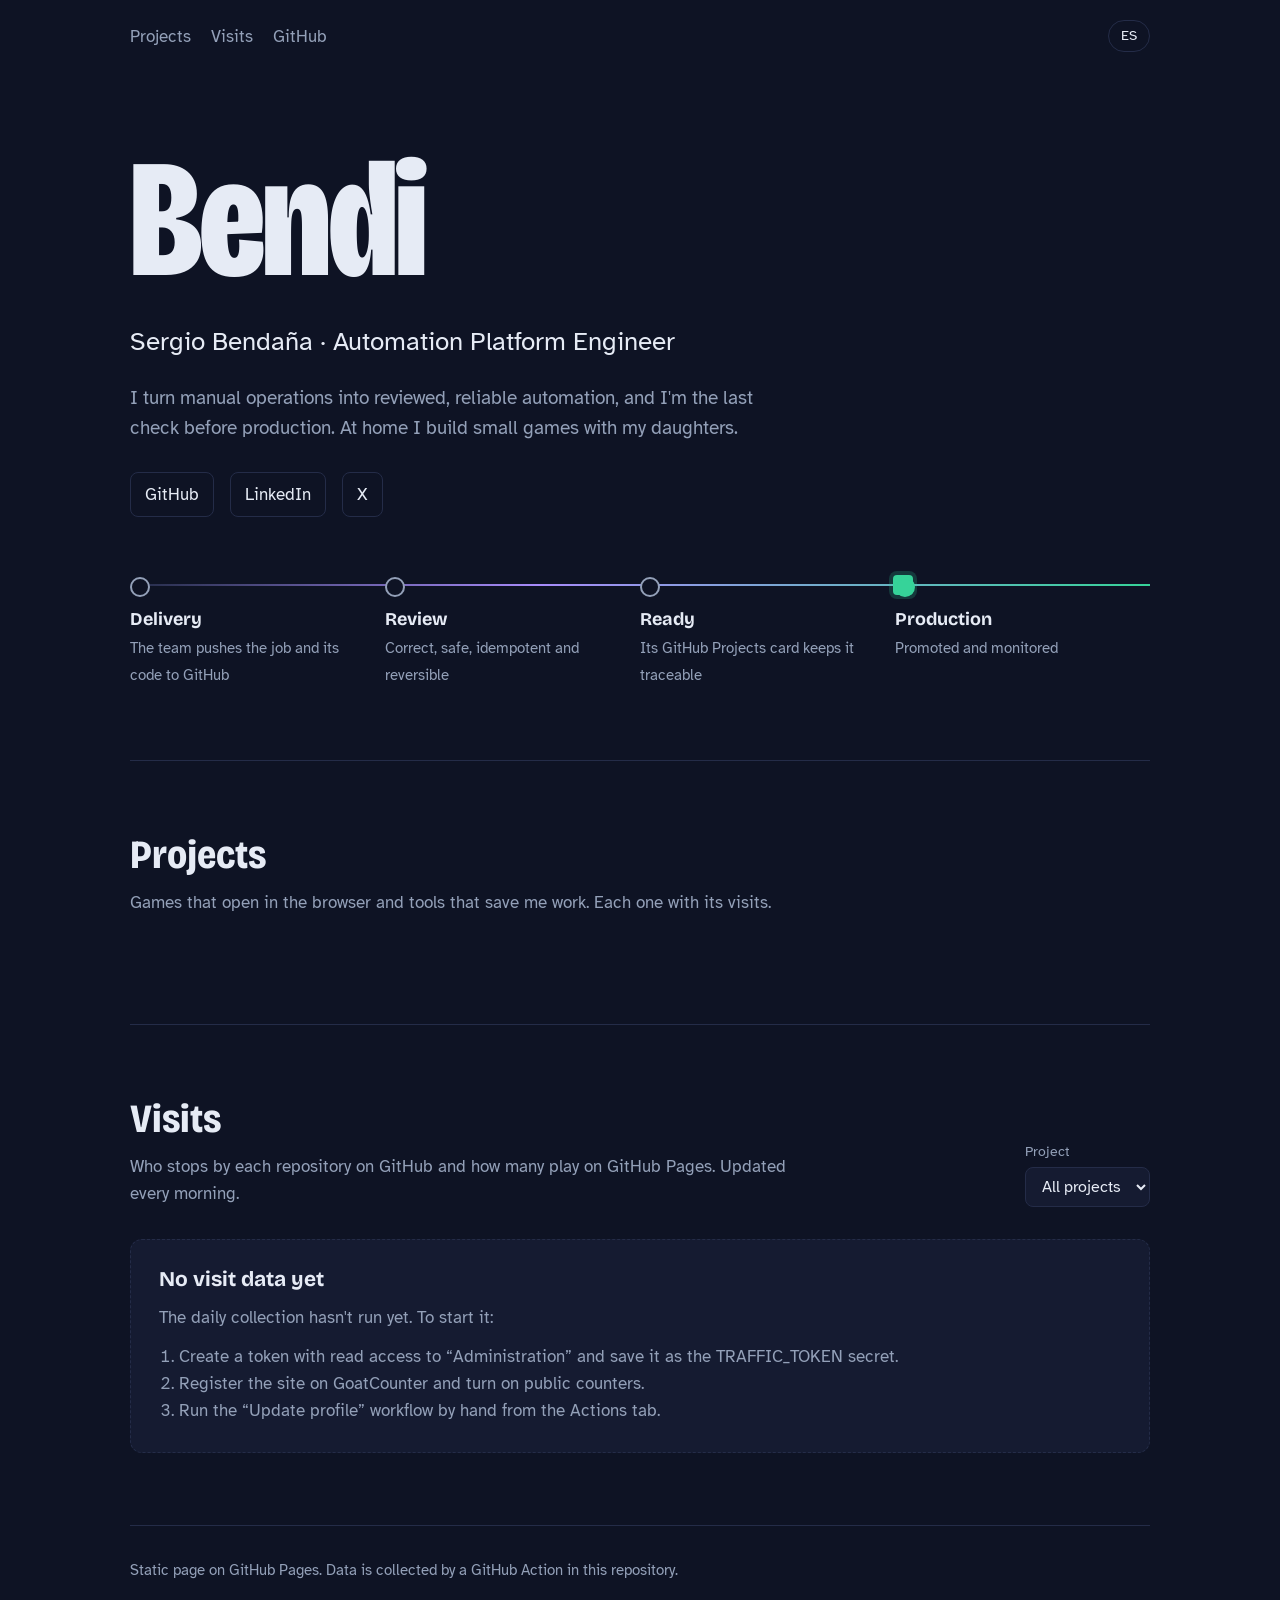
==== docs/index.html @ 950973dd "Add personal website with visits dashboard - docs/: website for GitHub Pages with projects and a vis" ====
<!doctype html>
<html lang="es">
<head>
<meta charset="utf-8">
<meta name="viewport" content="width=device-width, initial-scale=1">
<title>Bendi · Sergio Bendaña</title>
<meta name="description" content="Automatización revisada y fiable, juegos hechos en casa y las visitas de cada proyecto.">
<link rel="icon" href="data:image/svg+xml,%3Csvg xmlns='http://www.w3.org/2000/svg' viewBox='0 0 16 16'%3E%3Crect width='16' height='16' rx='3' fill='%230e1324'/%3E%3Crect x='3' y='7' width='4' height='4' fill='%2338bdf8'/%3E%3Crect x='9' y='5' width='4' height='6' fill='%2336d399'/%3E%3C/svg%3E">
<link rel="preconnect" href="https://fonts.googleapis.com">
<link rel="preconnect" href="https://fonts.gstatic.com" crossorigin>
<link href="https://fonts.googleapis.com/css2?family=Atkinson+Hyperlegible:ital,wght@0,400;0,700;1,400&family=Bricolage+Grotesque:opsz,wdth,wght@12..96,75..100,400..800&display=swap" rel="stylesheet">
<style>
:root {
  --ink: #0e1324;
  --panel: #151b31;
  --line: #242c48;
  --text: #e6ebf5;
  --muted: #93a0b8;
  --repo: #38bdf8;
  --pages: #36d399;
  --violet: #a78bfa;
  --gut: clamp(16px, 4vw, 40px);
}
* { box-sizing: border-box; }
html { background: var(--ink); color: var(--text); }
body {
  margin: 0;
  font: 17px/1.6 "Atkinson Hyperlegible", system-ui, sans-serif;
  font-variant-numeric: tabular-nums;
}
a { color: var(--repo); text-underline-offset: 3px; }
a:hover { color: var(--text); }
:focus-visible { outline: 2px solid var(--violet); outline-offset: 3px; border-radius: 4px; }
h1, h2, h3 { font-family: "Bricolage Grotesque", system-ui, sans-serif; line-height: 1.1; margin: 0; }
h2 { font-size: clamp(28px, 4vw, 40px); font-variation-settings: "wdth" 85; font-weight: 750; }
h3 { font-size: 21px; font-weight: 700; }
p { margin: 0; }
.wrap { max-width: 1100px; margin: 0 auto; padding: 0 var(--gut); }
section { padding: 72px 0; border-top: 1px solid var(--line); }
.lead { color: var(--muted); max-width: 62ch; margin-top: 12px; }

/* ---------- top bar ---------- */
.bar { display: flex; justify-content: space-between; align-items: center; padding: 20px 0; }
.bar nav { display: flex; gap: 20px; flex-wrap: wrap; }
.bar nav a { color: var(--muted); text-decoration: none; }
.bar nav a:hover { color: var(--text); }
.lang { background: none; border: 1px solid var(--line); color: var(--text); border-radius: 999px; padding: 4px 12px; font: inherit; font-size: 14px; cursor: pointer; }

/* ---------- hero ---------- */
.hero { padding: 56px 0 72px; }
.hero h1 {
  font-size: clamp(64px, 14vw, 168px);
  font-weight: 800;
  font-variation-settings: "wdth" 75;
  letter-spacing: -0.02em;
}
.hero .who { font-size: clamp(20px, 2.4vw, 26px); margin-top: 8px; }
.hero .pitch { color: var(--muted); max-width: 54ch; margin-top: 20px; font-size: 19px; }
.links { display: flex; gap: 16px; flex-wrap: wrap; margin-top: 28px; }
.links a {
  border: 1px solid var(--line); border-radius: 8px; padding: 8px 14px;
  color: var(--text); text-decoration: none;
}
.links a:hover { border-color: var(--repo); }

/* pipeline: the one moment of motion */
.pipe { margin-top: 56px; }
.track { position: relative; display: grid; grid-template-columns: repeat(4, 1fr); }
.track::before {
  content: ""; position: absolute; left: 0; right: 0; top: 11px; height: 2px;
  background: linear-gradient(90deg, var(--line), var(--violet) 40%, var(--pages));
}
.stage { position: relative; padding-top: 32px; padding-right: 12px; }
.stage::before {
  content: ""; position: absolute; top: 4px; left: 0; width: 16px; height: 16px;
  border-radius: 50%; background: var(--ink); border: 2px solid var(--muted);
}
.stage:last-child::before { border-color: var(--pages); background: var(--pages); }
.stage b { display: block; font-family: "Bricolage Grotesque", sans-serif; font-size: 18px; }
.stage span { color: var(--muted); font-size: 15px; }
.token {
  position: absolute; top: 2px; left: 0; width: 20px; height: 20px; border-radius: 4px;
  background: var(--repo); box-shadow: 0 0 0 4px rgba(56, 189, 248, .18);
  animation: ship 3.2s cubic-bezier(.6, 0, .3, 1) .5s both;
}
@keyframes ship {
  0% { left: 0; }
  30% { left: calc(25% - 2px); }
  40% { left: calc(25% - 2px); }
  70% { left: calc(50% - 2px); }
  80% { left: calc(50% - 2px); background: var(--repo); }
  100% { left: calc(75% - 2px); background: var(--pages); box-shadow: 0 0 0 4px rgba(54, 211, 153, .2); }
}
@media (prefers-reduced-motion: reduce) {
  .token { animation: none; left: calc(75% - 2px); background: var(--pages); }
}

/* ---------- projects ---------- */
.grid { display: grid; grid-template-columns: repeat(auto-fill, minmax(300px, 1fr)); gap: 20px; margin-top: 36px; }
.proj {
  background: var(--panel); border: 1px solid var(--line); border-radius: 12px;
  padding: 22px; display: flex; flex-direction: column; gap: 12px;
}
.proj p { color: var(--muted); font-size: 16px; }
.proj .meta { display: flex; gap: 18px; flex-wrap: wrap; font-size: 15px; margin-top: auto; padding-top: 8px; }
.proj .meta span { display: inline-flex; align-items: center; gap: 6px; }
.dot { width: 9px; height: 9px; border-radius: 50%; display: inline-block; }
.dot.r { background: var(--repo); }
.dot.p { background: var(--pages); }
.proj .act { display: flex; gap: 16px; font-size: 15px; }

/* ---------- dashboard ---------- */
.head { display: flex; justify-content: space-between; align-items: end; gap: 20px; flex-wrap: wrap; }
select {
  background: var(--panel); color: var(--text); border: 1px solid var(--line);
  border-radius: 8px; padding: 8px 12px; font: inherit; font-size: 16px;
}
.kpis { display: grid; grid-template-columns: repeat(4, 1fr); gap: 1px; background: var(--line); border: 1px solid var(--line); border-radius: 12px; overflow: hidden; margin-top: 32px; }
.kpi { background: var(--panel); padding: 20px; }
.kpi strong { display: block; font-family: "Bricolage Grotesque", sans-serif; font-size: clamp(30px, 4vw, 44px); font-weight: 750; line-height: 1.1; }
.kpi span { color: var(--muted); font-size: 15px; }
.kpi.r strong { color: var(--repo); }
.kpi.p strong { color: var(--pages); }
.chart { margin-top: 28px; background: var(--panel); border: 1px solid var(--line); border-radius: 12px; padding: 20px; }
.chart { overflow-x: auto; }
.chart svg { display: block; width: 100%; min-width: 620px; height: auto; }
.legend { display: flex; gap: 20px; font-size: 15px; color: var(--muted); margin-bottom: 12px; flex-wrap: wrap; }
.legend span { display: inline-flex; align-items: center; gap: 6px; }
.axis { fill: var(--muted); font: 12px "Atkinson Hyperlegible", sans-serif; }
.tip { fill: var(--text); font: 700 13px "Atkinson Hyperlegible", sans-serif; }

.split { display: grid; grid-template-columns: minmax(0, 2fr) minmax(0, 1fr); gap: 20px; margin-top: 20px; }
.box { background: var(--panel); border: 1px solid var(--line); border-radius: 12px; padding: 20px; overflow-x: auto; }
.box h3 { margin-bottom: 12px; }
table { width: 100%; border-collapse: collapse; font-size: 15px; }
th { text-align: right; color: var(--muted); font-weight: 400; padding: 6px 8px; border-bottom: 1px solid var(--line); white-space: nowrap; }
td { text-align: right; padding: 8px; border-bottom: 1px solid var(--line); white-space: nowrap; }
th:first-child, td:first-child { text-align: left; }
tbody tr { cursor: pointer; }
tbody tr:hover td { background: rgba(56, 189, 248, .06); }
tbody tr.on td { background: rgba(167, 139, 250, .1); }
td .spark { vertical-align: middle; }
.refs { list-style: none; padding: 0; margin: 0; font-size: 15px; }
.refs li { display: grid; grid-template-columns: 1fr auto; gap: 4px 12px; padding: 8px 0; border-bottom: 1px solid var(--line); }
.refs .b { grid-column: 1 / -1; height: 4px; background: var(--line); border-radius: 2px; overflow: hidden; }
.refs .b i { display: block; height: 100%; background: var(--violet); }
.note { color: var(--muted); font-size: 14px; margin-top: 16px; max-width: 80ch; }
.empty { background: var(--panel); border: 1px dashed var(--line); border-radius: 12px; padding: 28px; margin-top: 32px; }
.empty ol { margin: 12px 0 0; padding-left: 20px; color: var(--muted); }

footer { border-top: 1px solid var(--line); padding: 32px 0 48px; color: var(--muted); font-size: 15px; }

@media (max-width: 760px) {
  .kpis { grid-template-columns: repeat(2, 1fr); }
  .split { grid-template-columns: 1fr; }
  .track { grid-template-columns: repeat(2, 1fr); row-gap: 20px; }
  .track::before, .token { display: none; }
  .bar nav { gap: 14px; font-size: 15px; }
}
</style>
</head>
<body>
<div class="wrap">
  <header class="bar">
    <nav aria-label="Secciones">
      <a href="#proyectos" data-t="nav.projects">Proyectos</a>
      <a href="#visitas" data-t="nav.visits">Visitas</a>
      <a href="https://github.com/serbenda">GitHub</a>
    </nav>
    <button class="lang" id="lang" type="button" aria-label="Change language">EN</button>
  </header>

  <main>
    <div class="hero">
      <h1>Bendi</h1>
      <p class="who">Sergio Bendaña · Automation Platform Engineer</p>
      <p class="pitch" data-t="hero.pitch">Convierto operaciones manuales en automatización revisada y fiable, y soy el último control antes de producción. En casa hago juegos pequeños con mis hijas.</p>
      <div class="links">
        <a href="https://github.com/serbenda">GitHub</a>
        <a href="https://www.linkedin.com/in/sergio-santiago-benda%C3%B1a-quesada/">LinkedIn</a>
        <a href="https://x.com/serbenda">X</a>
      </div>

      <div class="pipe" aria-label="Cómo llega un job a producción" data-t-aria="hero.pipe">
        <div class="track">
          <div class="token" aria-hidden="true"></div>
          <div class="stage"><b data-t="st.1">Entrega</b><span data-t="st.1d">El equipo sube el job y su código a GitHub</span></div>
          <div class="stage"><b data-t="st.2">Revisión</b><span data-t="st.2d">Correcto, seguro, idempotente y reversible</span></div>
          <div class="stage"><b data-t="st.3">Listo</b><span data-t="st.3d">Su tarjeta en GitHub Projects lo deja trazado</span></div>
          <div class="stage"><b data-t="st.4">Producción</b><span data-t="st.4d">Promocionado y vigilado</span></div>
        </div>
      </div>
    </div>

    <section id="proyectos">
      <h2 data-t="proj.title">Proyectos</h2>
      <p class="lead" data-t="proj.lead">Juegos que se abren en el navegador y herramientas que me ahorran trabajo. Cada uno con sus visitas.</p>
      <div class="grid" id="projects"></div>
    </section>

    <section id="visitas">
      <div class="head">
        <div>
          <h2 data-t="dash.title">Visitas</h2>
          <p class="lead" data-t="dash.lead">Quién pasa por cada repositorio en GitHub y cuántos juegan en GitHub Pages. Se actualiza solo cada mañana.</p>
        </div>
        <label>
          <span class="sr" data-t="dash.filter" style="display:block;color:var(--muted);font-size:14px;margin-bottom:4px">Proyecto</span>
          <select id="filter"></select>
        </label>
      </div>
      <div id="dash"></div>
    </section>
  </main>

  <footer>
    <p><span data-t="foot.made">Página estática en GitHub Pages. Los datos los recoge una GitHub Action de este repositorio.</span> <span id="updated"></span></p>
  </footer>
</div>

<script>
const T = {
  es: {
    "nav.projects": "Proyectos", "nav.visits": "Visitas",
    "hero.pitch": "Convierto operaciones manuales en automatización revisada y fiable, y soy el último control antes de producción. En casa hago juegos pequeños con mis hijas.",
    "hero.pipe": "Cómo llega un job a producción",
    "st.1": "Entrega", "st.1d": "El equipo sube el job y su código a GitHub",
    "st.2": "Revisión", "st.2d": "Correcto, seguro, idempotente y reversible",
    "st.3": "Listo", "st.3d": "Su tarjeta en GitHub Projects lo deja trazado",
    "st.4": "Producción", "st.4d": "Promocionado y vigilado",
    "proj.title": "Proyectos", "proj.lead": "Juegos que se abren en el navegador y herramientas que me ahorran trabajo. Cada uno con sus visitas.",
    "dash.title": "Visitas", "dash.lead": "Quién pasa por cada repositorio en GitHub y cuántos juegan en GitHub Pages. Se actualiza solo cada mañana.",
    "dash.filter": "Proyecto", "all": "Todos los proyectos",
    "foot.made": "Página estática en GitHub Pages. Los datos los recoge una GitHub Action de este repositorio.",
    "updated": "Última actualización:", "play": "Jugar", "open": "Abrir", "code": "Código",
    "views": "vistas", "visits": "visitas",
    "k.repo": "vistas en GitHub", "k.uniq": "visitantes en GitHub (suma diaria)", "k.pages": "visitas en Pages", "k.clones": "clonados",
    "l.repo": "Vistas en GitHub por día", "l.pages": "Visitas en Pages por día",
    "t.title": "Por proyecto", "t.name": "Proyecto", "t.14": "Vistas 14 días", "t.total": "Vistas totales", "t.pages": "Visitas Pages", "t.trend": "Últimos 30 días",
    "r.title": "De dónde llegan", "r.none": "Todavía no hay referencias.",
    "note": "GitHub solo guarda 14 días de tráfico, así que el histórico empieza el día que se activó la recogida y crece a partir de ahí. Las visitas a Pages las cuenta GoatCounter sin cookies.",
    "empty.t": "Aún no hay datos de visitas",
    "empty.p": "La recogida diaria todavía no se ha ejecutado. Para ponerla en marcha:",
    "empty.1": "Crear un token con permiso de lectura de «Administration» y guardarlo como secret TRAFFIC_TOKEN.",
    "empty.2": "Dar de alta el sitio en GoatCounter y activar los contadores públicos.",
    "empty.3": "Lanzar el workflow «Update profile» a mano desde la pestaña Actions.",
    "since": "desde"
  },
  en: {
    "nav.projects": "Projects", "nav.visits": "Visits",
    "hero.pitch": "I turn manual operations into reviewed, reliable automation, and I'm the last check before production. At home I build small games with my daughters.",
    "hero.pipe": "How a job reaches production",
    "st.1": "Delivery", "st.1d": "The team pushes the job and its code to GitHub",
    "st.2": "Review", "st.2d": "Correct, safe, idempotent and reversible",
    "st.3": "Ready", "st.3d": "Its GitHub Projects card keeps it traceable",
    "st.4": "Production", "st.4d": "Promoted and monitored",
    "proj.title": "Projects", "proj.lead": "Games that open in the browser and tools that save me work. Each one with its visits.",
    "dash.title": "Visits", "dash.lead": "Who stops by each repository on GitHub and how many play on GitHub Pages. Updated every morning.",
    "dash.filter": "Project", "all": "All projects",
    "foot.made": "Static page on GitHub Pages. Data is collected by a GitHub Action in this repository.",
    "updated": "Last updated:", "play": "Play", "open": "Open", "code": "Code",
    "views": "views", "visits": "visits",
    "k.repo": "views on GitHub", "k.uniq": "GitHub visitors (daily sum)", "k.pages": "visits on Pages", "k.clones": "clones",
    "l.repo": "GitHub views per day", "l.pages": "Pages visits per day",
    "t.title": "By project", "t.name": "Project", "t.14": "Views, 14 days", "t.total": "Total views", "t.pages": "Pages visits", "t.trend": "Last 30 days",
    "r.title": "Where they come from", "r.none": "No referrers yet.",
    "note": "GitHub only keeps 14 days of traffic, so the history starts the day collection was switched on and grows from there. Pages visits are counted by GoatCounter, without cookies.",
    "empty.t": "No visit data yet",
    "empty.p": "The daily collection hasn't run yet. To start it:",
    "empty.1": "Create a token with read access to “Administration” and save it as the TRAFFIC_TOKEN secret.",
    "empty.2": "Register the site on GoatCounter and turn on public counters.",
    "empty.3": "Run the “Update profile” workflow by hand from the Actions tab.",
    "since": "since"
  }
};

let lang = "es";
try { lang = localStorage.getItem("lang") || (navigator.language || "es").slice(0, 2); } catch (e) {}
if (!T[lang]) lang = "en";
const t = k => T[lang][k] ?? k;
const nf = n => new Intl.NumberFormat(lang === "es" ? "es-ES" : "en-GB").format(n);
const esc = s => String(s ?? "").replace(/[&<>"']/g, c => ({ "&": "&amp;", "<": "&lt;", ">": "&gt;", '"': "&quot;", "'": "&#39;" }[c]));

let DATA = null;
let selected = "";

/* ---------- data helpers ---------- */
const day = d => d.toISOString().slice(0, 10);
function days(n) {
  const out = [], now = new Date();
  for (let i = n - 1; i >= 0; i--) out.push(day(new Date(now - i * 864e5)));
  return out;
}
const sumViews = (r, from = "") => Object.entries(r.views || {}).filter(([d]) => d >= from).reduce((a, [, v]) => a + v[0], 0);
const sumUniq = r => Object.values(r.views || {}).reduce((a, v) => a + v[1], 0);
const sumClones = r => Object.values(r.clones || {}).reduce((a, v) => a + v[0], 0);
function lastHits(r) {
  const k = Object.keys(r.pages_hits || {}).sort();
  return k.length ? r.pages_hits[k[k.length - 1]] : 0;
}
/* Pages counters are cumulative snapshots; daily visits = difference with the day before */
function dailyHits(r) {
  const k = Object.keys(r.pages_hits || {}).sort(), out = {};
  for (let i = 1; i < k.length; i++) out[k[i]] = Math.max(0, r.pages_hits[k[i]] - r.pages_hits[k[i - 1]]);
  return out;
}
function repos() {
  return Object.entries(DATA.repos || {}).map(([name, r]) => ({ name, ...r }));
}
function scope() {
  const all = repos();
  return selected ? all.filter(r => r.name === selected) : all;
}

/* ---------- projects ---------- */
function renderProjects() {
  const list = repos().filter(r => r.name !== DATA.user)
    .sort((a, b) => (b.pages - a.pages) || String(b.pushed_at).localeCompare(String(a.pushed_at)));
  document.getElementById("projects").innerHTML = list.map(r => `
    <article class="proj">
      <h3>${esc(r.name)}</h3>
      <p>${esc(r.description)}</p>
      <div class="act">
        ${r.pages_url ? `<a href="${esc(r.pages_url)}">${t("play")}</a>` : ""}
        <a href="${esc(r.url)}">${t("code")}</a>
      </div>
      <div class="meta">
        ${r.language ? `<span>${esc(r.language)}</span>` : ""}
        <span><i class="dot r"></i>${nf(sumViews(r))} ${t("views")}</span>
        ${r.pages ? `<span><i class="dot p"></i>${nf(lastHits(r))} ${t("visits")}</span>` : ""}
      </div>
    </article>`).join("");
}

/* ---------- chart ---------- */
function chart(rs) {
  const span = days(60), first = span.findIndex(d => rs.some(r => (r.views || {})[d] || dailyHits(r)[d]));
  const ds = first < 0 ? span.slice(-30) : span.slice(Math.min(first, span.length - 14));
  const repo = ds.map(d => rs.reduce((a, r) => a + ((r.views || {})[d]?.[0] || 0), 0));
  const hitsByRepo = rs.map(dailyHits);
  const pages = ds.map(d => hitsByRepo.reduce((a, h) => a + (h[d] || 0), 0));
  const W = 1000, H = 260, L = 40, R = 10, Tp = 16, B = 28;
  const max = Math.max(4, ...repo, ...pages), step = (W - L - R) / Math.max(1, ds.length - 1);
  const x = i => L + i * step, y = v => Tp + (H - Tp - B) * (1 - v / max);
  const line = vs => vs.map((v, i) => `${i ? "L" : "M"}${x(i).toFixed(1)},${y(v).toFixed(1)}`).join("");
  const area = vs => `${line(vs)}L${x(vs.length - 1)},${y(0)}L${x(0)},${y(0)}Z`;
  const ticks = [0, Math.round(max / 2), max];
  const lbl = [0, Math.floor(ds.length / 2), ds.length - 1];
  const fmtD = d => new Date(d + "T12:00:00").toLocaleDateString(lang === "es" ? "es-ES" : "en-GB", { day: "numeric", month: "short" });
  return `
  <div class="chart">
    <div class="legend"><span><i class="dot r"></i>${t("l.repo")}</span><span><i class="dot p"></i>${t("l.pages")}</span></div>
    <svg viewBox="0 0 ${W} ${H}" role="img" aria-label="${t("l.repo")}, ${t("l.pages")}">
      ${ticks.map(v => `<line x1="${L}" x2="${W - R}" y1="${y(v)}" y2="${y(v)}" stroke="#242c48"/><text class="axis" x="${L - 8}" y="${y(v) + 4}" text-anchor="end">${nf(v)}</text>`).join("")}
      ${lbl.map(i => `<text class="axis" x="${x(i)}" y="${H - 6}" text-anchor="${i === 0 ? "start" : i === ds.length - 1 ? "end" : "middle"}">${fmtD(ds[i])}</text>`).join("")}
      <path d="${area(pages)}" fill="#36d399" fill-opacity=".12"/>
      <path d="${line(pages)}" fill="none" stroke="#36d399" stroke-width="2.5" stroke-linejoin="round"/>
      <path d="${area(repo)}" fill="#38bdf8" fill-opacity=".12"/>
      <path d="${line(repo)}" fill="none" stroke="#38bdf8" stroke-width="2.5" stroke-linejoin="round"/>
      <line id="hx" y1="${Tp}" y2="${H - B}" stroke="#93a0b8" stroke-dasharray="3 3" visibility="hidden"/>
      <text id="ht" class="tip" y="${Tp + 2}" visibility="hidden"></text>
      <rect x="${L}" y="0" width="${W - L - R}" height="${H}" fill="transparent" id="hz"/>
    </svg>
  </div>`;
  /* hover wired in hookChart */
}
function hookChart(rs) {
  const svg = document.querySelector(".chart svg"); if (!svg) return;
  const span = days(60), first = span.findIndex(d => rs.some(r => (r.views || {})[d] || dailyHits(r)[d]));
  const ds = first < 0 ? span.slice(-30) : span.slice(Math.min(first, span.length - 14));
  const hb = rs.map(dailyHits);
  const W = 1000, L = 40, R = 10, step = (W - L - R) / Math.max(1, ds.length - 1);
  const hx = svg.querySelector("#hx"), ht = svg.querySelector("#ht");
  svg.querySelector("#hz").addEventListener("pointermove", e => {
    const p = svg.createSVGPoint(); p.x = e.clientX; p.y = e.clientY;
    const loc = p.matrixTransform(svg.getScreenCTM().inverse());
    const i = Math.max(0, Math.min(ds.length - 1, Math.round((loc.x - L) / step)));
    const d = ds[i], xv = L + i * step;
    const rv = rs.reduce((a, r) => a + ((r.views || {})[d]?.[0] || 0), 0);
    const pv = hb.reduce((a, h) => a + (h[d] || 0), 0);
    hx.setAttribute("x1", xv); hx.setAttribute("x2", xv); hx.setAttribute("visibility", "visible");
    ht.textContent = `${new Date(d + "T12:00:00").toLocaleDateString(lang === "es" ? "es-ES" : "en-GB", { day: "numeric", month: "short" })} · GitHub ${nf(rv)} · Pages ${nf(pv)}`;
    const right = xv > W * 0.6;
    ht.setAttribute("x", right ? xv - 8 : xv + 8); ht.setAttribute("text-anchor", right ? "end" : "start");
    ht.setAttribute("visibility", "visible");
  });
  svg.querySelector("#hz").addEventListener("pointerleave", () => { hx.setAttribute("visibility", "hidden"); ht.setAttribute("visibility", "hidden"); });
}

function spark(r) {
  const vs = days(30).map(d => (r.views || {})[d]?.[0] || 0), max = Math.max(1, ...vs);
  const pts = vs.map((v, i) => `${(i * 100 / 29).toFixed(1)},${(22 - 20 * v / max).toFixed(1)}`).join(" ");
  return `<svg class="spark" width="72" height="22" viewBox="0 0 100 24" preserveAspectRatio="none" aria-hidden="true"><polyline points="${pts}" fill="none" stroke="#38bdf8" stroke-width="1.5"/></svg>`;
}

/* ---------- dashboard ---------- */
function renderDash() {
  const el = document.getElementById("dash");
  const all = repos();
  const hasData = all.some(r => Object.keys(r.views || {}).length || Object.keys(r.pages_hits || {}).length);
  if (!hasData) {
    el.innerHTML = `<div class="empty"><h3>${t("empty.t")}</h3><p class="lead">${t("empty.p")}</p>
      <ol><li>${t("empty.1")}</li><li>${t("empty.2")}</li><li>${t("empty.3")}</li></ol></div>`;
    return;
  }
  const rs = scope();
  const from14 = days(14)[0];
  const first = all.flatMap(r => Object.keys(r.views || {})).sort()[0];
  const rows = [...all].sort((a, b) => (sumViews(b) + lastHits(b)) - (sumViews(a) + lastHits(a)));
  const refs = {};
  rs.forEach(r => (r.referrers || []).forEach(x => { refs[x.referrer] = (refs[x.referrer] || 0) + x.count; }));
  const refList = Object.entries(refs).sort((a, b) => b[1] - a[1]).slice(0, 8);
  const refMax = refList[0]?.[1] || 1;

  el.innerHTML = `
    <div class="kpis">
      <div class="kpi r"><strong>${nf(rs.reduce((a, r) => a + sumViews(r), 0))}</strong><span>${t("k.repo")}</span></div>
      <div class="kpi"><strong>${nf(rs.reduce((a, r) => a + sumUniq(r), 0))}</strong><span>${t("k.uniq")}</span></div>
      <div class="kpi p"><strong>${nf(rs.reduce((a, r) => a + lastHits(r), 0))}</strong><span>${t("k.pages")}</span></div>
      <div class="kpi"><strong>${nf(rs.reduce((a, r) => a + sumClones(r), 0))}</strong><span>${t("k.clones")}</span></div>
    </div>
    ${chart(rs)}
    <div class="split">
      <div class="box">
        <h3>${t("t.title")}</h3>
        <table>
          <thead><tr><th>${t("t.name")}</th><th>${t("t.14")}</th><th>${t("t.total")}</th><th>${t("t.pages")}</th><th>${t("t.trend")}</th></tr></thead>
          <tbody>${rows.map(r => `
            <tr data-name="${esc(r.name)}" class="${r.name === selected ? "on" : ""}" tabindex="0">
              <td>${esc(r.name)}</td><td>${nf(sumViews(r, from14))}</td><td>${nf(sumViews(r))}</td>
              <td>${r.pages ? nf(lastHits(r)) : "–"}</td><td>${spark(r)}</td>
            </tr>`).join("")}</tbody>
        </table>
      </div>
      <div class="box">
        <h3>${t("r.title")}</h3>
        ${refList.length ? `<ul class="refs">${refList.map(([k, v]) => `
          <li><span>${esc(k)}</span><span>${nf(v)}</span><span class="b"><i style="width:${(100 * v / refMax).toFixed(0)}%"></i></span></li>`).join("")}</ul>`
          : `<p class="lead">${t("r.none")}</p>`}
      </div>
    </div>
    <p class="note">${t("note")}${first ? ` (${t("since")} ${first})` : ""}</p>`;

  hookChart(rs);
  el.querySelectorAll("tbody tr").forEach(tr => {
    const pick = () => { selected = selected === tr.dataset.name ? "" : tr.dataset.name; document.getElementById("filter").value = selected; renderDash(); };
    tr.addEventListener("click", pick);
    tr.addEventListener("keydown", e => { if (e.key === "Enter" || e.key === " ") { e.preventDefault(); pick(); } });
  });
}

function renderFilter() {
  const f = document.getElementById("filter");
  const names = repos().map(r => r.name).sort();
  f.innerHTML = `<option value="">${t("all")}</option>` + names.map(n => `<option value="${esc(n)}">${esc(n)}</option>`).join("");
  f.value = selected;
}

function applyLang() {
  document.documentElement.lang = lang;
  document.querySelectorAll("[data-t]").forEach(n => { n.textContent = t(n.dataset.t); });
  document.querySelectorAll("[data-t-aria]").forEach(n => n.setAttribute("aria-label", t(n.dataset.tAria)));
  document.getElementById("lang").textContent = lang === "es" ? "EN" : "ES";
  if (!DATA) return;
  renderFilter(); renderProjects(); renderDash();
  if (DATA.updated) document.getElementById("updated").textContent =
    `${t("updated")} ${new Date(DATA.updated).toLocaleString(lang === "es" ? "es-ES" : "en-GB", { dateStyle: "medium", timeStyle: "short" })}`;
}

document.getElementById("lang").addEventListener("click", () => {
  lang = lang === "es" ? "en" : "es";
  try { localStorage.setItem("lang", lang); } catch (e) {}
  applyLang();
});
document.getElementById("filter").addEventListener("change", e => { selected = e.target.value; renderDash(); });

fetch("data/traffic.json", { cache: "no-store" })
  .then(r => r.ok ? r.json() : { repos: {} })
  .catch(() => ({ repos: {} }))
  .then(d => { DATA = { repos: {}, ...d }; applyLang(); });
applyLang();
</script>
<!-- Visits to this page, counted by GoatCounter without cookies -->
<script data-goatcounter="https://serbenda.goatcounter.com/count" async src="//gc.zgo.at/count.js"></script>
</body>
</html>
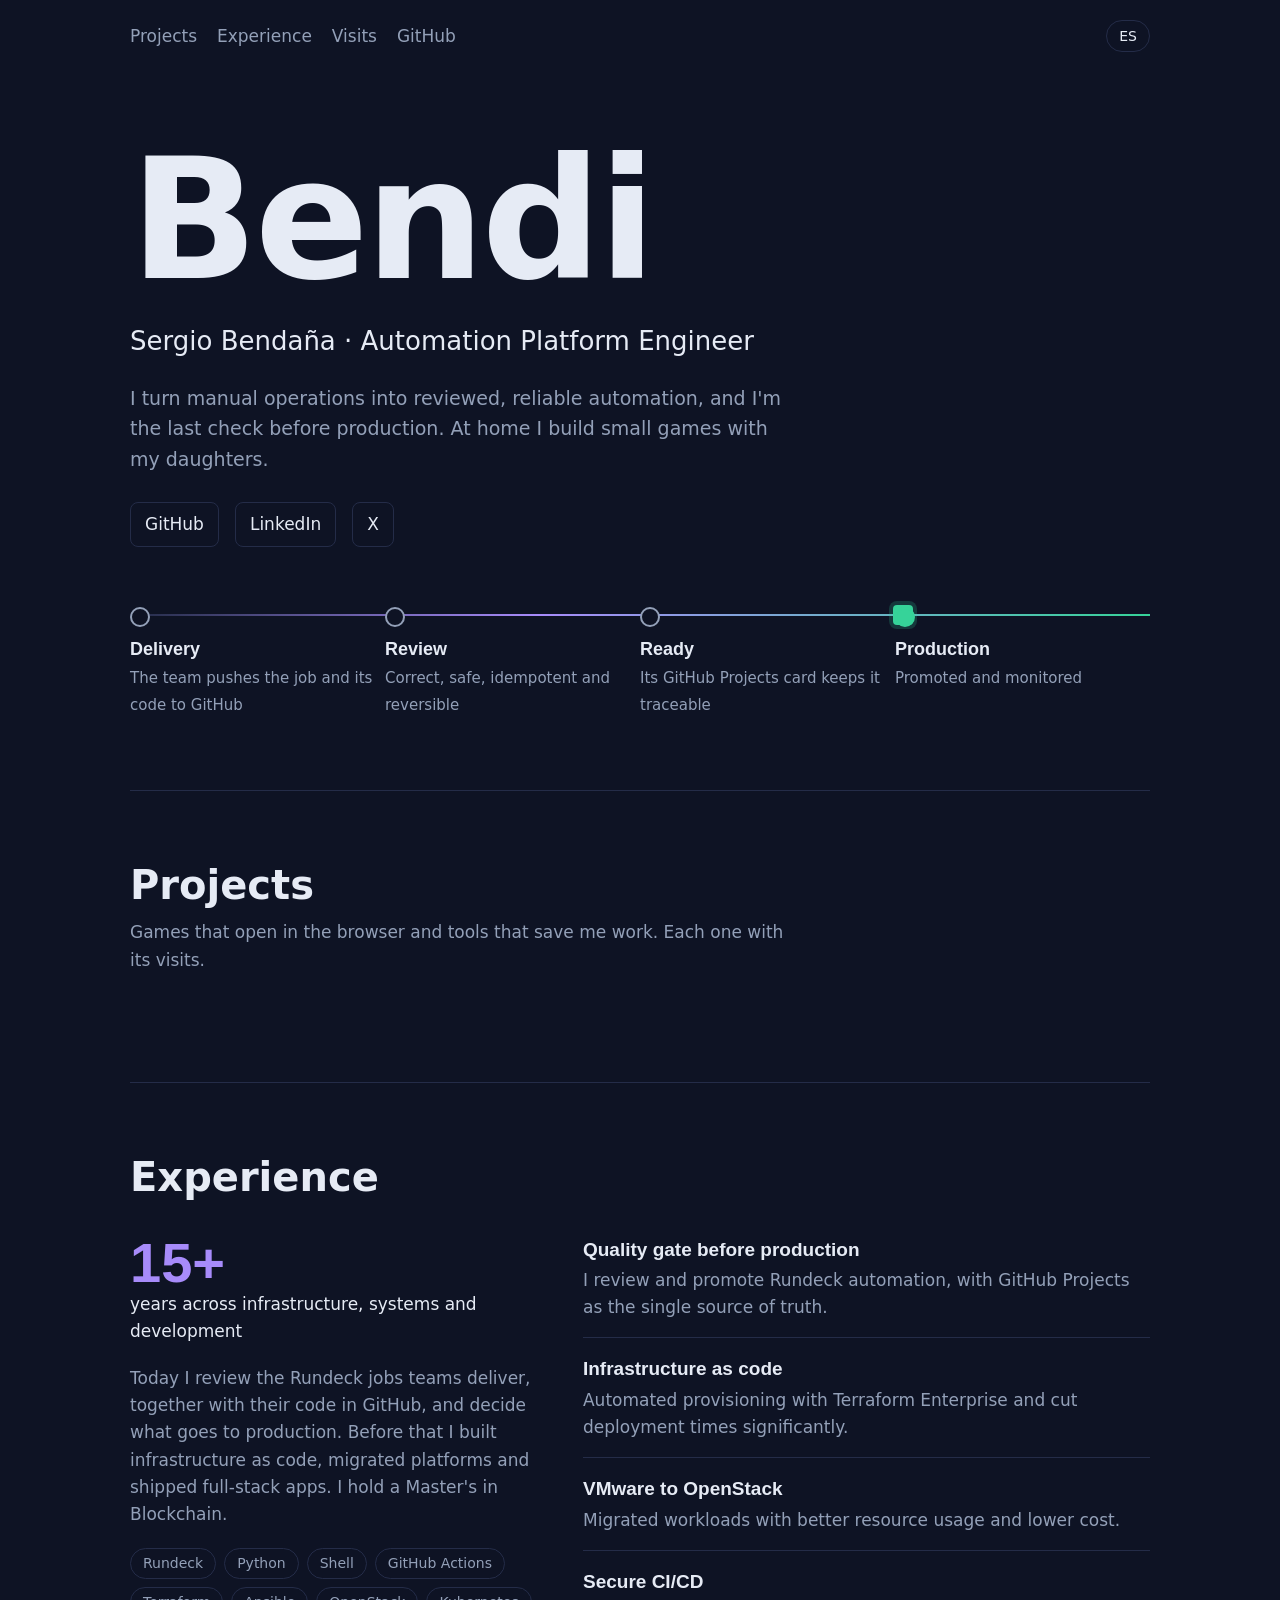
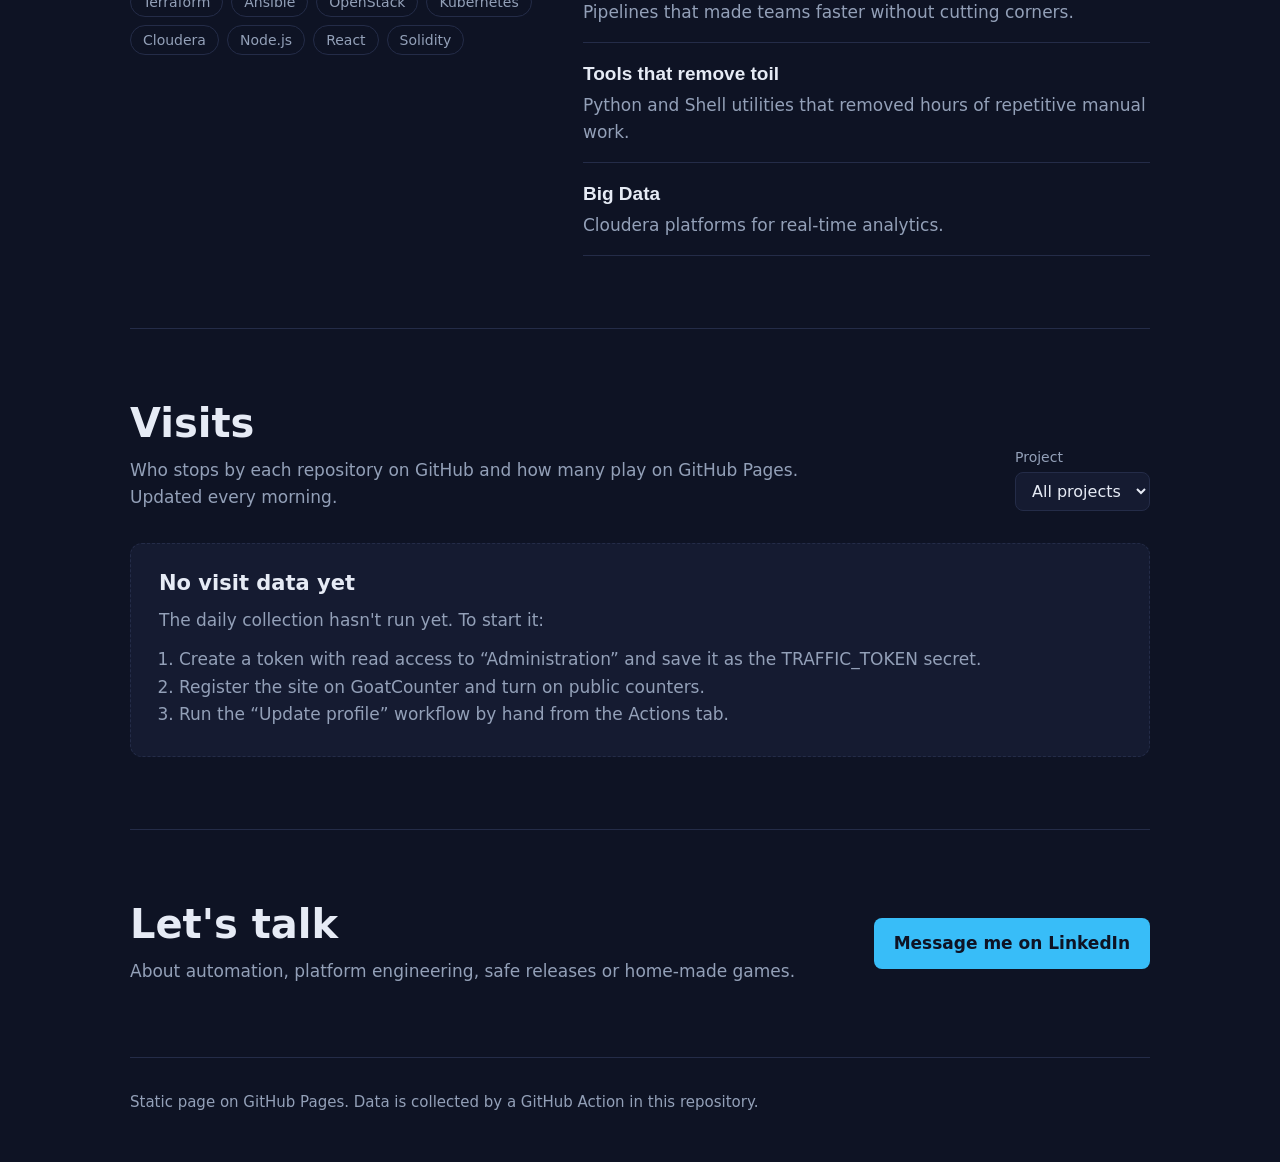
==== commit 3c38cbfa: "Website: experience, contact, share image and own fonts - Experience and contact sections, in Spanis" ====
--- a/docs/index.html
+++ b/docs/index.html
@@ -6,9 +6,22 @@
 <title>Bendi · Sergio Bendaña</title>
 <meta name="description" content="Automatización revisada y fiable, juegos hechos en casa y las visitas de cada proyecto.">
 <link rel="icon" href="data:image/svg+xml,%3Csvg xmlns='http://www.w3.org/2000/svg' viewBox='0 0 16 16'%3E%3Crect width='16' height='16' rx='3' fill='%230e1324'/%3E%3Crect x='3' y='7' width='4' height='4' fill='%2338bdf8'/%3E%3Crect x='9' y='5' width='4' height='6' fill='%2336d399'/%3E%3C/svg%3E">
-<link rel="preconnect" href="https://fonts.googleapis.com">
-<link rel="preconnect" href="https://fonts.gstatic.com" crossorigin>
-<link href="https://fonts.googleapis.com/css2?family=Atkinson+Hyperlegible:ital,wght@0,400;0,700;1,400&family=Bricolage+Grotesque:opsz,wdth,wght@12..96,75..100,400..800&display=swap" rel="stylesheet">
+<link rel="canonical" href="https://serbenda.github.io/serbenda/">
+<meta property="og:type" content="website">
+<meta property="og:site_name" content="Bendi">
+<meta property="og:title" content="Bendi · Sergio Bendaña">
+<meta property="og:description" content="Automatización revisada y fiable, juegos hechos en casa y las visitas de cada proyecto.">
+<meta property="og:url" content="https://serbenda.github.io/serbenda/">
+<meta property="og:image" content="https://serbenda.github.io/serbenda/og.png">
+<meta property="og:image:width" content="1200">
+<meta property="og:image:height" content="630">
+<meta property="og:image:alt" content="Bendi, Automation Platform Engineer">
+<meta property="og:locale" content="es_ES">
+<meta name="twitter:card" content="summary_large_image">
+<meta name="twitter:site" content="@serbenda">
+<meta name="theme-color" content="#0e1324">
+<!-- Fonts are downloaded at deploy time (scripts/fetch_fonts.py) and served from this site -->
+<link rel="stylesheet" href="fonts/fonts.css">
 <style>
 :root {
   --ink: #0e1324;
@@ -107,6 +120,7 @@
 .dot { width: 9px; height: 9px; border-radius: 50%; display: inline-block; }
 .dot.r { background: var(--repo); }
 .dot.p { background: var(--pages); }
+.dot.g { background: var(--violet); }
 .proj .act { display: flex; gap: 16px; font-size: 15px; }
 
 /* ---------- dashboard ---------- */
@@ -129,7 +143,7 @@
 .axis { fill: var(--muted); font: 12px "Atkinson Hyperlegible", sans-serif; }
 .tip { fill: var(--text); font: 700 13px "Atkinson Hyperlegible", sans-serif; }
 
-.split { display: grid; grid-template-columns: minmax(0, 2fr) minmax(0, 1fr); gap: 20px; margin-top: 20px; }
+.split { display: grid; grid-template-columns: minmax(0, 1fr); gap: 20px; margin-top: 20px; }
 .box { background: var(--panel); border: 1px solid var(--line); border-radius: 12px; padding: 20px; overflow-x: auto; }
 .box h3 { margin-bottom: 12px; }
 table { width: 100%; border-collapse: collapse; font-size: 15px; }
@@ -140,7 +154,7 @@
 tbody tr:hover td { background: rgba(56, 189, 248, .06); }
 tbody tr.on td { background: rgba(167, 139, 250, .1); }
 td .spark { vertical-align: middle; }
-.refs { list-style: none; padding: 0; margin: 0; font-size: 15px; }
+.refs { list-style: none; padding: 0; margin: 0; font-size: 15px; display: grid; grid-template-columns: repeat(auto-fill, minmax(260px, 1fr)); column-gap: 32px; }
 .refs li { display: grid; grid-template-columns: 1fr auto; gap: 4px 12px; padding: 8px 0; border-bottom: 1px solid var(--line); }
 .refs .b { grid-column: 1 / -1; height: 4px; background: var(--line); border-radius: 2px; overflow: hidden; }
 .refs .b i { display: block; height: 100%; background: var(--violet); }
@@ -148,9 +162,33 @@
 .empty { background: var(--panel); border: 1px dashed var(--line); border-radius: 12px; padding: 28px; margin-top: 32px; }
 .empty ol { margin: 12px 0 0; padding-left: 20px; color: var(--muted); }
 
+
+/* ---------- experience ---------- */
+.exp { display: grid; grid-template-columns: minmax(0, 1fr) minmax(0, 1.4fr); gap: 48px; margin-top: 36px; }
+.exp .me { display: flex; gap: 20px; align-items: center; }
+.exp .me img { width: 96px; height: 96px; border-radius: 50%; border: 2px solid var(--line); background: var(--panel); }
+.exp .years { font-family: "Bricolage Grotesque", sans-serif; font-size: 56px; font-weight: 800; font-variation-settings: "wdth" 75; line-height: 1; color: var(--violet); }
+.exp .side p { color: var(--muted); margin-top: 20px; }
+.chips { display: flex; flex-wrap: wrap; gap: 8px; margin-top: 20px; padding: 0; list-style: none; }
+.chips li { border: 1px solid var(--line); border-radius: 999px; padding: 3px 12px; font-size: 14px; color: var(--muted); }
+.wins { list-style: none; margin: 0; padding: 0; }
+.wins li { padding: 16px 0; border-bottom: 1px solid var(--line); }
+.wins li:first-child { padding-top: 0; }
+.wins b { display: block; font-family: "Bricolage Grotesque", sans-serif; font-size: 19px; margin-bottom: 2px; }
+.wins span { color: var(--muted); }
+
+/* ---------- contact ---------- */
+.contact { display: flex; justify-content: space-between; align-items: center; gap: 24px; flex-wrap: wrap; }
+.contact .cta {
+  background: var(--repo); color: var(--ink); text-decoration: none; font-weight: 700;
+  border-radius: 8px; padding: 12px 20px; font-size: 17px;
+}
+.contact .cta:hover { background: var(--text); color: var(--ink); }
+
 footer { border-top: 1px solid var(--line); padding: 32px 0 48px; color: var(--muted); font-size: 15px; }
 
 @media (max-width: 760px) {
+  .exp { grid-template-columns: 1fr; gap: 32px; }
   .kpis { grid-template-columns: repeat(2, 1fr); }
   .split { grid-template-columns: 1fr; }
   .track { grid-template-columns: repeat(2, 1fr); row-gap: 20px; }
@@ -164,6 +202,7 @@
   <header class="bar">
     <nav aria-label="Secciones">
       <a href="#proyectos" data-t="nav.projects">Proyectos</a>
+      <a href="#trayectoria" data-t="nav.exp">Trayectoria</a>
       <a href="#visitas" data-t="nav.visits">Visitas</a>
       <a href="https://github.com/serbenda">GitHub</a>
     </nav>
@@ -196,6 +235,31 @@
       <h2 data-t="proj.title">Proyectos</h2>
       <p class="lead" data-t="proj.lead">Juegos que se abren en el navegador y herramientas que me ahorran trabajo. Cada uno con sus visitas.</p>
       <div class="grid" id="projects"></div>
+    </section>
+
+    <section id="trayectoria">
+      <h2 data-t="exp.title">Trayectoria</h2>
+      <div class="exp">
+        <div class="side">
+          <div class="me">
+            <img src="https://github.com/serbenda.png?size=192" alt="" width="96" height="96" loading="lazy" onerror="this.remove()">
+            <div><div class="years">15+</div><span data-t="exp.years">años entre infraestructura, sistemas y desarrollo</span></div>
+          </div>
+          <p data-t="exp.lead">Hoy reviso los jobs de Rundeck que entregan los equipos, junto con su código en GitHub, y decido qué pasa a producción. Antes monté infraestructura como código, migré entornos y desarrollé aplicaciones full-stack. Tengo un máster en Blockchain.</p>
+          <ul class="chips" aria-label="Stack">
+            <li>Rundeck</li><li>Python</li><li>Shell</li><li>GitHub Actions</li><li>Terraform</li><li>Ansible</li>
+            <li>OpenStack</li><li>Kubernetes</li><li>Cloudera</li><li>Node.js</li><li>React</li><li>Solidity</li>
+          </ul>
+        </div>
+        <ul class="wins">
+          <li><b data-t="w.1">Filtro de calidad antes de producción</b><span data-t="w.1d">Reviso y promociono la automatización en Rundeck, con GitHub Projects como única fuente de verdad.</span></li>
+          <li><b data-t="w.2">Infraestructura como código</b><span data-t="w.2d">Automaticé el aprovisionamiento con Terraform Enterprise y bajé mucho los tiempos de despliegue.</span></li>
+          <li><b data-t="w.3">De VMware a OpenStack</b><span data-t="w.3d">Migré cargas de trabajo, con mejor uso de recursos y menos coste.</span></li>
+          <li><b data-t="w.4">CI/CD seguro</b><span data-t="w.4d">Pipelines que hicieron más rápidos a los equipos sin saltarse controles.</span></li>
+          <li><b data-t="w.5">Herramientas que quitan trabajo</b><span data-t="w.5d">Utilidades en Python y Shell que eliminaron horas de tareas manuales.</span></li>
+          <li><b data-t="w.6">Big Data</b><span data-t="w.6d">Plataformas con Cloudera para analítica en tiempo real.</span></li>
+        </ul>
+      </div>
     </section>
 
     <section id="visitas">
@@ -211,6 +275,16 @@
       </div>
       <div id="dash"></div>
     </section>
+
+    <section id="contacto">
+      <div class="contact">
+        <div>
+          <h2 data-t="c.title">¿Hablamos?</h2>
+          <p class="lead" data-t="c.lead">De automatización, ingeniería de plataformas, despliegues seguros o de juegos hechos en casa.</p>
+        </div>
+        <a class="cta" href="https://www.linkedin.com/in/sergio-santiago-benda%C3%B1a-quesada/" data-t="c.cta">Escríbeme en LinkedIn</a>
+      </div>
+    </section>
   </main>
 
   <footer>
@@ -221,6 +295,15 @@
 <script>
 const T = {
   es: {
+    "exp.title": "Trayectoria", "nav.exp": "Trayectoria", "exp.years": "años entre infraestructura, sistemas y desarrollo",
+    "exp.lead": "Hoy reviso los jobs de Rundeck que entregan los equipos, junto con su código en GitHub, y decido qué pasa a producción. Antes monté infraestructura como código, migré entornos y desarrollé aplicaciones full-stack. Tengo un máster en Blockchain.",
+    "w.1": "Filtro de calidad antes de producción", "w.1d": "Reviso y promociono la automatización en Rundeck, con GitHub Projects como única fuente de verdad.",
+    "w.2": "Infraestructura como código", "w.2d": "Automaticé el aprovisionamiento con Terraform Enterprise y bajé mucho los tiempos de despliegue.",
+    "w.3": "De VMware a OpenStack", "w.3d": "Migré cargas de trabajo, con mejor uso de recursos y menos coste.",
+    "w.4": "CI/CD seguro", "w.4d": "Pipelines que hicieron más rápidos a los equipos sin saltarse controles.",
+    "w.5": "Herramientas que quitan trabajo", "w.5d": "Utilidades en Python y Shell que eliminaron horas de tareas manuales.",
+    "w.6": "Big Data", "w.6d": "Plataformas con Cloudera para analítica en tiempo real.",
+    "c.title": "¿Hablamos?", "c.lead": "De automatización, ingeniería de plataformas, despliegues seguros o de juegos hechos en casa.", "c.cta": "Escríbeme en LinkedIn",
     "nav.projects": "Proyectos", "nav.visits": "Visitas",
     "hero.pitch": "Convierto operaciones manuales en automatización revisada y fiable, y soy el último control antes de producción. En casa hago juegos pequeños con mis hijas.",
     "hero.pipe": "Cómo llega un job a producción",
@@ -236,7 +319,7 @@
     "views": "vistas", "visits": "visitas",
     "k.repo": "vistas en GitHub", "k.uniq": "visitantes en GitHub (suma diaria)", "k.pages": "visitas en Pages", "k.clones": "clonados",
     "l.repo": "Vistas en GitHub por día", "l.pages": "Visitas en Pages por día",
-    "t.title": "Por proyecto", "t.name": "Proyecto", "t.14": "Vistas 14 días", "t.total": "Vistas totales", "t.pages": "Visitas Pages", "t.trend": "Últimos 30 días",
+    "t.title": "Por proyecto", "t.name": "Proyecto", "t.14": "Vistas 14 días", "t.total": "Vistas totales", "t.pages": "Visitas Pages", "t.plays": "Partidas", "plays": "partidas", "t.trend": "Últimos 30 días",
     "r.title": "De dónde llegan", "r.none": "Todavía no hay referencias.",
     "note": "GitHub solo guarda 14 días de tráfico, así que el histórico empieza el día que se activó la recogida y crece a partir de ahí. Las visitas a Pages las cuenta GoatCounter sin cookies.",
     "empty.t": "Aún no hay datos de visitas",
@@ -247,6 +330,15 @@
     "since": "desde"
   },
   en: {
+    "exp.title": "Experience", "nav.exp": "Experience", "exp.years": "years across infrastructure, systems and development",
+    "exp.lead": "Today I review the Rundeck jobs teams deliver, together with their code in GitHub, and decide what goes to production. Before that I built infrastructure as code, migrated platforms and shipped full-stack apps. I hold a Master's in Blockchain.",
+    "w.1": "Quality gate before production", "w.1d": "I review and promote Rundeck automation, with GitHub Projects as the single source of truth.",
+    "w.2": "Infrastructure as code", "w.2d": "Automated provisioning with Terraform Enterprise and cut deployment times significantly.",
+    "w.3": "VMware to OpenStack", "w.3d": "Migrated workloads with better resource usage and lower cost.",
+    "w.4": "Secure CI/CD", "w.4d": "Pipelines that made teams faster without cutting corners.",
+    "w.5": "Tools that remove toil", "w.5d": "Python and Shell utilities that removed hours of repetitive manual work.",
+    "w.6": "Big Data", "w.6d": "Cloudera platforms for real-time analytics.",
+    "c.title": "Let's talk", "c.lead": "About automation, platform engineering, safe releases or home-made games.", "c.cta": "Message me on LinkedIn",
     "nav.projects": "Projects", "nav.visits": "Visits",
     "hero.pitch": "I turn manual operations into reviewed, reliable automation, and I'm the last check before production. At home I build small games with my daughters.",
     "hero.pipe": "How a job reaches production",
@@ -262,7 +354,7 @@
     "views": "views", "visits": "visits",
     "k.repo": "views on GitHub", "k.uniq": "GitHub visitors (daily sum)", "k.pages": "visits on Pages", "k.clones": "clones",
     "l.repo": "GitHub views per day", "l.pages": "Pages visits per day",
-    "t.title": "By project", "t.name": "Project", "t.14": "Views, 14 days", "t.total": "Total views", "t.pages": "Pages visits", "t.trend": "Last 30 days",
+    "t.title": "By project", "t.name": "Project", "t.14": "Views, 14 days", "t.total": "Total views", "t.pages": "Pages visits", "t.plays": "Games played", "plays": "games played", "t.trend": "Last 30 days",
     "r.title": "Where they come from", "r.none": "No referrers yet.",
     "note": "GitHub only keeps 14 days of traffic, so the history starts the day collection was switched on and grows from there. Pages visits are counted by GoatCounter, without cookies.",
     "empty.t": "No visit data yet",
@@ -294,6 +386,10 @@
 const sumViews = (r, from = "") => Object.entries(r.views || {}).filter(([d]) => d >= from).reduce((a, [, v]) => a + v[0], 0);
 const sumUniq = r => Object.values(r.views || {}).reduce((a, v) => a + v[1], 0);
 const sumClones = r => Object.values(r.clones || {}).reduce((a, v) => a + v[0], 0);
+function lastPlays(r) {
+  const k = Object.keys(r.plays || {}).sort();
+  return k.length ? r.plays[k[k.length - 1]] : 0;
+}
 function lastHits(r) {
   const k = Object.keys(r.pages_hits || {}).sort();
   return k.length ? r.pages_hits[k[k.length - 1]] : 0;
@@ -328,6 +424,7 @@
         ${r.language ? `<span>${esc(r.language)}</span>` : ""}
         <span><i class="dot r"></i>${nf(sumViews(r))} ${t("views")}</span>
         ${r.pages ? `<span><i class="dot p"></i>${nf(lastHits(r))} ${t("visits")}</span>` : ""}
+        ${lastPlays(r) ? `<span><i class="dot g"></i>${nf(lastPlays(r))} ${t("plays")}</span>` : ""}
       </div>
     </article>`).join("");
 }
@@ -424,11 +521,11 @@
       <div class="box">
         <h3>${t("t.title")}</h3>
         <table>
-          <thead><tr><th>${t("t.name")}</th><th>${t("t.14")}</th><th>${t("t.total")}</th><th>${t("t.pages")}</th><th>${t("t.trend")}</th></tr></thead>
+          <thead><tr><th>${t("t.name")}</th><th>${t("t.14")}</th><th>${t("t.total")}</th><th>${t("t.pages")}</th><th>${t("t.plays")}</th><th>${t("t.trend")}</th></tr></thead>
           <tbody>${rows.map(r => `
             <tr data-name="${esc(r.name)}" class="${r.name === selected ? "on" : ""}" tabindex="0">
               <td>${esc(r.name)}</td><td>${nf(sumViews(r, from14))}</td><td>${nf(sumViews(r))}</td>
-              <td>${r.pages ? nf(lastHits(r)) : "–"}</td><td>${spark(r)}</td>
+              <td>${r.pages ? nf(lastHits(r)) : "–"}</td><td>${lastPlays(r) ? nf(lastPlays(r)) : "–"}</td><td>${spark(r)}</td>
             </tr>`).join("")}</tbody>
         </table>
       </div>
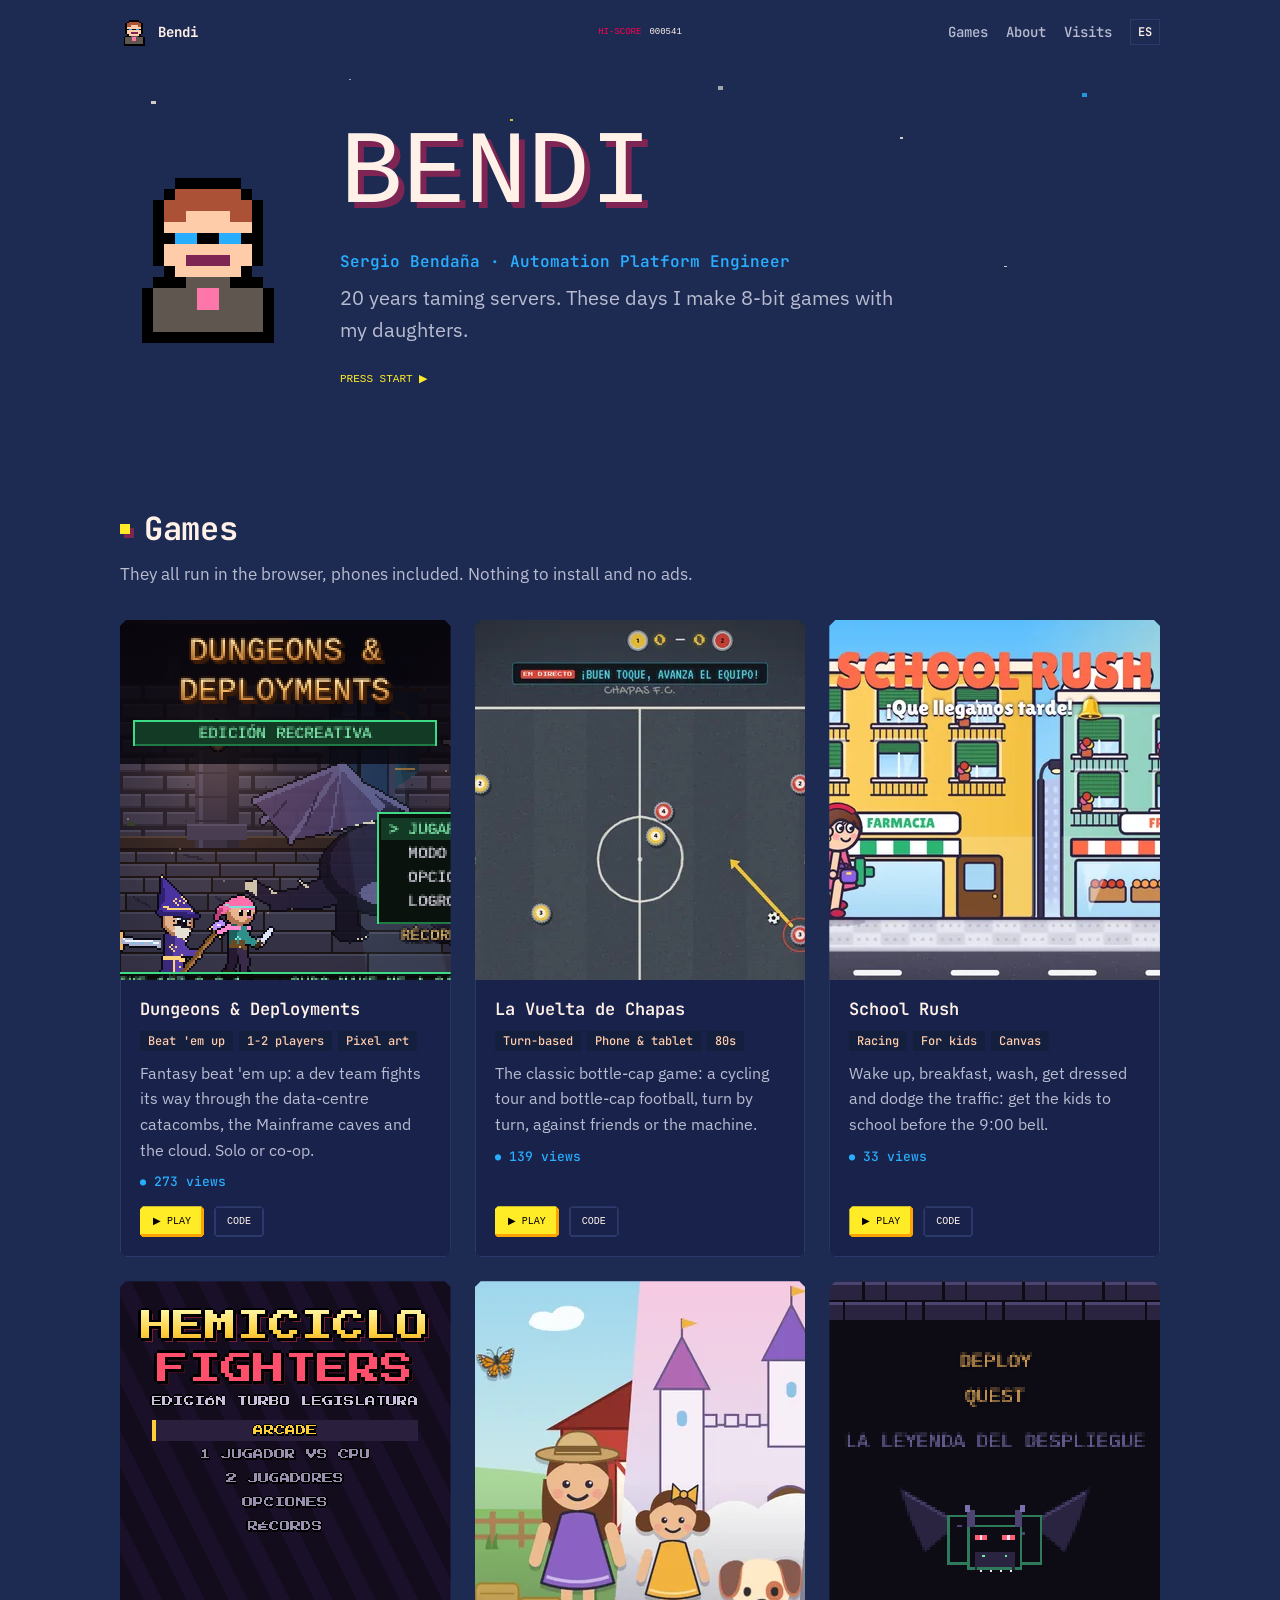
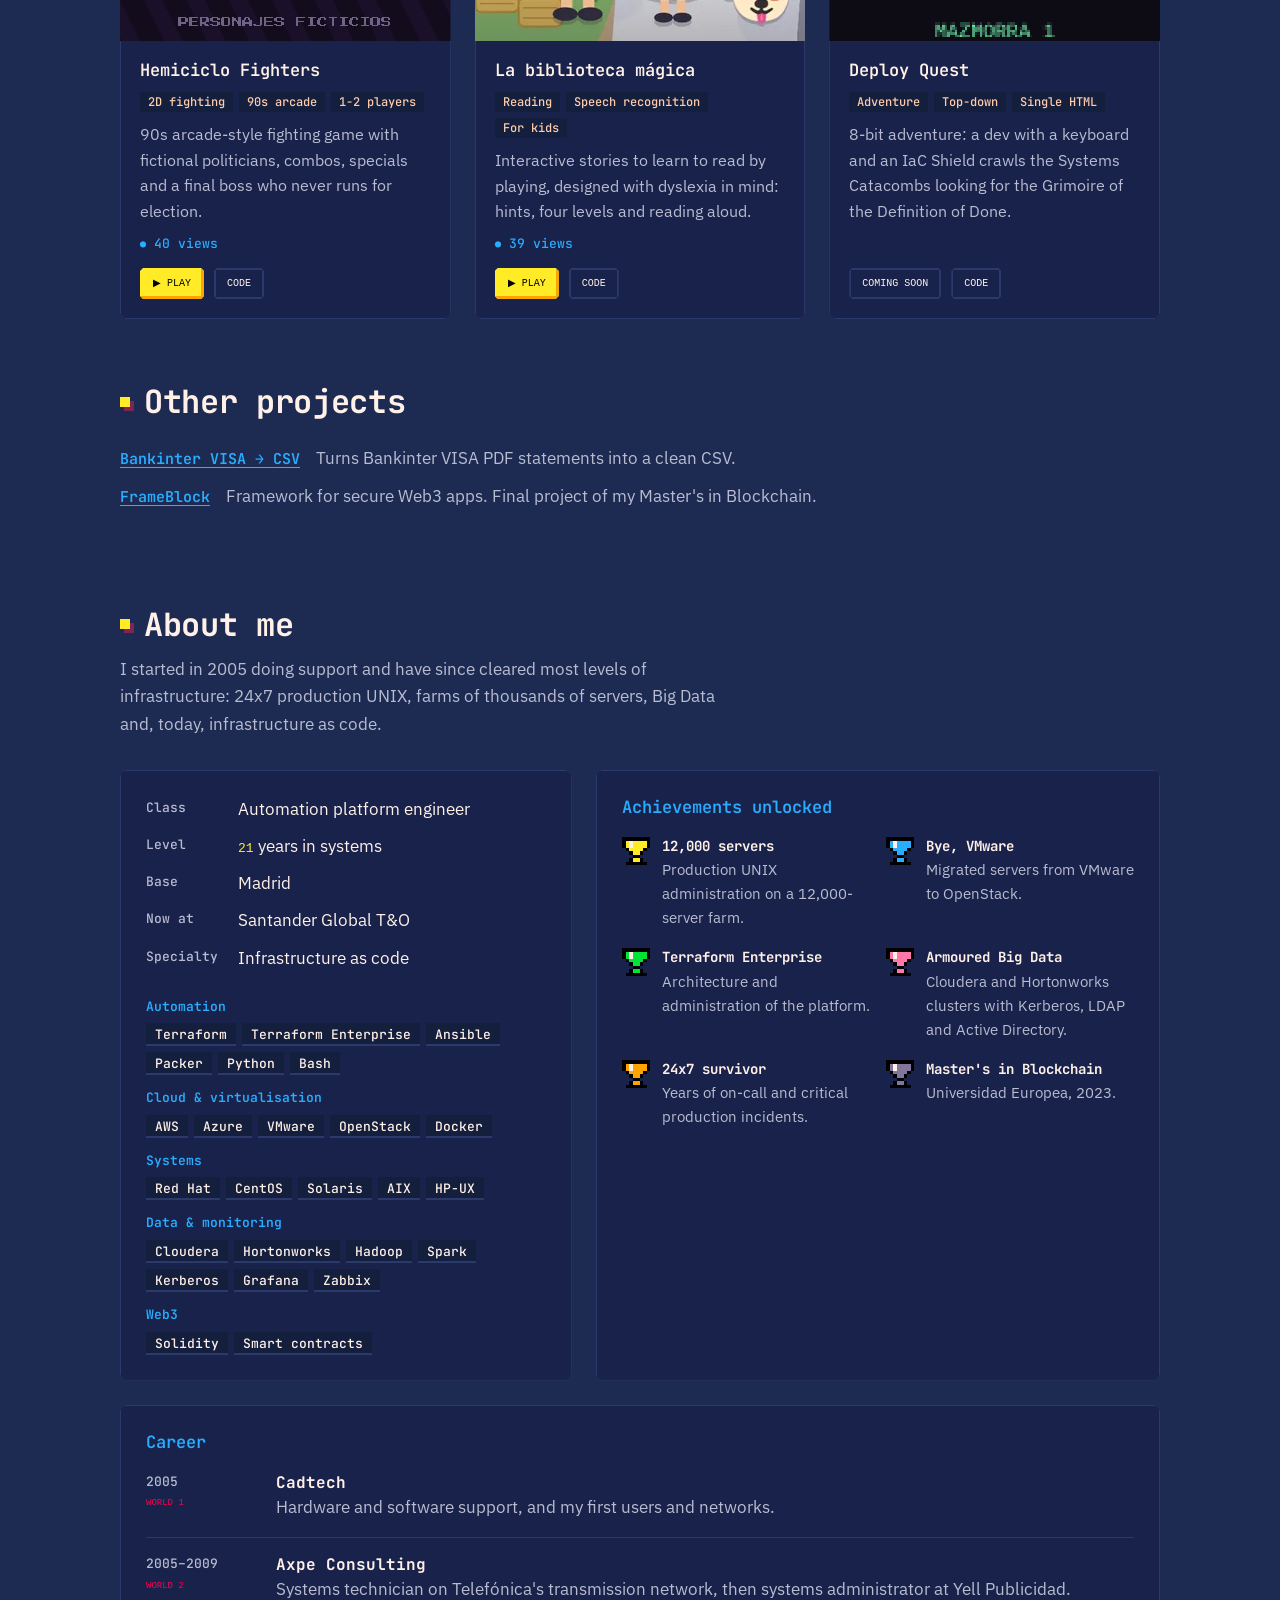
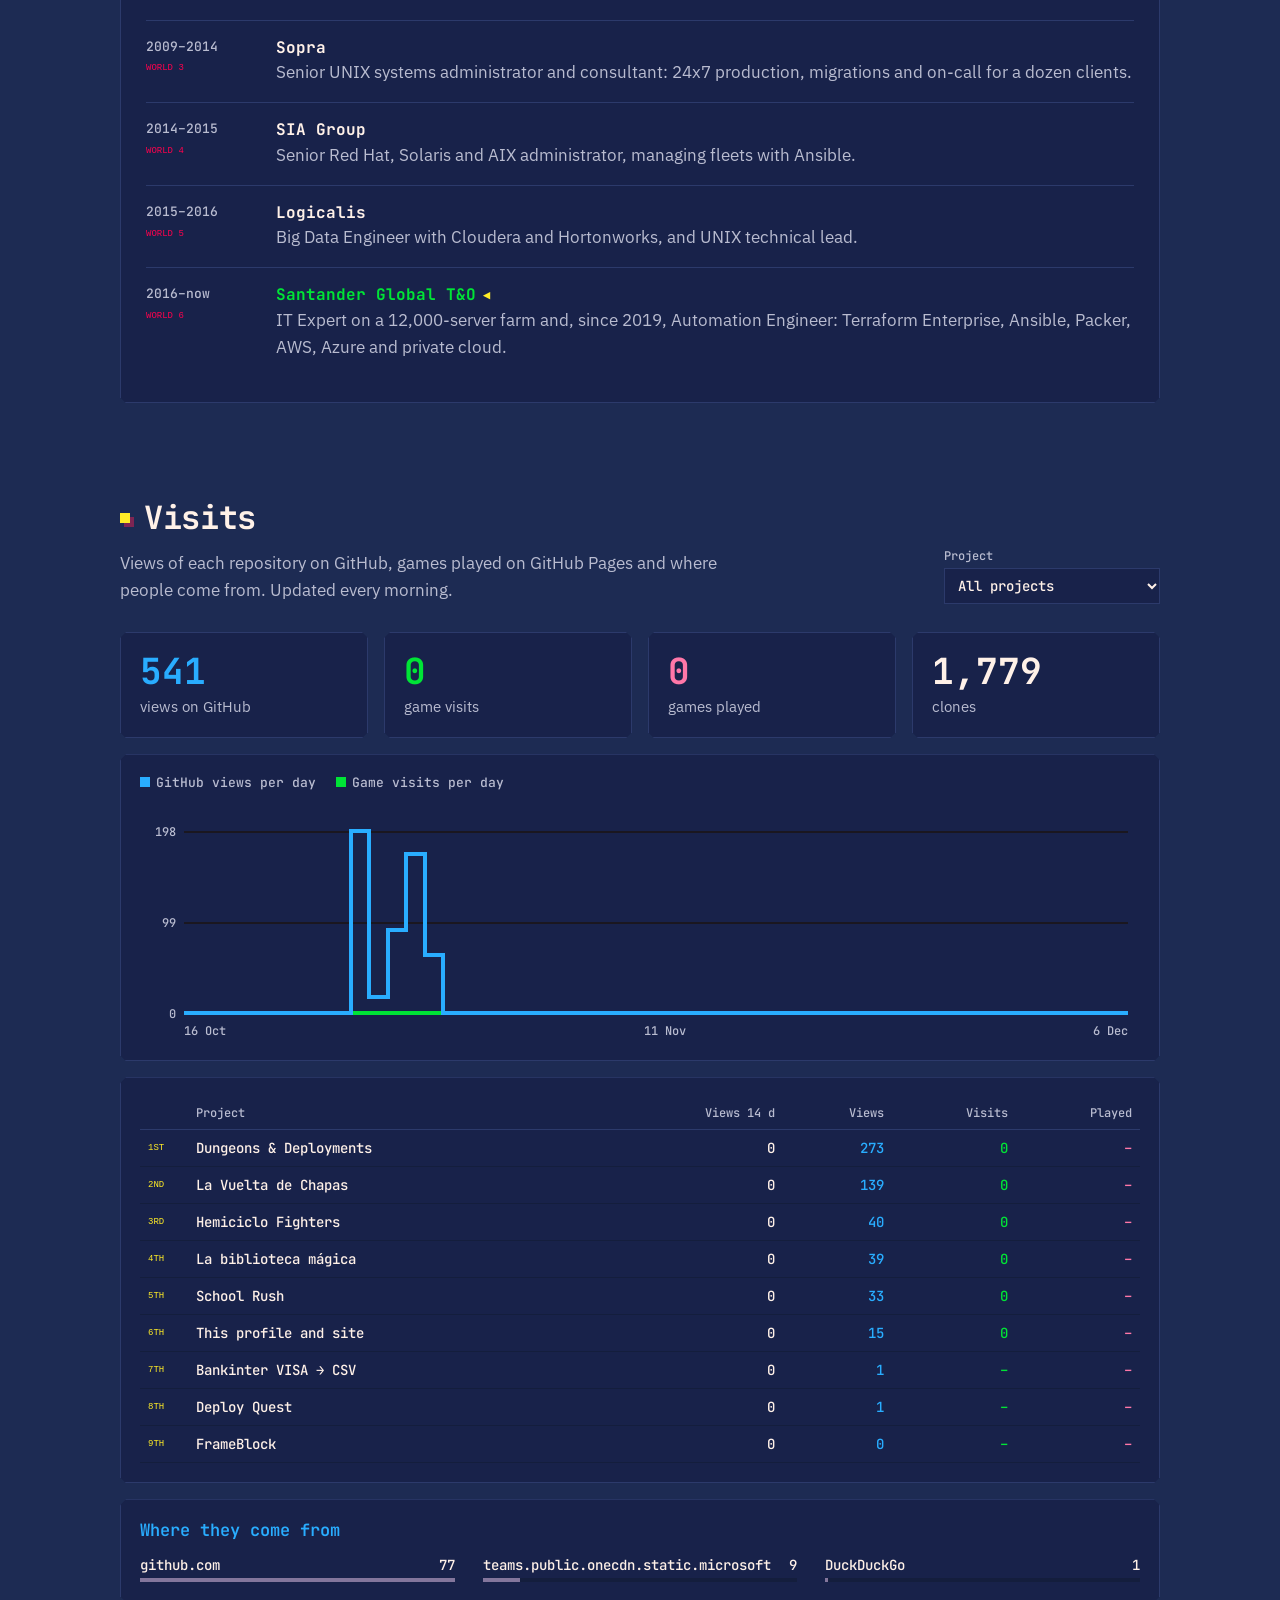
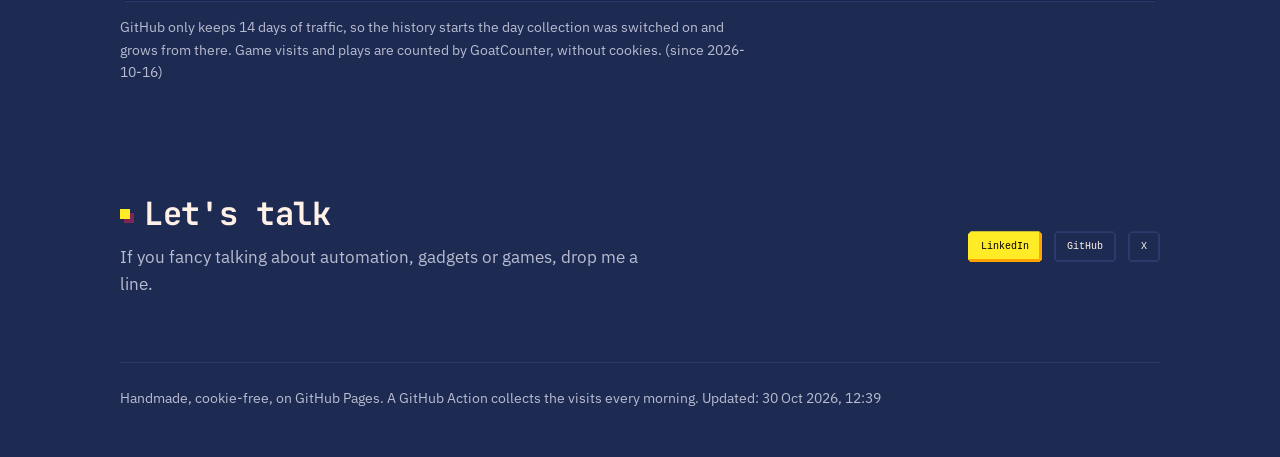
==== commit d179a2fa: "Redesign: professional with pixel-art accents - Website: pixel logo, avatar and buttons; JetBrains M" ====
--- a/docs/index.html
+++ b/docs/index.html
@@ -4,543 +4,586 @@
 <meta charset="utf-8">
 <meta name="viewport" content="width=device-width, initial-scale=1">
 <title>Bendi · Sergio Bendaña</title>
-<meta name="description" content="Automatización revisada y fiable, juegos hechos en casa y las visitas de cada proyecto.">
-<link rel="icon" href="data:image/svg+xml,%3Csvg xmlns='http://www.w3.org/2000/svg' viewBox='0 0 16 16'%3E%3Crect width='16' height='16' rx='3' fill='%230e1324'/%3E%3Crect x='3' y='7' width='4' height='4' fill='%2338bdf8'/%3E%3Crect x='9' y='5' width='4' height='6' fill='%2336d399'/%3E%3C/svg%3E">
+<meta name="description" content="Juegos de 8 bits hechos en casa, 20 años automatizando infraestructura y las visitas de cada proyecto.">
+<link rel="icon" href="img/bendi.svg" type="image/svg+xml">
 <link rel="canonical" href="https://serbenda.github.io/serbenda/">
 <meta property="og:type" content="website">
 <meta property="og:site_name" content="Bendi">
 <meta property="og:title" content="Bendi · Sergio Bendaña">
-<meta property="og:description" content="Automatización revisada y fiable, juegos hechos en casa y las visitas de cada proyecto.">
+<meta property="og:description" content="Juegos de 8 bits hechos en casa, 20 años automatizando infraestructura y las visitas de cada proyecto.">
 <meta property="og:url" content="https://serbenda.github.io/serbenda/">
 <meta property="og:image" content="https://serbenda.github.io/serbenda/og.png">
 <meta property="og:image:width" content="1200">
 <meta property="og:image:height" content="630">
-<meta property="og:image:alt" content="Bendi, Automation Platform Engineer">
+<meta property="og:image:alt" content="Bendi, Player 1">
 <meta property="og:locale" content="es_ES">
 <meta name="twitter:card" content="summary_large_image">
 <meta name="twitter:site" content="@serbenda">
-<meta name="theme-color" content="#0e1324">
-<!-- Fonts are downloaded at deploy time (scripts/fetch_fonts.py) and served from this site -->
+<meta name="theme-color" content="#1d2b53">
 <link rel="stylesheet" href="fonts/fonts.css">
 <style>
+/* PICO-8 palette, used calmly: navy base, cream text, colour only where it means something */
 :root {
-  --ink: #0e1324;
-  --panel: #151b31;
-  --line: #242c48;
-  --text: #e6ebf5;
-  --muted: #93a0b8;
-  --repo: #38bdf8;
-  --pages: #36d399;
-  --violet: #a78bfa;
+  --navy: #1d2b53;
+  --deep: #141e3d;
+  --panel: #18224a;
+  --line: #2c3a6b;
+  --black: #000000;
+  --plum: #7e2553;
+  --dkgray: #5f574f;
+  --gray: #b9bcd0;
+  --cream: #fff1e8;
+  --red: #ff004d;
+  --orange: #ffa300;
+  --yellow: #ffec27;
+  --green: #00e436;
+  --blue: #29adff;
+  --lilac: #83769c;
+  --pink: #ff77a8;
+  --peach: #ffccaa;
+  --px: "Press Start 2P", ui-monospace, monospace;
+  --mono: "JetBrains Mono", ui-monospace, SFMono-Regular, Menlo, monospace;
+  --sans: "IBM Plex Sans", system-ui, sans-serif;
   --gut: clamp(16px, 4vw, 40px);
 }
 * { box-sizing: border-box; }
-html { background: var(--ink); color: var(--text); }
-body {
-  margin: 0;
-  font: 17px/1.6 "Atkinson Hyperlegible", system-ui, sans-serif;
-  font-variant-numeric: tabular-nums;
-}
-a { color: var(--repo); text-underline-offset: 3px; }
-a:hover { color: var(--text); }
-:focus-visible { outline: 2px solid var(--violet); outline-offset: 3px; border-radius: 4px; }
-h1, h2, h3 { font-family: "Bricolage Grotesque", system-ui, sans-serif; line-height: 1.1; margin: 0; }
-h2 { font-size: clamp(28px, 4vw, 40px); font-variation-settings: "wdth" 85; font-weight: 750; }
-h3 { font-size: 21px; font-weight: 700; }
+html { background: var(--navy); color: var(--cream); }
+body { margin: 0; font: 17px/1.6 var(--sans); }
+img.pixel, .pixel img { image-rendering: pixelated; }
+a { color: var(--blue); text-underline-offset: 3px; }
+a:hover { color: var(--yellow); }
+:focus-visible { outline: 3px solid var(--yellow); outline-offset: 2px; }
+h1, h2, h3 { margin: 0; line-height: 1.25; }
+h2 { font: 700 clamp(24px, 3.2vw, 32px)/1.2 var(--mono); letter-spacing: -0.01em; }
+/* the geek mark on every section heading: one yellow pixel with a plum shadow */
+h2::before { content: ""; display: inline-block; width: 10px; height: 10px; background: var(--yellow); margin-right: 14px; vertical-align: 0.2em; box-shadow: 4px 4px 0 var(--plum); }
+h3 { font: 600 17px/1.35 var(--mono); }
 p { margin: 0; }
-.wrap { max-width: 1100px; margin: 0 auto; padding: 0 var(--gut); }
-section { padding: 72px 0; border-top: 1px solid var(--line); }
-.lead { color: var(--muted); max-width: 62ch; margin-top: 12px; }
+.wrap { max-width: 1120px; margin: 0 auto; padding: 0 var(--gut); }
+section { padding: 80px 0 16px; }
+.lead { color: var(--gray); max-width: 62ch; margin-top: 12px; }
+
+/* Panels: flat, with small notched corners as a quiet nod to pixels */
+.px {
+  background: var(--panel);
+  box-shadow: inset 0 0 0 1px var(--line);
+  clip-path: polygon(6px 0, calc(100% - 6px) 0, 100% 6px, 100% calc(100% - 6px), calc(100% - 6px) 100%, 6px 100%, 0 calc(100% - 6px), 0 6px);
+}
+.btn {
+  display: inline-block; font: 10px/1 var(--px); text-decoration: none; padding: 11px 13px 10px;
+  background: var(--yellow); color: var(--black); border: 0; cursor: pointer;
+  box-shadow: inset -3px -3px 0 var(--orange);
+  clip-path: polygon(3px 0, calc(100% - 3px) 0, 100% 3px, 100% calc(100% - 3px), calc(100% - 3px) 100%, 3px 100%, 0 calc(100% - 3px), 0 3px);
+}
+.btn:hover { background: var(--cream); color: var(--black); box-shadow: inset -3px -3px 0 var(--gray); }
+.btn:active { transform: translateY(1px); }
+.btn.ghost { background: transparent; color: var(--cream); box-shadow: inset 0 0 0 2px var(--line); }
+.btn.ghost:hover { box-shadow: inset 0 0 0 2px var(--blue); color: var(--blue); }
 
 /* ---------- top bar ---------- */
-.bar { display: flex; justify-content: space-between; align-items: center; padding: 20px 0; }
-.bar nav { display: flex; gap: 20px; flex-wrap: wrap; }
-.bar nav a { color: var(--muted); text-decoration: none; }
-.bar nav a:hover { color: var(--text); }
-.lang { background: none; border: 1px solid var(--line); color: var(--text); border-radius: 999px; padding: 4px 12px; font: inherit; font-size: 14px; cursor: pointer; }
-
-/* ---------- hero ---------- */
-.hero { padding: 56px 0 72px; }
-.hero h1 {
-  font-size: clamp(64px, 14vw, 168px);
-  font-weight: 800;
-  font-variation-settings: "wdth" 75;
-  letter-spacing: -0.02em;
-}
-.hero .who { font-size: clamp(20px, 2.4vw, 26px); margin-top: 8px; }
-.hero .pitch { color: var(--muted); max-width: 54ch; margin-top: 20px; font-size: 19px; }
-.links { display: flex; gap: 16px; flex-wrap: wrap; margin-top: 28px; }
-.links a {
-  border: 1px solid var(--line); border-radius: 8px; padding: 8px 14px;
-  color: var(--text); text-decoration: none;
-}
-.links a:hover { border-color: var(--repo); }
-
-/* pipeline: the one moment of motion */
-.pipe { margin-top: 56px; }
-.track { position: relative; display: grid; grid-template-columns: repeat(4, 1fr); }
-.track::before {
-  content: ""; position: absolute; left: 0; right: 0; top: 11px; height: 2px;
-  background: linear-gradient(90deg, var(--line), var(--violet) 40%, var(--pages));
-}
-.stage { position: relative; padding-top: 32px; padding-right: 12px; }
-.stage::before {
-  content: ""; position: absolute; top: 4px; left: 0; width: 16px; height: 16px;
-  border-radius: 50%; background: var(--ink); border: 2px solid var(--muted);
-}
-.stage:last-child::before { border-color: var(--pages); background: var(--pages); }
-.stage b { display: block; font-family: "Bricolage Grotesque", sans-serif; font-size: 18px; }
-.stage span { color: var(--muted); font-size: 15px; }
-.token {
-  position: absolute; top: 2px; left: 0; width: 20px; height: 20px; border-radius: 4px;
-  background: var(--repo); box-shadow: 0 0 0 4px rgba(56, 189, 248, .18);
-  animation: ship 3.2s cubic-bezier(.6, 0, .3, 1) .5s both;
-}
-@keyframes ship {
-  0% { left: 0; }
-  30% { left: calc(25% - 2px); }
-  40% { left: calc(25% - 2px); }
-  70% { left: calc(50% - 2px); }
-  80% { left: calc(50% - 2px); background: var(--repo); }
-  100% { left: calc(75% - 2px); background: var(--pages); box-shadow: 0 0 0 4px rgba(54, 211, 153, .2); }
-}
-@media (prefers-reduced-motion: reduce) {
-  .token { animation: none; left: calc(75% - 2px); background: var(--pages); }
-}
-
-/* ---------- projects ---------- */
-.grid { display: grid; grid-template-columns: repeat(auto-fill, minmax(300px, 1fr)); gap: 20px; margin-top: 36px; }
-.proj {
-  background: var(--panel); border: 1px solid var(--line); border-radius: 12px;
-  padding: 22px; display: flex; flex-direction: column; gap: 12px;
-}
-.proj p { color: var(--muted); font-size: 16px; }
-.proj .meta { display: flex; gap: 18px; flex-wrap: wrap; font-size: 15px; margin-top: auto; padding-top: 8px; }
-.proj .meta span { display: inline-flex; align-items: center; gap: 6px; }
-.dot { width: 9px; height: 9px; border-radius: 50%; display: inline-block; }
-.dot.r { background: var(--repo); }
-.dot.p { background: var(--pages); }
-.dot.g { background: var(--violet); }
-.proj .act { display: flex; gap: 16px; font-size: 15px; }
-
-/* ---------- dashboard ---------- */
-.head { display: flex; justify-content: space-between; align-items: end; gap: 20px; flex-wrap: wrap; }
-select {
-  background: var(--panel); color: var(--text); border: 1px solid var(--line);
-  border-radius: 8px; padding: 8px 12px; font: inherit; font-size: 16px;
-}
-.kpis { display: grid; grid-template-columns: repeat(4, 1fr); gap: 1px; background: var(--line); border: 1px solid var(--line); border-radius: 12px; overflow: hidden; margin-top: 32px; }
-.kpi { background: var(--panel); padding: 20px; }
-.kpi strong { display: block; font-family: "Bricolage Grotesque", sans-serif; font-size: clamp(30px, 4vw, 44px); font-weight: 750; line-height: 1.1; }
-.kpi span { color: var(--muted); font-size: 15px; }
-.kpi.r strong { color: var(--repo); }
-.kpi.p strong { color: var(--pages); }
-.chart { margin-top: 28px; background: var(--panel); border: 1px solid var(--line); border-radius: 12px; padding: 20px; }
-.chart { overflow-x: auto; }
+.hud { display: grid; grid-template-columns: 1fr auto 1fr; align-items: center; gap: 12px; padding: 18px 0; font: 500 14px var(--mono); }
+.hud .brand { display: flex; align-items: center; gap: 10px; color: var(--cream); text-decoration: none; font-weight: 700; }
+.hud .brand img { width: 28px; height: 28px; image-rendering: pixelated; }
+.hud .mid { text-align: center; font: 9px/1.8 var(--px); color: var(--gray); }
+.hud .mid b { color: var(--cream); font-weight: 400; }
+.hud .lbl { color: var(--red); margin-right: 8px; }
+.hud .end { display: flex; justify-content: flex-end; gap: 18px; align-items: center; }
+.hud nav { display: flex; gap: 18px; }
+.hud nav a { color: var(--gray); text-decoration: none; }
+.hud nav a:hover { color: var(--cream); }
+.lang { font: 600 12px var(--mono); background: none; color: var(--cream); border: 0; padding: 5px 8px; cursor: pointer; box-shadow: inset 0 0 0 1px var(--line); }
+.lang:hover { color: var(--yellow); }
+
+/* ---------- hero: the one fully pixel moment ---------- */
+.title { position: relative; padding: 56px 0 40px; display: grid; grid-template-columns: auto 1fr; gap: 44px; align-items: center; }
+.title .me { width: 176px; height: 176px; image-rendering: pixelated; }
+.title h1 { font: 400 clamp(44px, 9vw, 104px)/1.05 var(--px); color: var(--cream); text-shadow: 6px 6px 0 var(--plum); }
+.title .cls { font: 600 16px var(--mono); color: var(--blue); margin-top: 22px; }
+.title .tag { color: var(--gray); margin-top: 10px; max-width: 48ch; font-size: 20px; }
+.start { display: inline-block; margin-top: 26px; font: 11px var(--px); color: var(--yellow); text-decoration: none; }
+.start span { animation: blink 1.1s steps(1) infinite; }
+.start:hover { color: var(--cream); }
+@keyframes blink { 50% { visibility: hidden; } }
+@media (prefers-reduced-motion: reduce) { .start span { animation: none; } }
+.stars { position: absolute; inset: 0; z-index: -1; width: 100%; height: 100%; overflow: hidden; opacity: .8; }
+
+/* ---------- games ---------- */
+.games { display: grid; grid-template-columns: repeat(auto-fill, minmax(320px, 1fr)); gap: 24px; margin-top: 32px; }
+.cart { display: flex; flex-direction: column; }
+.cart:hover, .cart:focus-within { box-shadow: inset 0 0 0 2px var(--yellow); }
+.cart .shot { aspect-ratio: 16 / 9; width: 100%; display: block; object-fit: cover; background: var(--deep); }
+.cart .body { padding: 18px 20px 20px; display: flex; flex-direction: column; gap: 10px; flex: 1; }
+.cart p { color: var(--gray); font-size: 16px; }
+.tags { display: flex; flex-wrap: wrap; gap: 6px; list-style: none; margin: 0; padding: 0; }
+.tags li { font: 500 12px var(--mono); color: var(--peach); background: var(--deep); padding: 2px 8px; }
+.cart .act { display: flex; gap: 10px; align-items: center; margin-top: auto; padding-top: 6px; flex-wrap: wrap; }
+.score { display: flex; gap: 16px; flex-wrap: wrap; font: 500 13px var(--mono); color: var(--gray); }
+.score b { font-size: 10px; }
+.c-repo { color: var(--blue); }
+.c-pages { color: var(--green); }
+.c-plays { color: var(--pink); }
+.tools { list-style: none; padding: 0; margin: 24px 0 0; display: grid; gap: 10px; }
+.tools li { display: flex; gap: 16px; align-items: baseline; flex-wrap: wrap; }
+.tools a { font: 600 15px var(--mono); }
+.tools span { color: var(--gray); }
+
+/* ---------- about ---------- */
+.sheet { display: grid; grid-template-columns: minmax(0, 1fr) minmax(0, 1.25fr); gap: 24px; margin-top: 32px; }
+.card { padding: 26px; }
+.card > h3 { color: var(--blue); margin-bottom: 18px; }
+.stats { display: grid; grid-template-columns: auto 1fr; gap: 10px 20px; margin: 0; }
+.stats dt { font: 500 13px/1.9 var(--mono); color: var(--gray); }
+.stats dd { margin: 0; }
+.stats dd b { font: 400 13px/1.8 var(--px); color: var(--yellow); }
+.inv { margin-top: 26px; display: grid; gap: 14px; }
+.inv h3 { font-size: 13px; color: var(--blue); margin-bottom: 8px; }
+.inv ul { list-style: none; padding: 0; margin: 0; display: flex; flex-wrap: wrap; gap: 6px; }
+.inv li { font: 500 13px var(--mono); padding: 3px 9px; background: var(--deep); box-shadow: inset 0 -2px 0 var(--line); }
+.ach { list-style: none; padding: 0; margin: 0; display: grid; grid-template-columns: repeat(auto-fill, minmax(220px, 1fr)); gap: 18px 16px; }
+.ach li { display: grid; grid-template-columns: 28px 1fr; grid-template-rows: auto 1fr; gap: 2px 12px; align-items: start; align-content: start; }
+.ach svg { grid-row: span 2; width: 28px; height: 28px; }
+.ach b { font: 700 14px/1.4 var(--mono); color: var(--cream); }
+.ach span { color: var(--gray); font-size: 15px; }
+.worlds { list-style: none; padding: 0; margin: 0; display: grid; }
+.worlds li { display: grid; grid-template-columns: 110px 1fr; gap: 20px; padding: 16px 0; border-top: 1px solid var(--line); }
+.worlds li:first-child { border-top: 0; padding-top: 0; }
+.worlds .w { font: 500 13px/1.6 var(--mono); color: var(--gray); }
+.worlds .w small { display: block; font: 9px var(--px); color: var(--red); margin-top: 6px; }
+.worlds b { font: 700 16px/1.4 var(--mono); color: var(--cream); display: block; }
+.worlds span { color: var(--gray); }
+.worlds .now b { color: var(--green); }
+.worlds .now b::after { content: " ◀"; color: var(--yellow); font-size: 12px; }
+
+/* ---------- visits ---------- */
+.rhead { display: flex; justify-content: space-between; align-items: end; gap: 20px; flex-wrap: wrap; }
+select { font: 500 14px var(--mono); background: var(--panel); color: var(--cream); border: 0; padding: 8px 10px; box-shadow: inset 0 0 0 1px var(--line); }
+.flabel { display: block; color: var(--gray); font: 500 12px var(--mono); margin-bottom: 4px; }
+.kpis { display: grid; grid-template-columns: repeat(4, 1fr); gap: 16px; margin-top: 28px; }
+.kpi { padding: 18px 20px; }
+.kpi strong { display: block; font: 700 clamp(26px, 3.4vw, 36px)/1.2 var(--mono); font-variant-numeric: tabular-nums; }
+.kpi span { color: var(--gray); font-size: 15px; }
+.chart { margin-top: 16px; padding: 20px; overflow-x: auto; }
 .chart svg { display: block; width: 100%; min-width: 620px; height: auto; }
-.legend { display: flex; gap: 20px; font-size: 15px; color: var(--muted); margin-bottom: 12px; flex-wrap: wrap; }
-.legend span { display: inline-flex; align-items: center; gap: 6px; }
-.axis { fill: var(--muted); font: 12px "Atkinson Hyperlegible", sans-serif; }
-.tip { fill: var(--text); font: 700 13px "Atkinson Hyperlegible", sans-serif; }
-
-.split { display: grid; grid-template-columns: minmax(0, 1fr); gap: 20px; margin-top: 20px; }
-.box { background: var(--panel); border: 1px solid var(--line); border-radius: 12px; padding: 20px; overflow-x: auto; }
-.box h3 { margin-bottom: 12px; }
-table { width: 100%; border-collapse: collapse; font-size: 15px; }
-th { text-align: right; color: var(--muted); font-weight: 400; padding: 6px 8px; border-bottom: 1px solid var(--line); white-space: nowrap; }
-td { text-align: right; padding: 8px; border-bottom: 1px solid var(--line); white-space: nowrap; }
-th:first-child, td:first-child { text-align: left; }
+.legend { display: flex; gap: 20px; flex-wrap: wrap; font: 500 13px var(--mono); color: var(--gray); margin-bottom: 10px; }
+.sq { display: inline-block; width: 10px; height: 10px; margin-right: 6px; }
+.axis { fill: var(--gray); font: 500 12px var(--mono); }
+.tip { fill: var(--yellow); font: 600 13px var(--mono); }
+.board { margin-top: 16px; padding: 20px; overflow-x: auto; }
+.board > h3 { color: var(--blue); margin-bottom: 14px; }
+table { width: 100%; border-collapse: collapse; font: 500 14px var(--mono); font-variant-numeric: tabular-nums; }
+th { font: 500 12px var(--mono); color: var(--gray); text-align: right; padding: 8px; white-space: nowrap; border-bottom: 1px solid var(--line); }
+td { text-align: right; padding: 9px 8px; white-space: nowrap; border-bottom: 1px solid var(--deep); }
+th:nth-child(-n+2), td:nth-child(-n+2) { text-align: left; }
+td.rk { font: 9px var(--px); color: var(--yellow); width: 48px; }
 tbody tr { cursor: pointer; }
-tbody tr:hover td { background: rgba(56, 189, 248, .06); }
-tbody tr.on td { background: rgba(167, 139, 250, .1); }
-td .spark { vertical-align: middle; }
-.refs { list-style: none; padding: 0; margin: 0; font-size: 15px; display: grid; grid-template-columns: repeat(auto-fill, minmax(260px, 1fr)); column-gap: 32px; }
-.refs li { display: grid; grid-template-columns: 1fr auto; gap: 4px 12px; padding: 8px 0; border-bottom: 1px solid var(--line); }
-.refs .b { grid-column: 1 / -1; height: 4px; background: var(--line); border-radius: 2px; overflow: hidden; }
-.refs .b i { display: block; height: 100%; background: var(--violet); }
-.note { color: var(--muted); font-size: 14px; margin-top: 16px; max-width: 80ch; }
-.empty { background: var(--panel); border: 1px dashed var(--line); border-radius: 12px; padding: 28px; margin-top: 32px; }
-.empty ol { margin: 12px 0 0; padding-left: 20px; color: var(--muted); }
-
-
-/* ---------- experience ---------- */
-.exp { display: grid; grid-template-columns: minmax(0, 1fr) minmax(0, 1.4fr); gap: 48px; margin-top: 36px; }
-.exp .me { display: flex; gap: 20px; align-items: center; }
-.exp .me img { width: 96px; height: 96px; border-radius: 50%; border: 2px solid var(--line); background: var(--panel); }
-.exp .years { font-family: "Bricolage Grotesque", sans-serif; font-size: 56px; font-weight: 800; font-variation-settings: "wdth" 75; line-height: 1; color: var(--violet); }
-.exp .side p { color: var(--muted); margin-top: 20px; }
-.chips { display: flex; flex-wrap: wrap; gap: 8px; margin-top: 20px; padding: 0; list-style: none; }
-.chips li { border: 1px solid var(--line); border-radius: 999px; padding: 3px 12px; font-size: 14px; color: var(--muted); }
-.wins { list-style: none; margin: 0; padding: 0; }
-.wins li { padding: 16px 0; border-bottom: 1px solid var(--line); }
-.wins li:first-child { padding-top: 0; }
-.wins b { display: block; font-family: "Bricolage Grotesque", sans-serif; font-size: 19px; margin-bottom: 2px; }
-.wins span { color: var(--muted); }
+tbody tr:hover td { background: var(--deep); }
+tbody tr.on td { background: var(--plum); }
+.refs { list-style: none; padding: 0; margin: 0; display: grid; grid-template-columns: repeat(auto-fill, minmax(240px, 1fr)); gap: 8px 28px; font: 500 14px var(--mono); }
+.refs li { display: grid; grid-template-columns: 1fr auto; gap: 4px 12px; }
+.refs .b { grid-column: 1 / -1; height: 4px; background: var(--deep); }
+.refs .b i { display: block; height: 100%; background: var(--lilac); }
+.note { color: var(--gray); font-size: 14px; margin-top: 14px; max-width: 80ch; }
+.empty { padding: 24px; margin-top: 28px; }
+.empty ol { color: var(--gray); margin: 12px 0 0; padding-left: 24px; }
 
 /* ---------- contact ---------- */
-.contact { display: flex; justify-content: space-between; align-items: center; gap: 24px; flex-wrap: wrap; }
-.contact .cta {
-  background: var(--repo); color: var(--ink); text-decoration: none; font-weight: 700;
-  border-radius: 8px; padding: 12px 20px; font-size: 17px;
-}
-.contact .cta:hover { background: var(--text); color: var(--ink); }
-
-footer { border-top: 1px solid var(--line); padding: 32px 0 48px; color: var(--muted); font-size: 15px; }
-
-@media (max-width: 760px) {
-  .exp { grid-template-columns: 1fr; gap: 32px; }
+.over { padding: 96px 0 64px; display: flex; justify-content: space-between; align-items: center; gap: 24px; flex-wrap: wrap; }
+.over p { color: var(--gray); margin-top: 10px; max-width: 52ch; }
+.over .row { display: flex; gap: 12px; flex-wrap: wrap; }
+footer { padding: 24px 0 48px; color: var(--gray); font-size: 14px; border-top: 1px solid var(--line); }
+
+@media (max-width: 820px) {
+  .title { grid-template-columns: 1fr; gap: 24px; padding: 24px 0 16px; }
+  .title .me { width: 112px; height: 112px; }
+  section { padding-top: 56px; }
+  .sheet { grid-template-columns: 1fr; }
   .kpis { grid-template-columns: repeat(2, 1fr); }
-  .split { grid-template-columns: 1fr; }
-  .track { grid-template-columns: repeat(2, 1fr); row-gap: 20px; }
-  .track::before, .token { display: none; }
-  .bar nav { gap: 14px; font-size: 15px; }
+  .hud { grid-template-columns: 1fr auto; }
+  .hud .mid { display: none; }
+  .hud nav { display: none; }
+  .worlds li { grid-template-columns: 1fr; gap: 4px; }
 }
 </style>
+
 </head>
 <body>
 <div class="wrap">
-  <header class="bar">
-    <nav aria-label="Secciones">
-      <a href="#proyectos" data-t="nav.projects">Proyectos</a>
-      <a href="#trayectoria" data-t="nav.exp">Trayectoria</a>
-      <a href="#visitas" data-t="nav.visits">Visitas</a>
-      <a href="https://github.com/serbenda">GitHub</a>
-    </nav>
-    <button class="lang" id="lang" type="button" aria-label="Change language">EN</button>
+  <header class="hud">
+    <a class="brand" href="#"><img src="img/bendi.svg" alt="" width="28" height="28">Bendi</a>
+    <div class="mid"><span class="lbl">HI-SCORE</span><b id="hiscore">000000</b></div>
+    <div class="end">
+      <nav aria-label="Secciones">
+        <a href="#juegos" data-t="nav.games">Juegos</a>
+        <a href="#sobre-mi" data-t="nav.about">Sobre mí</a>
+        <a href="#visitas" data-t="nav.records">Visitas</a>
+      </nav>
+      <button class="lang" id="lang" type="button" aria-label="Change language">EN</button>
+    </div>
   </header>
 
   <main>
-    <div class="hero">
-      <h1>Bendi</h1>
-      <p class="who">Sergio Bendaña · Automation Platform Engineer</p>
-      <p class="pitch" data-t="hero.pitch">Convierto operaciones manuales en automatización revisada y fiable, y soy el último control antes de producción. En casa hago juegos pequeños con mis hijas.</p>
-      <div class="links">
-        <a href="https://github.com/serbenda">GitHub</a>
-        <a href="https://www.linkedin.com/in/sergio-santiago-benda%C3%B1a-quesada/">LinkedIn</a>
-        <a href="https://x.com/serbenda">X</a>
+    <div class="title">
+      <svg class="stars" aria-hidden="true" preserveAspectRatio="none" viewBox="0 0 400 200" shape-rendering="crispEdges">
+        <rect x="12" y="20" width="2" height="2" fill="#fff1e8"/><rect x="88" y="8" width="1" height="1" fill="#c2c3c7"/>
+        <rect x="150" y="30" width="1" height="1" fill="#ffec27"/><rect x="230" y="12" width="2" height="2" fill="#c2c3c7"/>
+        <rect x="300" y="40" width="1" height="1" fill="#fff1e8"/><rect x="370" y="16" width="2" height="2" fill="#29adff"/>
+        <rect x="340" y="110" width="1" height="1" fill="#fff1e8"/>
+      </svg>
+      <img class="me" src="img/bendi.svg" alt="Bendi en pixel art" width="192" height="192">
+      <div>
+        <h1>BENDI</h1>
+        <p class="cls" data-t="hero.class">Sergio Bendaña · Automation Platform Engineer</p>
+        <p class="tag" data-t="hero.tag">Llevo 20 años domando servidores. Ahora hago juegos de 8 bits con mis hijas.</p>
+        <a class="start" href="#juegos"><span data-t="hero.start">PULSA START ▶</span></a>
       </div>
-
-      <div class="pipe" aria-label="Cómo llega un job a producción" data-t-aria="hero.pipe">
-        <div class="track">
-          <div class="token" aria-hidden="true"></div>
-          <div class="stage"><b data-t="st.1">Entrega</b><span data-t="st.1d">El equipo sube el job y su código a GitHub</span></div>
-          <div class="stage"><b data-t="st.2">Revisión</b><span data-t="st.2d">Correcto, seguro, idempotente y reversible</span></div>
-          <div class="stage"><b data-t="st.3">Listo</b><span data-t="st.3d">Su tarjeta en GitHub Projects lo deja trazado</span></div>
-          <div class="stage"><b data-t="st.4">Producción</b><span data-t="st.4d">Promocionado y vigilado</span></div>
+    </div>
+
+    <section id="juegos">
+      <h2 data-t="games.title">Juegos</h2>
+      <p class="lead" data-t="games.lead">Todos se juegan en el navegador, también en el móvil. Sin instalar nada y sin anuncios.</p>
+      <div class="games" id="games"></div>
+      <h2 style="margin-top:64px" data-t="tools.title">Otros proyectos</h2>
+      <ul class="tools" id="tools"></ul>
+    </section>
+
+    <section id="sobre-mi">
+      <h2 data-t="about.title">Sobre mí</h2>
+      <p class="lead" data-t="about.lead">Empecé en 2005 dando soporte y desde entonces he pasado por casi todos los niveles de la infraestructura: UNIX en producción 24x7, granjas de miles de servidores, Big Data y, hoy, infraestructura como código.</p>
+      <div class="sheet">
+        <div class="px card">
+          <dl class="stats">
+            <dt data-t="p.class">Clase</dt><dd data-t="p.classv">Ingeniero de automatización de plataformas</dd>
+            <dt data-t="p.level">Nivel</dt><dd><b id="level">21</b> <span data-t="p.levelv">años en sistemas</span></dd>
+            <dt data-t="p.base">Base</dt><dd>Madrid</dd>
+            <dt data-t="p.world">Ahora en</dt><dd>Santander Global T&amp;O</dd>
+            <dt data-t="p.ult">Especialidad</dt><dd data-t="p.ultv">Infraestructura como código</dd>
+          </dl>
+          <div class="inv">
+            <div><h3 data-t="inv.auto">Automatización</h3><ul><li>Terraform</li><li>Terraform Enterprise</li><li>Ansible</li><li>Packer</li><li>Python</li><li>Bash</li></ul></div>
+            <div><h3 data-t="inv.cloud">Nube y virtualización</h3><ul><li>AWS</li><li>Azure</li><li>VMware</li><li>OpenStack</li><li>Docker</li></ul></div>
+            <div><h3 data-t="inv.sys">Sistemas</h3><ul><li>Red Hat</li><li>CentOS</li><li>Solaris</li><li>AIX</li><li>HP-UX</li></ul></div>
+            <div><h3 data-t="inv.data">Datos y monitorización</h3><ul><li>Cloudera</li><li>Hortonworks</li><li>Hadoop</li><li>Spark</li><li>Kerberos</li><li>Grafana</li><li>Zabbix</li></ul></div>
+            <div><h3>Web3</h3><ul><li>Solidity</li><li data-t="inv.sc">Contratos inteligentes</li></ul></div>
+          </div>
+        </div>
+        <div class="px card">
+          <h3 data-t="ach.title">Logros desbloqueados</h3>
+          <ul class="ach" id="ach"></ul>
         </div>
       </div>
-    </div>
-
-    <section id="proyectos">
-      <h2 data-t="proj.title">Proyectos</h2>
-      <p class="lead" data-t="proj.lead">Juegos que se abren en el navegador y herramientas que me ahorran trabajo. Cada uno con sus visitas.</p>
-      <div class="grid" id="projects"></div>
-    </section>
-
-    <section id="trayectoria">
-      <h2 data-t="exp.title">Trayectoria</h2>
-      <div class="exp">
-        <div class="side">
-          <div class="me">
-            <img src="https://github.com/serbenda.png?size=192" alt="" width="96" height="96" loading="lazy" onerror="this.remove()">
-            <div><div class="years">15+</div><span data-t="exp.years">años entre infraestructura, sistemas y desarrollo</span></div>
-          </div>
-          <p data-t="exp.lead">Hoy reviso los jobs de Rundeck que entregan los equipos, junto con su código en GitHub, y decido qué pasa a producción. Antes monté infraestructura como código, migré entornos y desarrollé aplicaciones full-stack. Tengo un máster en Blockchain.</p>
-          <ul class="chips" aria-label="Stack">
-            <li>Rundeck</li><li>Python</li><li>Shell</li><li>GitHub Actions</li><li>Terraform</li><li>Ansible</li>
-            <li>OpenStack</li><li>Kubernetes</li><li>Cloudera</li><li>Node.js</li><li>React</li><li>Solidity</li>
-          </ul>
-        </div>
-        <ul class="wins">
-          <li><b data-t="w.1">Filtro de calidad antes de producción</b><span data-t="w.1d">Reviso y promociono la automatización en Rundeck, con GitHub Projects como única fuente de verdad.</span></li>
-          <li><b data-t="w.2">Infraestructura como código</b><span data-t="w.2d">Automaticé el aprovisionamiento con Terraform Enterprise y bajé mucho los tiempos de despliegue.</span></li>
-          <li><b data-t="w.3">De VMware a OpenStack</b><span data-t="w.3d">Migré cargas de trabajo, con mejor uso de recursos y menos coste.</span></li>
-          <li><b data-t="w.4">CI/CD seguro</b><span data-t="w.4d">Pipelines que hicieron más rápidos a los equipos sin saltarse controles.</span></li>
-          <li><b data-t="w.5">Herramientas que quitan trabajo</b><span data-t="w.5d">Utilidades en Python y Shell que eliminaron horas de tareas manuales.</span></li>
-          <li><b data-t="w.6">Big Data</b><span data-t="w.6d">Plataformas con Cloudera para analítica en tiempo real.</span></li>
-        </ul>
+      <div class="px card" style="margin-top:24px">
+        <h3 data-t="worlds.title">Trayectoria</h3>
+        <ol class="worlds" id="worlds"></ol>
       </div>
     </section>
 
     <section id="visitas">
-      <div class="head">
+      <div class="rhead">
         <div>
-          <h2 data-t="dash.title">Visitas</h2>
-          <p class="lead" data-t="dash.lead">Quién pasa por cada repositorio en GitHub y cuántos juegan en GitHub Pages. Se actualiza solo cada mañana.</p>
+          <h2 data-t="rec.title">Visitas</h2>
+          <p class="lead" data-t="rec.lead">Visitas a cada repositorio en GitHub, partidas en GitHub Pages y de dónde llega la gente. Se actualiza solo cada mañana.</p>
         </div>
-        <label>
-          <span class="sr" data-t="dash.filter" style="display:block;color:var(--muted);font-size:14px;margin-bottom:4px">Proyecto</span>
-          <select id="filter"></select>
-        </label>
+        <label><span class="flabel" data-t="rec.filter">Proyecto</span><select id="filter"></select></label>
       </div>
       <div id="dash"></div>
     </section>
 
-    <section id="contacto">
-      <div class="contact">
-        <div>
-          <h2 data-t="c.title">¿Hablamos?</h2>
-          <p class="lead" data-t="c.lead">De automatización, ingeniería de plataformas, despliegues seguros o de juegos hechos en casa.</p>
-        </div>
-        <a class="cta" href="https://www.linkedin.com/in/sergio-santiago-benda%C3%B1a-quesada/" data-t="c.cta">Escríbeme en LinkedIn</a>
+    <div class="over">
+      <div>
+        <h2 data-t="over.title">¿Hablamos?</h2>
+        <p data-t="over.lead">Si te apetece hablar de automatización, de cacharros o de juegos, escríbeme.</p>
       </div>
-    </section>
+      <div class="row">
+        <a class="btn" href="https://www.linkedin.com/in/sergio-santiago-benda%C3%B1a-quesada/">LinkedIn</a>
+        <a class="btn ghost" href="https://github.com/serbenda">GitHub</a>
+        <a class="btn ghost" href="https://x.com/serbenda">X</a>
+      </div>
+    </div>
   </main>
 
-  <footer>
-    <p><span data-t="foot.made">Página estática en GitHub Pages. Los datos los recoge una GitHub Action de este repositorio.</span> <span id="updated"></span></p>
-  </footer>
+  <footer><span data-t="foot">Hecho a mano, sin cookies, en GitHub Pages. Los récords los apunta una GitHub Action cada mañana.</span> <span id="updated"></span></footer>
 </div>
 
 <script>
 const T = {
   es: {
-    "exp.title": "Trayectoria", "nav.exp": "Trayectoria", "exp.years": "años entre infraestructura, sistemas y desarrollo",
-    "exp.lead": "Hoy reviso los jobs de Rundeck que entregan los equipos, junto con su código en GitHub, y decido qué pasa a producción. Antes monté infraestructura como código, migré entornos y desarrollé aplicaciones full-stack. Tengo un máster en Blockchain.",
-    "w.1": "Filtro de calidad antes de producción", "w.1d": "Reviso y promociono la automatización en Rundeck, con GitHub Projects como única fuente de verdad.",
-    "w.2": "Infraestructura como código", "w.2d": "Automaticé el aprovisionamiento con Terraform Enterprise y bajé mucho los tiempos de despliegue.",
-    "w.3": "De VMware a OpenStack", "w.3d": "Migré cargas de trabajo, con mejor uso de recursos y menos coste.",
-    "w.4": "CI/CD seguro", "w.4d": "Pipelines que hicieron más rápidos a los equipos sin saltarse controles.",
-    "w.5": "Herramientas que quitan trabajo", "w.5d": "Utilidades en Python y Shell que eliminaron horas de tareas manuales.",
-    "w.6": "Big Data", "w.6d": "Plataformas con Cloudera para analítica en tiempo real.",
-    "c.title": "¿Hablamos?", "c.lead": "De automatización, ingeniería de plataformas, despliegues seguros o de juegos hechos en casa.", "c.cta": "Escríbeme en LinkedIn",
-    "nav.projects": "Proyectos", "nav.visits": "Visitas",
-    "hero.pitch": "Convierto operaciones manuales en automatización revisada y fiable, y soy el último control antes de producción. En casa hago juegos pequeños con mis hijas.",
-    "hero.pipe": "Cómo llega un job a producción",
-    "st.1": "Entrega", "st.1d": "El equipo sube el job y su código a GitHub",
-    "st.2": "Revisión", "st.2d": "Correcto, seguro, idempotente y reversible",
-    "st.3": "Listo", "st.3d": "Su tarjeta en GitHub Projects lo deja trazado",
-    "st.4": "Producción", "st.4d": "Promocionado y vigilado",
-    "proj.title": "Proyectos", "proj.lead": "Juegos que se abren en el navegador y herramientas que me ahorran trabajo. Cada uno con sus visitas.",
-    "dash.title": "Visitas", "dash.lead": "Quién pasa por cada repositorio en GitHub y cuántos juegan en GitHub Pages. Se actualiza solo cada mañana.",
-    "dash.filter": "Proyecto", "all": "Todos los proyectos",
-    "foot.made": "Página estática en GitHub Pages. Los datos los recoge una GitHub Action de este repositorio.",
-    "updated": "Última actualización:", "play": "Jugar", "open": "Abrir", "code": "Código",
-    "views": "vistas", "visits": "visitas",
-    "k.repo": "vistas en GitHub", "k.uniq": "visitantes en GitHub (suma diaria)", "k.pages": "visitas en Pages", "k.clones": "clonados",
-    "l.repo": "Vistas en GitHub por día", "l.pages": "Visitas en Pages por día",
-    "t.title": "Por proyecto", "t.name": "Proyecto", "t.14": "Vistas 14 días", "t.total": "Vistas totales", "t.pages": "Visitas Pages", "t.plays": "Partidas", "plays": "partidas", "t.trend": "Últimos 30 días",
+    "nav.games": "Juegos", "nav.records": "Visitas", "nav.about": "Sobre mí",
+    "about.title": "Sobre mí",
+    "about.lead": "Empecé en 2005 dando soporte y desde entonces he pasado por casi todos los niveles de la infraestructura: UNIX en producción 24x7, granjas de miles de servidores, Big Data y, hoy, infraestructura como código.",
+    "hero.class": "Sergio Bendaña · Automation Platform Engineer",
+    "hero.tag": "Llevo 20 años domando servidores. Ahora hago juegos de 8 bits con mis hijas.",
+    "hero.start": "PULSA START ▶",
+    "games.title": "Juegos",
+    "games.lead": "Todos se juegan en el navegador, también en el móvil. Sin instalar nada y sin anuncios.",
+    "tools.title": "Otros proyectos",
+    "play": "JUGAR", "code": "CÓDIGO", "soon": "PRÓXIMAMENTE",
+    "views": "vistas", "visits": "visitas", "plays": "partidas",
+    "p.class": "Clase", "p.classv": "Ingeniero de automatización de plataformas",
+    "p.level": "Nivel", "p.levelv": "años en sistemas", "p.base": "Base", "p.world": "Ahora en",
+    "p.ult": "Especialidad", "p.ultv": "Infraestructura como código",
+    "inv.auto": "Automatización", "inv.cloud": "Nube y virtualización", "inv.sys": "Sistemas",
+    "inv.data": "Datos y monitorización", "inv.sc": "Contratos inteligentes",
+    "ach.title": "Logros desbloqueados", "worlds.title": "Trayectoria",
+    "rec.title": "Visitas", "rec.filter": "Proyecto", "all": "Todos los proyectos",
+    "rec.lead": "Visitas a cada repositorio en GitHub, partidas en GitHub Pages y de dónde llega la gente. Se actualiza solo cada mañana.",
+    "k.repo": "vistas en GitHub", "k.pages": "visitas a los juegos", "k.plays": "partidas jugadas", "k.clones": "clonados",
+    "l.repo": "Vistas en GitHub por día", "l.pages": "Visitas a los juegos por día",
+    "t.name": "Proyecto", "t.14": "Vistas 14 d", "t.total": "Vistas", "t.pages": "Visitas", "t.plays": "Partidas", "t.site": "Este perfil y su web",
     "r.title": "De dónde llegan", "r.none": "Todavía no hay referencias.",
-    "note": "GitHub solo guarda 14 días de tráfico, así que el histórico empieza el día que se activó la recogida y crece a partir de ahí. Las visitas a Pages las cuenta GoatCounter sin cookies.",
-    "empty.t": "Aún no hay datos de visitas",
+    "note": "GitHub solo guarda 14 días de tráfico, así que el histórico empieza el día que se activó la recogida y crece a partir de ahí. Las visitas y partidas de los juegos las cuenta GoatCounter, sin cookies.",
+    "since": "desde",
+    "empty.t": "Todavía no hay datos",
     "empty.p": "La recogida diaria todavía no se ha ejecutado. Para ponerla en marcha:",
-    "empty.1": "Crear un token con permiso de lectura de «Administration» y guardarlo como secret TRAFFIC_TOKEN.",
+    "empty.1": "Guardar un token con permiso de lectura de «Administration» como secret TRAFFIC_TOKEN.",
     "empty.2": "Dar de alta el sitio en GoatCounter y activar los contadores públicos.",
     "empty.3": "Lanzar el workflow «Update profile» a mano desde la pestaña Actions.",
-    "since": "desde"
+    "over.title": "¿Hablamos?", "over.lead": "Si te apetece hablar de automatización, de cacharros o de juegos, escríbeme.",
+    "foot": "Hecha a mano, sin cookies, en GitHub Pages. Las visitas las recoge una GitHub Action cada mañana.",
+    "updated": "Actualizado:", "now": "hoy"
   },
   en: {
-    "exp.title": "Experience", "nav.exp": "Experience", "exp.years": "years across infrastructure, systems and development",
-    "exp.lead": "Today I review the Rundeck jobs teams deliver, together with their code in GitHub, and decide what goes to production. Before that I built infrastructure as code, migrated platforms and shipped full-stack apps. I hold a Master's in Blockchain.",
-    "w.1": "Quality gate before production", "w.1d": "I review and promote Rundeck automation, with GitHub Projects as the single source of truth.",
-    "w.2": "Infrastructure as code", "w.2d": "Automated provisioning with Terraform Enterprise and cut deployment times significantly.",
-    "w.3": "VMware to OpenStack", "w.3d": "Migrated workloads with better resource usage and lower cost.",
-    "w.4": "Secure CI/CD", "w.4d": "Pipelines that made teams faster without cutting corners.",
-    "w.5": "Tools that remove toil", "w.5d": "Python and Shell utilities that removed hours of repetitive manual work.",
-    "w.6": "Big Data", "w.6d": "Cloudera platforms for real-time analytics.",
-    "c.title": "Let's talk", "c.lead": "About automation, platform engineering, safe releases or home-made games.", "c.cta": "Message me on LinkedIn",
-    "nav.projects": "Projects", "nav.visits": "Visits",
-    "hero.pitch": "I turn manual operations into reviewed, reliable automation, and I'm the last check before production. At home I build small games with my daughters.",
-    "hero.pipe": "How a job reaches production",
-    "st.1": "Delivery", "st.1d": "The team pushes the job and its code to GitHub",
-    "st.2": "Review", "st.2d": "Correct, safe, idempotent and reversible",
-    "st.3": "Ready", "st.3d": "Its GitHub Projects card keeps it traceable",
-    "st.4": "Production", "st.4d": "Promoted and monitored",
-    "proj.title": "Projects", "proj.lead": "Games that open in the browser and tools that save me work. Each one with its visits.",
-    "dash.title": "Visits", "dash.lead": "Who stops by each repository on GitHub and how many play on GitHub Pages. Updated every morning.",
-    "dash.filter": "Project", "all": "All projects",
-    "foot.made": "Static page on GitHub Pages. Data is collected by a GitHub Action in this repository.",
-    "updated": "Last updated:", "play": "Play", "open": "Open", "code": "Code",
-    "views": "views", "visits": "visits",
-    "k.repo": "views on GitHub", "k.uniq": "GitHub visitors (daily sum)", "k.pages": "visits on Pages", "k.clones": "clones",
-    "l.repo": "GitHub views per day", "l.pages": "Pages visits per day",
-    "t.title": "By project", "t.name": "Project", "t.14": "Views, 14 days", "t.total": "Total views", "t.pages": "Pages visits", "t.plays": "Games played", "plays": "games played", "t.trend": "Last 30 days",
+    "nav.games": "Games", "nav.records": "Visits", "nav.about": "About",
+    "about.title": "About me",
+    "about.lead": "I started in 2005 doing support and have since cleared most levels of infrastructure: 24x7 production UNIX, farms of thousands of servers, Big Data and, today, infrastructure as code.",
+    "hero.class": "Sergio Bendaña · Automation Platform Engineer",
+    "hero.tag": "20 years taming servers. These days I make 8-bit games with my daughters.",
+    "hero.start": "PRESS START ▶",
+    "games.title": "Games",
+    "games.lead": "They all run in the browser, phones included. Nothing to install and no ads.",
+    "tools.title": "Other projects",
+    "play": "PLAY", "code": "CODE", "soon": "COMING SOON",
+    "views": "views", "visits": "visits", "plays": "games played",
+    "p.class": "Class", "p.classv": "Automation platform engineer",
+    "p.level": "Level", "p.levelv": "years in systems", "p.base": "Base", "p.world": "Now at",
+    "p.ult": "Specialty", "p.ultv": "Infrastructure as code",
+    "inv.auto": "Automation", "inv.cloud": "Cloud & virtualisation", "inv.sys": "Systems",
+    "inv.data": "Data & monitoring", "inv.sc": "Smart contracts",
+    "ach.title": "Achievements unlocked", "worlds.title": "Career",
+    "rec.title": "Visits", "rec.filter": "Project", "all": "All projects",
+    "rec.lead": "Views of each repository on GitHub, games played on GitHub Pages and where people come from. Updated every morning.",
+    "k.repo": "views on GitHub", "k.pages": "game visits", "k.plays": "games played", "k.clones": "clones",
+    "l.repo": "GitHub views per day", "l.pages": "Game visits per day",
+    "t.name": "Project", "t.14": "Views 14 d", "t.total": "Views", "t.pages": "Visits", "t.plays": "Played", "t.site": "This profile and site",
     "r.title": "Where they come from", "r.none": "No referrers yet.",
-    "note": "GitHub only keeps 14 days of traffic, so the history starts the day collection was switched on and grows from there. Pages visits are counted by GoatCounter, without cookies.",
-    "empty.t": "No visit data yet",
+    "note": "GitHub only keeps 14 days of traffic, so the history starts the day collection was switched on and grows from there. Game visits and plays are counted by GoatCounter, without cookies.",
+    "since": "since",
+    "empty.t": "No data yet",
     "empty.p": "The daily collection hasn't run yet. To start it:",
-    "empty.1": "Create a token with read access to “Administration” and save it as the TRAFFIC_TOKEN secret.",
+    "empty.1": "Save a token with read access to “Administration” as the TRAFFIC_TOKEN secret.",
     "empty.2": "Register the site on GoatCounter and turn on public counters.",
     "empty.3": "Run the “Update profile” workflow by hand from the Actions tab.",
-    "since": "since"
+    "over.title": "Let's talk", "over.lead": "If you fancy talking about automation, gadgets or games, drop me a line.",
+    "foot": "Handmade, cookie-free, on GitHub Pages. A GitHub Action collects the visits every morning.",
+    "updated": "Updated:", "now": "now"
   }
 };
+
+/* Career, from the LinkedIn profile. Oldest first: it is a run through the worlds. */
+const WORLDS = [
+  { from: 2005, to: 2005, org: "Cadtech",
+    es: "Soporte de hardware y software, y mis primeros usuarios y redes.",
+    en: "Hardware and software support, and my first users and networks." },
+  { from: 2005, to: 2009, org: "Axpe Consulting",
+    es: "Técnico de sistemas en la red de transmisión de Telefónica y, después, administrador de sistemas en Yell Publicidad.",
+    en: "Systems technician on Telefónica's transmission network, then systems administrator at Yell Publicidad." },
+  { from: 2009, to: 2014, org: "Sopra",
+    es: "Administrador y consultor senior de sistemas UNIX: producción 24x7, migraciones y guardias para una docena de clientes.",
+    en: "Senior UNIX systems administrator and consultant: 24x7 production, migrations and on-call for a dozen clients." },
+  { from: 2014, to: 2015, org: "SIA Group",
+    es: "Administrador senior de sistemas Red Hat, Solaris y AIX, con gestión masiva mediante Ansible.",
+    en: "Senior Red Hat, Solaris and AIX administrator, managing fleets with Ansible." },
+  { from: 2015, to: 2016, org: "Logicalis",
+    es: "Big Data Engineer con Cloudera y Hortonworks, y líder técnico UNIX.",
+    en: "Big Data Engineer with Cloudera and Hortonworks, and UNIX technical lead." },
+  { from: 2016, to: 0, org: "Santander Global T&O",
+    es: "IT Expert en una granja de 12.000 servidores y, desde 2019, Automation Engineer: Terraform Enterprise, Ansible, Packer, AWS, Azure y nube privada.",
+    en: "IT Expert on a 12,000-server farm and, since 2019, Automation Engineer: Terraform Enterprise, Ansible, Packer, AWS, Azure and private cloud." }
+];
+const ACH = [
+  { c: "#ffec27", es: ["12.000 servidores", "Administración UNIX en producción en una granja de 12.000 servidores."],
+    en: ["12,000 servers", "Production UNIX administration on a 12,000-server farm."] },
+  { c: "#29adff", es: ["Adiós, VMware", "Migración de servidores de VMware a OpenStack."],
+    en: ["Bye, VMware", "Migrated servers from VMware to OpenStack."] },
+  { c: "#00e436", es: ["Terraform Enterprise", "Arquitectura y administración de la plataforma."],
+    en: ["Terraform Enterprise", "Architecture and administration of the platform."] },
+  { c: "#ff77a8", es: ["Big Data blindado", "Clusters Cloudera y Hortonworks con Kerberos, LDAP y Active Directory."],
+    en: ["Armoured Big Data", "Cloudera and Hortonworks clusters with Kerberos, LDAP and Active Directory."] },
+  { c: "#ffa300", es: ["Superviviente 24x7", "Años de guardias e incidencias críticas en producción."],
+    en: ["24x7 survivor", "Years of on-call and critical production incidents."] },
+  { c: "#83769c", es: ["Máster en Blockchain", "Universidad Europea, 2023."],
+    en: ["Master's in Blockchain", "Universidad Europea, 2023."] }
+];
+/* 8x8 pixel trophy, filled with each achievement's colour */
+const TROPHY = ["kkkkkkkk", "kcwcccck", "kcwcccck", ".kcccck.", "..kcck..", "...kk...", "..kcck..", ".kkkkkk."];
 
 let lang = "es";
 try { lang = localStorage.getItem("lang") || (navigator.language || "es").slice(0, 2); } catch (e) {}
 if (!T[lang]) lang = "en";
 const t = k => T[lang][k] ?? k;
-const nf = n => new Intl.NumberFormat(lang === "es" ? "es-ES" : "en-GB").format(n);
+const loc = () => (lang === "es" ? "es-ES" : "en-GB");
+const nf = n => new Intl.NumberFormat(loc()).format(n);
+const pad = (n, w = 6) => String(Math.min(n, 10 ** w - 1)).padStart(w, "0");
 const esc = s => String(s ?? "").replace(/[&<>"']/g, c => ({ "&": "&amp;", "<": "&lt;", ">": "&gt;", '"': "&quot;", "'": "&#39;" }[c]));
 
-let DATA = null;
-let selected = "";
+let DATA = { repos: {} }, PROJ = { games: [], tools: [] }, selected = "";
+const SHOW_FROM = 10;   // game cards hide counts below this; the high-score table shows everything
 
 /* ---------- data helpers ---------- */
 const day = d => d.toISOString().slice(0, 10);
-function days(n) {
-  const out = [], now = new Date();
-  for (let i = n - 1; i >= 0; i--) out.push(day(new Date(now - i * 864e5)));
-  return out;
-}
+const days = n => { const out = [], now = Date.now(); for (let i = n - 1; i >= 0; i--) out.push(day(new Date(now - i * 864e5))); return out; };
 const sumViews = (r, from = "") => Object.entries(r.views || {}).filter(([d]) => d >= from).reduce((a, [, v]) => a + v[0], 0);
-const sumUniq = r => Object.values(r.views || {}).reduce((a, v) => a + v[1], 0);
 const sumClones = r => Object.values(r.clones || {}).reduce((a, v) => a + v[0], 0);
-function lastPlays(r) {
-  const k = Object.keys(r.plays || {}).sort();
-  return k.length ? r.plays[k[k.length - 1]] : 0;
-}
-function lastHits(r) {
-  const k = Object.keys(r.pages_hits || {}).sort();
-  return k.length ? r.pages_hits[k[k.length - 1]] : 0;
-}
-/* Pages counters are cumulative snapshots; daily visits = difference with the day before */
-function dailyHits(r) {
+const lastOf = o => { const k = Object.keys(o || {}).sort(); return k.length ? o[k[k.length - 1]] : 0; };
+const lastHits = r => lastOf(r.pages_hits);
+const lastPlays = r => lastOf(r.plays);
+function dailyHits(r) {   // Pages counters are cumulative snapshots
   const k = Object.keys(r.pages_hits || {}).sort(), out = {};
   for (let i = 1; i < k.length; i++) out[k[i]] = Math.max(0, r.pages_hits[k[i]] - r.pages_hits[k[i - 1]]);
   return out;
 }
-function repos() {
-  return Object.entries(DATA.repos || {}).map(([name, r]) => ({ name, ...r }));
-}
-function scope() {
-  const all = repos();
-  return selected ? all.filter(r => r.name === selected) : all;
-}
-
-/* ---------- projects ---------- */
-function renderProjects() {
-  const list = repos().filter(r => r.name !== DATA.user)
-    .sort((a, b) => (b.pages - a.pages) || String(b.pushed_at).localeCompare(String(a.pushed_at)));
-  document.getElementById("projects").innerHTML = list.map(r => `
-    <article class="proj">
-      <h3>${esc(r.name)}</h3>
-      <p>${esc(r.description)}</p>
-      <div class="act">
-        ${r.pages_url ? `<a href="${esc(r.pages_url)}">${t("play")}</a>` : ""}
-        <a href="${esc(r.url)}">${t("code")}</a>
+const repos = () => Object.entries(DATA.repos || {}).map(([name, r]) => ({ name, ...r }));
+const scope = () => selected ? repos().filter(r => r.name === selected) : repos();
+const titleOf = name => name === (DATA.user || "serbenda") ? t("t.site")
+  : ([...PROJ.games, ...PROJ.tools].find(p => p.repo === name) || {}).title || name;
+
+/* ---------- static bits ---------- */
+function trophy(c) {
+  const pal = { k: "#000000", c, w: "#fff1e8" };
+  let r = "";
+  TROPHY.forEach((row, y) => [...row].forEach((ch, x) => { if (pal[ch]) r += `<rect x="${x}" y="${y}" width="1" height="1" fill="${pal[ch]}"/>`; }));
+  return `<svg viewBox="0 0 8 8" shape-rendering="crispEdges" aria-hidden="true">${r}</svg>`;
+}
+function renderPlayer() {
+  document.getElementById("level").textContent = new Date().getFullYear() - 2005;
+  document.getElementById("ach").innerHTML = ACH.map(a => `<li>${trophy(a.c)}<b>${esc(a[lang][0])}</b><span>${esc(a[lang][1])}</span></li>`).join("");
+  document.getElementById("worlds").innerHTML = WORLDS.map((w, i) => `
+    <li class="${w.to === 0 ? "now" : ""}">
+      <div class="w">${w.from}${w.to !== w.from ? "–" + (w.to || t("now")) : ""}<small>${lang === "es" ? "MUNDO" : "WORLD"} ${i + 1}</small></div>
+      <div><b>${esc(w.org)}</b><span>${esc(w[lang])}</span></div>
+    </li>`).join("");
+}
+
+/* ---------- games ---------- */
+function renderGames() {
+  const byName = DATA.repos || {};
+  document.getElementById("games").innerHTML = PROJ.games.map(g => {
+    const r = byName[g.repo] || {};
+    const live = r.pages_url || (r.pages ? `https://serbenda.github.io/${g.repo}/` : "");
+    const visits = lastHits(r), plays = lastPlays(r), views = sumViews(r);
+    return `
+    <article class="px cart">
+      <img class="shot${g.pixel ? " pixel" : ""}" src="${esc(g.img)}" alt="" loading="lazy" width="640" height="360">
+      <div class="body">
+        <h3>${esc(g.title)}</h3>
+        <ul class="tags">${((lang === "en" && g.tags_en) || g.tags || []).map(x => `<li>${esc(x)}</li>`).join("")}</ul>
+        <p>${esc(g[lang])}</p>
+        <div class="score">
+          ${views >= SHOW_FROM ? `<span class="c-repo"><b>●</b> ${nf(views)} ${t("views")}</span>` : ""}
+          ${visits >= SHOW_FROM ? `<span class="c-pages"><b>●</b> ${nf(visits)} ${t("visits")}</span>` : ""}
+          ${plays >= SHOW_FROM ? `<span class="c-plays"><b>●</b> ${nf(plays)} ${t("plays")}</span>` : ""}
+        </div>
+        <div class="act">
+          ${live ? `<a class="btn" href="${esc(live)}">▶ ${t("play")}</a>` : `<span class="btn ghost" aria-disabled="true">${t("soon")}</span>`}
+          <a class="btn ghost" href="https://github.com/serbenda/${esc(g.repo)}">${t("code")}</a>
+        </div>
       </div>
-      <div class="meta">
-        ${r.language ? `<span>${esc(r.language)}</span>` : ""}
-        <span><i class="dot r"></i>${nf(sumViews(r))} ${t("views")}</span>
-        ${r.pages ? `<span><i class="dot p"></i>${nf(lastHits(r))} ${t("visits")}</span>` : ""}
-        ${lastPlays(r) ? `<span><i class="dot g"></i>${nf(lastPlays(r))} ${t("plays")}</span>` : ""}
-      </div>
-    </article>`).join("");
+    </article>`;
+  }).join("");
+  document.getElementById("tools").innerHTML = PROJ.tools.map(p =>
+    `<li><a href="https://github.com/serbenda/${esc(p.repo)}">${esc(p.title)}</a><span>${esc(p[lang])}</span></li>`).join("");
 }
 
 /* ---------- chart ---------- */
+function range(rs) {
+  const span = days(60), first = span.findIndex(d => rs.some(r => (r.views || {})[d] || dailyHits(r)[d]));
+  return first < 0 ? span.slice(-30) : span.slice(Math.min(first, span.length - 14));
+}
 function chart(rs) {
-  const span = days(60), first = span.findIndex(d => rs.some(r => (r.views || {})[d] || dailyHits(r)[d]));
-  const ds = first < 0 ? span.slice(-30) : span.slice(Math.min(first, span.length - 14));
+  const ds = range(rs), hb = rs.map(dailyHits);
   const repo = ds.map(d => rs.reduce((a, r) => a + ((r.views || {})[d]?.[0] || 0), 0));
-  const hitsByRepo = rs.map(dailyHits);
-  const pages = ds.map(d => hitsByRepo.reduce((a, h) => a + (h[d] || 0), 0));
-  const W = 1000, H = 260, L = 40, R = 10, Tp = 16, B = 28;
+  const pages = ds.map(d => hb.reduce((a, h) => a + (h[d] || 0), 0));
+  const W = 1000, H = 240, L = 44, R = 12, Tp = 30, B = 28;
   const max = Math.max(4, ...repo, ...pages), step = (W - L - R) / Math.max(1, ds.length - 1);
-  const x = i => L + i * step, y = v => Tp + (H - Tp - B) * (1 - v / max);
-  const line = vs => vs.map((v, i) => `${i ? "L" : "M"}${x(i).toFixed(1)},${y(v).toFixed(1)}`).join("");
-  const area = vs => `${line(vs)}L${x(vs.length - 1)},${y(0)}L${x(0)},${y(0)}Z`;
-  const ticks = [0, Math.round(max / 2), max];
+  const x = i => Math.round(L + i * step), y = v => Math.round(Tp + (H - Tp - B) * (1 - v / max));
+  /* stepped lines: hold each value until the next day, like an 8-bit level */
+  const steps = vs => vs.map((v, i) => i ? `H${x(i)}V${y(v)}` : `M${x(0)},${y(v)}`).join("");
+  const fmtD = d => new Date(d + "T12:00:00").toLocaleDateString(loc(), { day: "numeric", month: "short" });
   const lbl = [0, Math.floor(ds.length / 2), ds.length - 1];
-  const fmtD = d => new Date(d + "T12:00:00").toLocaleDateString(lang === "es" ? "es-ES" : "en-GB", { day: "numeric", month: "short" });
   return `
-  <div class="chart">
-    <div class="legend"><span><i class="dot r"></i>${t("l.repo")}</span><span><i class="dot p"></i>${t("l.pages")}</span></div>
-    <svg viewBox="0 0 ${W} ${H}" role="img" aria-label="${t("l.repo")}, ${t("l.pages")}">
-      ${ticks.map(v => `<line x1="${L}" x2="${W - R}" y1="${y(v)}" y2="${y(v)}" stroke="#242c48"/><text class="axis" x="${L - 8}" y="${y(v) + 4}" text-anchor="end">${nf(v)}</text>`).join("")}
+  <div class="px chart">
+    <div class="legend"><span><i class="sq" style="background:var(--blue)"></i>${t("l.repo")}</span><span><i class="sq" style="background:var(--green)"></i>${t("l.pages")}</span></div>
+    <svg viewBox="0 0 ${W} ${H}" shape-rendering="crispEdges" role="img" aria-label="${t("l.repo")}, ${t("l.pages")}">
+      ${[0, Math.round(max / 2), max].map(v => `<rect x="${L}" y="${y(v)}" width="${W - L - R}" height="2" fill="#1a1720"/><text class="axis" x="${L - 8}" y="${y(v) + 5}" text-anchor="end">${nf(v)}</text>`).join("")}
       ${lbl.map(i => `<text class="axis" x="${x(i)}" y="${H - 6}" text-anchor="${i === 0 ? "start" : i === ds.length - 1 ? "end" : "middle"}">${fmtD(ds[i])}</text>`).join("")}
-      <path d="${area(pages)}" fill="#36d399" fill-opacity=".12"/>
-      <path d="${line(pages)}" fill="none" stroke="#36d399" stroke-width="2.5" stroke-linejoin="round"/>
-      <path d="${area(repo)}" fill="#38bdf8" fill-opacity=".12"/>
-      <path d="${line(repo)}" fill="none" stroke="#38bdf8" stroke-width="2.5" stroke-linejoin="round"/>
-      <line id="hx" y1="${Tp}" y2="${H - B}" stroke="#93a0b8" stroke-dasharray="3 3" visibility="hidden"/>
-      <text id="ht" class="tip" y="${Tp + 2}" visibility="hidden"></text>
-      <rect x="${L}" y="0" width="${W - L - R}" height="${H}" fill="transparent" id="hz"/>
+      <path d="${steps(pages)}" fill="none" stroke="#00e436" stroke-width="4"/>
+      <path d="${steps(repo)}" fill="none" stroke="#29adff" stroke-width="4"/>
+      <rect id="hx" y="${Tp}" width="2" height="${H - Tp - B}" fill="#ffec27" visibility="hidden"/>
+      <text id="ht" class="tip" y="20" visibility="hidden"></text>
+      <rect id="hz" x="${L}" y="0" width="${W - L - R}" height="${H}" fill="transparent"/>
     </svg>
   </div>`;
-  /* hover wired in hookChart */
 }
 function hookChart(rs) {
   const svg = document.querySelector(".chart svg"); if (!svg) return;
-  const span = days(60), first = span.findIndex(d => rs.some(r => (r.views || {})[d] || dailyHits(r)[d]));
-  const ds = first < 0 ? span.slice(-30) : span.slice(Math.min(first, span.length - 14));
-  const hb = rs.map(dailyHits);
-  const W = 1000, L = 40, R = 10, step = (W - L - R) / Math.max(1, ds.length - 1);
-  const hx = svg.querySelector("#hx"), ht = svg.querySelector("#ht");
-  svg.querySelector("#hz").addEventListener("pointermove", e => {
+  const ds = range(rs), hb = rs.map(dailyHits), W = 1000, L = 44, R = 12, step = (W - L - R) / Math.max(1, ds.length - 1);
+  const hx = svg.querySelector("#hx"), ht = svg.querySelector("#ht"), hz = svg.querySelector("#hz");
+  hz.addEventListener("pointermove", e => {
     const p = svg.createSVGPoint(); p.x = e.clientX; p.y = e.clientY;
-    const loc = p.matrixTransform(svg.getScreenCTM().inverse());
-    const i = Math.max(0, Math.min(ds.length - 1, Math.round((loc.x - L) / step)));
-    const d = ds[i], xv = L + i * step;
-    const rv = rs.reduce((a, r) => a + ((r.views || {})[d]?.[0] || 0), 0);
-    const pv = hb.reduce((a, h) => a + (h[d] || 0), 0);
-    hx.setAttribute("x1", xv); hx.setAttribute("x2", xv); hx.setAttribute("visibility", "visible");
-    ht.textContent = `${new Date(d + "T12:00:00").toLocaleDateString(lang === "es" ? "es-ES" : "en-GB", { day: "numeric", month: "short" })} · GitHub ${nf(rv)} · Pages ${nf(pv)}`;
+    const lx = p.matrixTransform(svg.getScreenCTM().inverse()).x;
+    const i = Math.max(0, Math.min(ds.length - 1, Math.round((lx - L) / step))), d = ds[i], xv = Math.round(L + i * step);
+    const rv = rs.reduce((a, r) => a + ((r.views || {})[d]?.[0] || 0), 0), pv = hb.reduce((a, h) => a + (h[d] || 0), 0);
+    hx.setAttribute("x", xv - 1); hx.setAttribute("visibility", "visible");
+    ht.textContent = `${new Date(d + "T12:00:00").toLocaleDateString(loc(), { day: "numeric", month: "short" })} · GitHub ${nf(rv)} · Pages ${nf(pv)}`;
     const right = xv > W * 0.6;
-    ht.setAttribute("x", right ? xv - 8 : xv + 8); ht.setAttribute("text-anchor", right ? "end" : "start");
-    ht.setAttribute("visibility", "visible");
+    ht.setAttribute("x", right ? xv - 8 : xv + 8); ht.setAttribute("text-anchor", right ? "end" : "start"); ht.setAttribute("visibility", "visible");
   });
-  svg.querySelector("#hz").addEventListener("pointerleave", () => { hx.setAttribute("visibility", "hidden"); ht.setAttribute("visibility", "hidden"); });
-}
-
-function spark(r) {
-  const vs = days(30).map(d => (r.views || {})[d]?.[0] || 0), max = Math.max(1, ...vs);
-  const pts = vs.map((v, i) => `${(i * 100 / 29).toFixed(1)},${(22 - 20 * v / max).toFixed(1)}`).join(" ");
-  return `<svg class="spark" width="72" height="22" viewBox="0 0 100 24" preserveAspectRatio="none" aria-hidden="true"><polyline points="${pts}" fill="none" stroke="#38bdf8" stroke-width="1.5"/></svg>`;
-}
-
-/* ---------- dashboard ---------- */
-function renderDash() {
-  const el = document.getElementById("dash");
-  const all = repos();
-  const hasData = all.some(r => Object.keys(r.views || {}).length || Object.keys(r.pages_hits || {}).length);
-  if (!hasData) {
-    el.innerHTML = `<div class="empty"><h3>${t("empty.t")}</h3><p class="lead">${t("empty.p")}</p>
-      <ol><li>${t("empty.1")}</li><li>${t("empty.2")}</li><li>${t("empty.3")}</li></ol></div>`;
+  hz.addEventListener("pointerleave", () => { hx.setAttribute("visibility", "hidden"); ht.setAttribute("visibility", "hidden"); });
+}
+
+/* ---------- records ---------- */
+function renderRecords() {
+  const el = document.getElementById("dash"), all = repos();
+  const has = all.some(r => Object.keys(r.views || {}).length || Object.keys(r.pages_hits || {}).length);
+  if (!has) {
+    el.innerHTML = `<div class="px empty"><h3>${t("empty.t")}</h3><p class="lead">${t("empty.p")}</p><ol><li>${t("empty.1")}</li><li>${t("empty.2")}</li><li>${t("empty.3")}</li></ol></div>`;
     return;
   }
-  const rs = scope();
-  const from14 = days(14)[0];
-  const first = all.flatMap(r => Object.keys(r.views || {})).sort()[0];
+  const rs = scope(), from14 = days(14)[0], first = all.flatMap(r => Object.keys(r.views || {})).sort()[0];
   const rows = [...all].sort((a, b) => (sumViews(b) + lastHits(b)) - (sumViews(a) + lastHits(a)));
   const refs = {};
   rs.forEach(r => (r.referrers || []).forEach(x => { refs[x.referrer] = (refs[x.referrer] || 0) + x.count; }));
-  const refList = Object.entries(refs).sort((a, b) => b[1] - a[1]).slice(0, 8);
-  const refMax = refList[0]?.[1] || 1;
+  const refList = Object.entries(refs).sort((a, b) => b[1] - a[1]).slice(0, 8), refMax = refList[0]?.[1] || 1;
+  const rank = i => lang === "es" ? `${i + 1}º` : `${i + 1}${["ST", "ND", "RD"][i] || "TH"}`;
+  const kpi = (cls, n, label) => `<div class="px kpi"><strong class="${cls}">${nf(n)}</strong><span>${label}</span></div>`;
 
   el.innerHTML = `
     <div class="kpis">
-      <div class="kpi r"><strong>${nf(rs.reduce((a, r) => a + sumViews(r), 0))}</strong><span>${t("k.repo")}</span></div>
-      <div class="kpi"><strong>${nf(rs.reduce((a, r) => a + sumUniq(r), 0))}</strong><span>${t("k.uniq")}</span></div>
-      <div class="kpi p"><strong>${nf(rs.reduce((a, r) => a + lastHits(r), 0))}</strong><span>${t("k.pages")}</span></div>
-      <div class="kpi"><strong>${nf(rs.reduce((a, r) => a + sumClones(r), 0))}</strong><span>${t("k.clones")}</span></div>
+      ${kpi("c-repo", rs.reduce((a, r) => a + sumViews(r), 0), t("k.repo"))}
+      ${kpi("c-pages", rs.reduce((a, r) => a + lastHits(r), 0), t("k.pages"))}
+      ${kpi("c-plays", rs.reduce((a, r) => a + lastPlays(r), 0), t("k.plays"))}
+      ${kpi("", rs.reduce((a, r) => a + sumClones(r), 0), t("k.clones"))}
     </div>
     ${chart(rs)}
-    <div class="split">
-      <div class="box">
-        <h3>${t("t.title")}</h3>
-        <table>
-          <thead><tr><th>${t("t.name")}</th><th>${t("t.14")}</th><th>${t("t.total")}</th><th>${t("t.pages")}</th><th>${t("t.plays")}</th><th>${t("t.trend")}</th></tr></thead>
-          <tbody>${rows.map(r => `
-            <tr data-name="${esc(r.name)}" class="${r.name === selected ? "on" : ""}" tabindex="0">
-              <td>${esc(r.name)}</td><td>${nf(sumViews(r, from14))}</td><td>${nf(sumViews(r))}</td>
-              <td>${r.pages ? nf(lastHits(r)) : "–"}</td><td>${lastPlays(r) ? nf(lastPlays(r)) : "–"}</td><td>${spark(r)}</td>
-            </tr>`).join("")}</tbody>
-        </table>
-      </div>
-      <div class="box">
-        <h3>${t("r.title")}</h3>
-        ${refList.length ? `<ul class="refs">${refList.map(([k, v]) => `
-          <li><span>${esc(k)}</span><span>${nf(v)}</span><span class="b"><i style="width:${(100 * v / refMax).toFixed(0)}%"></i></span></li>`).join("")}</ul>`
-          : `<p class="lead">${t("r.none")}</p>`}
-      </div>
+    <div class="px board">
+      <table>
+        <thead><tr><th></th><th>${t("t.name")}</th><th>${t("t.14")}</th><th>${t("t.total")}</th><th>${t("t.pages")}</th><th>${t("t.plays")}</th></tr></thead>
+        <tbody>${rows.map((r, i) => `
+          <tr data-name="${esc(r.name)}" class="${r.name === selected ? "on" : ""}" tabindex="0">
+            <td class="rk">${rank(i)}</td><td>${esc(titleOf(r.name))}</td>
+            <td>${nf(sumViews(r, from14))}</td><td class="c-repo">${nf(sumViews(r))}</td>
+            <td class="c-pages">${r.pages ? nf(lastHits(r)) : "–"}</td><td class="c-plays">${lastPlays(r) ? nf(lastPlays(r)) : "–"}</td>
+          </tr>`).join("")}</tbody>
+      </table>
+    </div>
+    <div class="px board">
+      <h3 style="color:var(--blue);margin-bottom:14px">${t("r.title")}</h3>
+      ${refList.length ? `<ul class="refs">${refList.map(([k, v]) => `<li><span>${esc(k)}</span><span>${nf(v)}</span><span class="b"><i style="width:${(100 * v / refMax).toFixed(0)}%"></i></span></li>`).join("")}</ul>` : `<p class="lead">${t("r.none")}</p>`}
     </div>
     <p class="note">${t("note")}${first ? ` (${t("since")} ${first})` : ""}</p>`;
 
   hookChart(rs);
   el.querySelectorAll("tbody tr").forEach(tr => {
-    const pick = () => { selected = selected === tr.dataset.name ? "" : tr.dataset.name; document.getElementById("filter").value = selected; renderDash(); };
+    const pick = () => { selected = selected === tr.dataset.name ? "" : tr.dataset.name; document.getElementById("filter").value = selected; renderRecords(); };
     tr.addEventListener("click", pick);
     tr.addEventListener("keydown", e => { if (e.key === "Enter" || e.key === " ") { e.preventDefault(); pick(); } });
   });
@@ -548,36 +591,37 @@
 
 function renderFilter() {
   const f = document.getElementById("filter");
-  const names = repos().map(r => r.name).sort();
-  f.innerHTML = `<option value="">${t("all")}</option>` + names.map(n => `<option value="${esc(n)}">${esc(n)}</option>`).join("");
+  f.innerHTML = `<option value="">${t("all")}</option>` + repos().map(r => r.name).sort().map(n => `<option value="${esc(n)}">${esc(titleOf(n))}</option>`).join("");
   f.value = selected;
 }
 
-function applyLang() {
+function render() {
   document.documentElement.lang = lang;
   document.querySelectorAll("[data-t]").forEach(n => { n.textContent = t(n.dataset.t); });
-  document.querySelectorAll("[data-t-aria]").forEach(n => n.setAttribute("aria-label", t(n.dataset.tAria)));
   document.getElementById("lang").textContent = lang === "es" ? "EN" : "ES";
-  if (!DATA) return;
-  renderFilter(); renderProjects(); renderDash();
-  if (DATA.updated) document.getElementById("updated").textContent =
-    `${t("updated")} ${new Date(DATA.updated).toLocaleString(lang === "es" ? "es-ES" : "en-GB", { dateStyle: "medium", timeStyle: "short" })}`;
+  const all = repos();
+  document.getElementById("hiscore").textContent = pad(all.reduce((a, r) => a + sumViews(r) + lastHits(r), 0));
+  renderPlayer(); renderGames(); renderFilter(); renderRecords();
+  document.getElementById("updated").textContent = DATA.updated
+    ? `${t("updated")} ${new Date(DATA.updated).toLocaleString(loc(), { dateStyle: "medium", timeStyle: "short" })}` : "";
 }
 
 document.getElementById("lang").addEventListener("click", () => {
   lang = lang === "es" ? "en" : "es";
   try { localStorage.setItem("lang", lang); } catch (e) {}
-  applyLang();
+  render();
 });
-document.getElementById("filter").addEventListener("change", e => { selected = e.target.value; renderDash(); });
-
-fetch("data/traffic.json", { cache: "no-store" })
-  .then(r => r.ok ? r.json() : { repos: {} })
-  .catch(() => ({ repos: {} }))
-  .then(d => { DATA = { repos: {}, ...d }; applyLang(); });
-applyLang();
+document.getElementById("filter").addEventListener("change", e => { selected = e.target.value; renderRecords(); });
+
+const getJSON = url => fetch(url, { cache: "no-store" }).then(r => r.ok ? r.json() : null).catch(() => null);
+render();
+Promise.all([getJSON("data/traffic.json"), getJSON("data/projects.json")]).then(([d, p]) => {
+  if (d) DATA = { repos: {}, ...d };
+  if (p) PROJ = { games: [], tools: [], ...p };
+  render();
+});
 </script>
 <!-- Visits to this page, counted by GoatCounter without cookies -->
-<script data-goatcounter="https://serbenda.goatcounter.com/count" async src="//gc.zgo.at/count.js"></script>
+<script data-goatcounter="https://serbenda.goatcounter.com/count" async src="https://gc.zgo.at/count.js"></script>
 </body>
 </html>
--- a/docs/fonts/fonts.css
+++ b/docs/fonts/fonts.css
@@ -0,0 +1,24 @@
+/* Fonts served from this site, all under the SIL Open Font License (see the OFL files). */
+@font-face {
+  font-family: "Press Start 2P";
+  src: url("PressStart2P-Regular.ttf") format("truetype");
+  font-display: swap;
+}
+@font-face {
+  font-family: "JetBrains Mono";
+  src: url("JetBrainsMono.woff") format("woff");
+  font-weight: 100 800;
+  font-display: swap;
+}
+@font-face {
+  font-family: "IBM Plex Sans";
+  src: url("IBMPlexSans-Regular.woff") format("woff");
+  font-weight: 400;
+  font-display: swap;
+}
+@font-face {
+  font-family: "IBM Plex Sans";
+  src: url("IBMPlexSans-SemiBold.woff") format("woff");
+  font-weight: 600;
+  font-display: swap;
+}
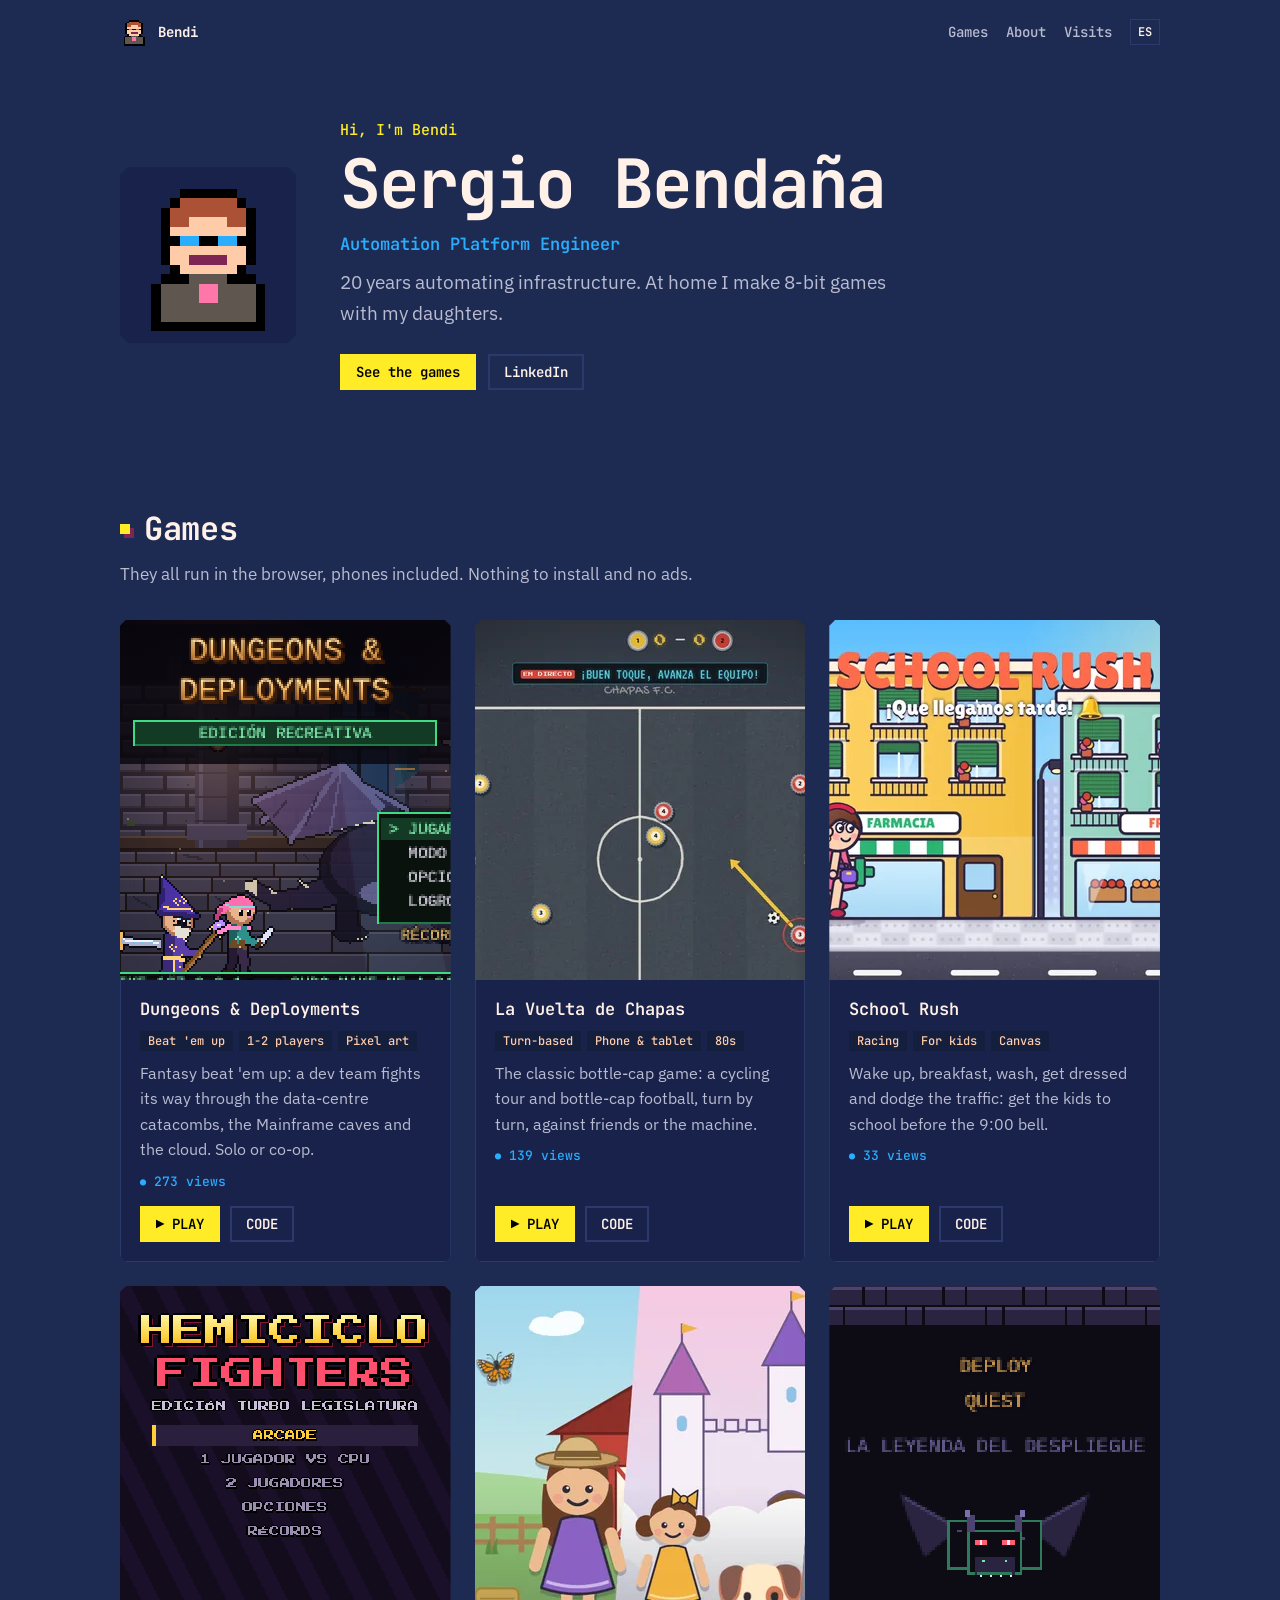
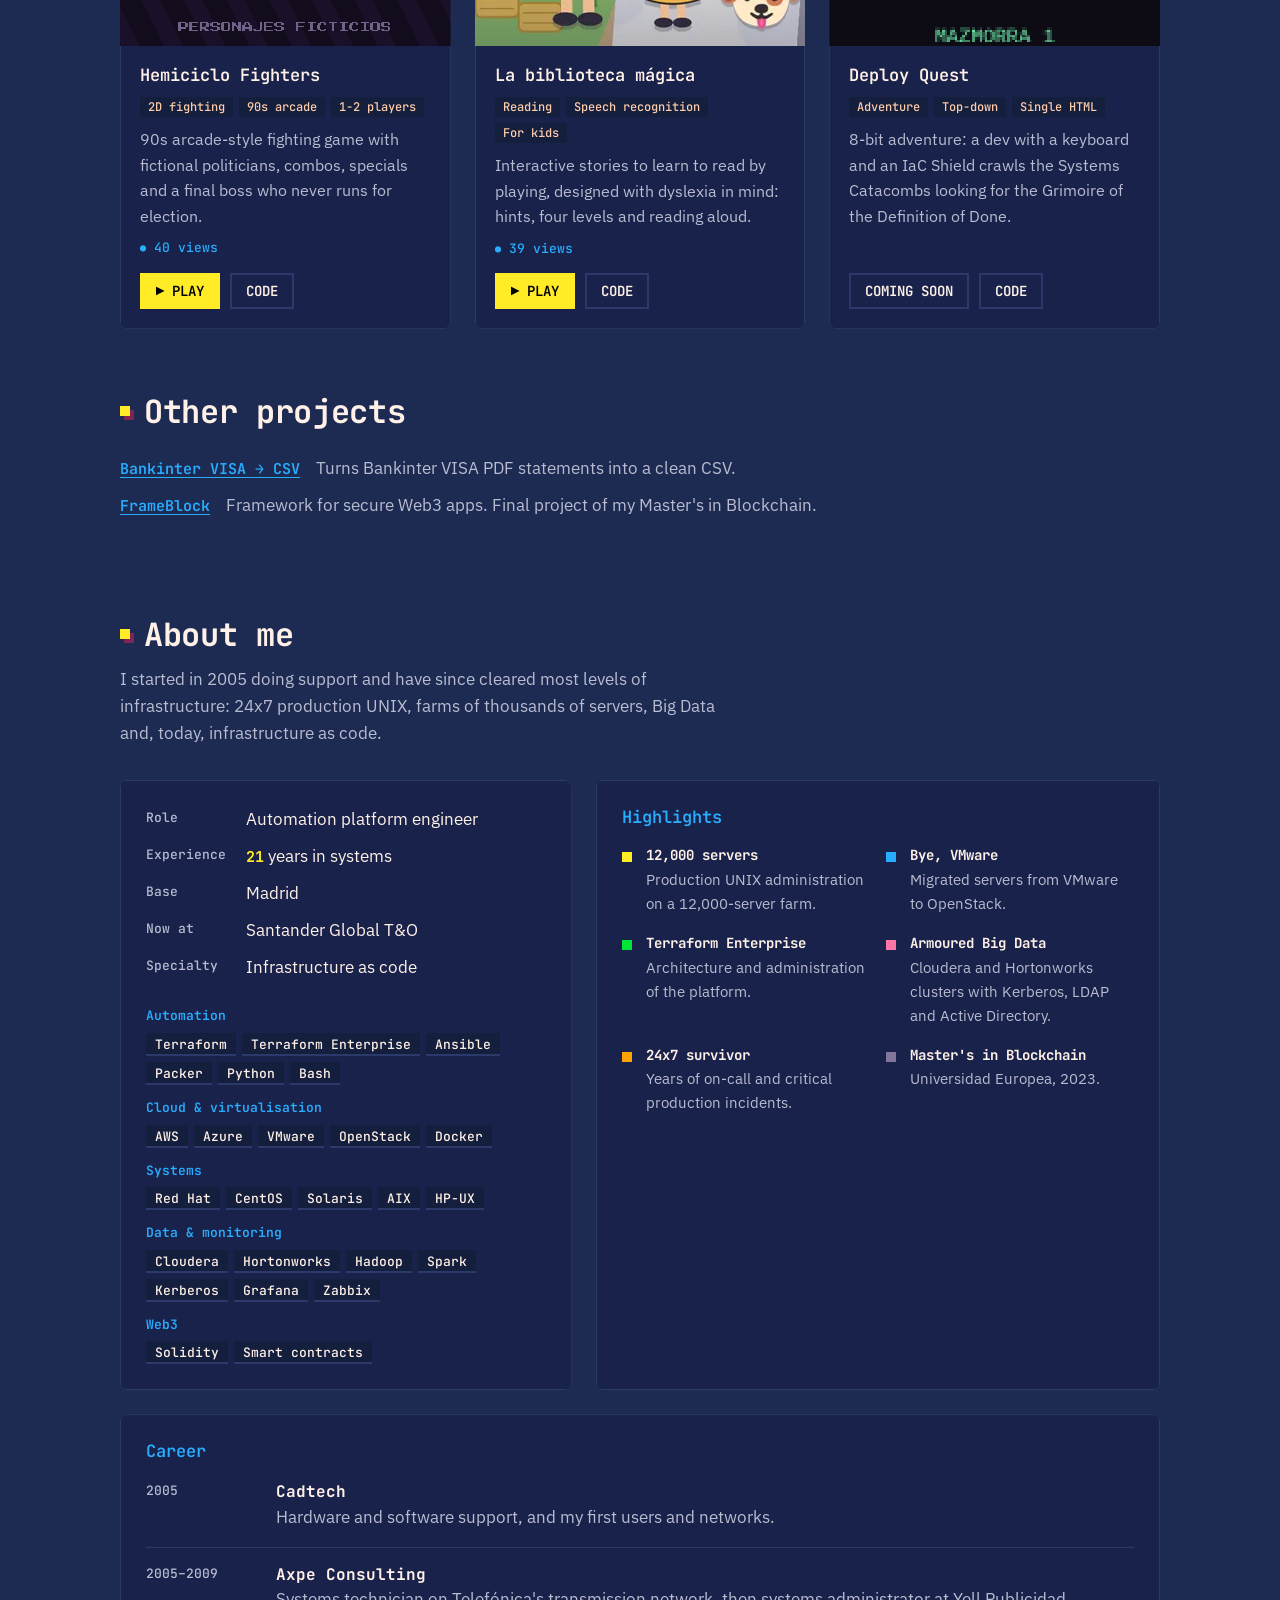
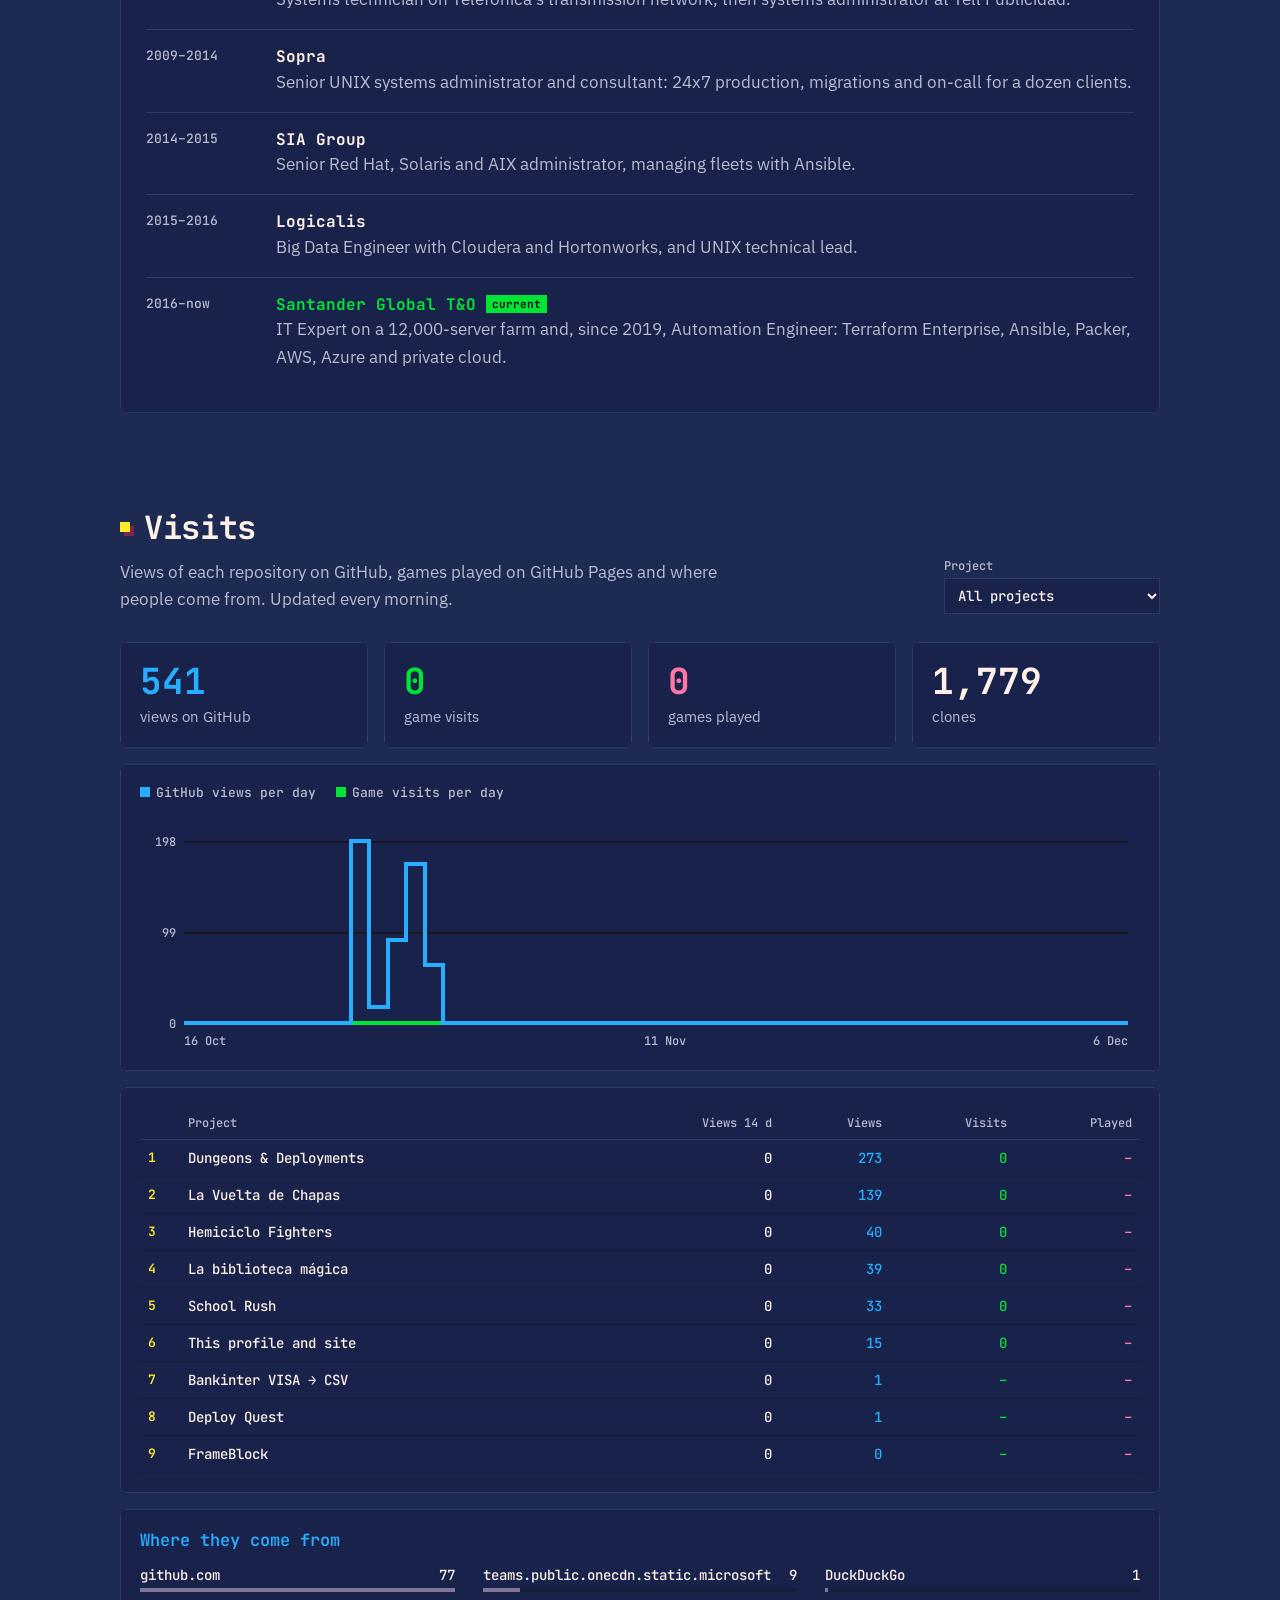
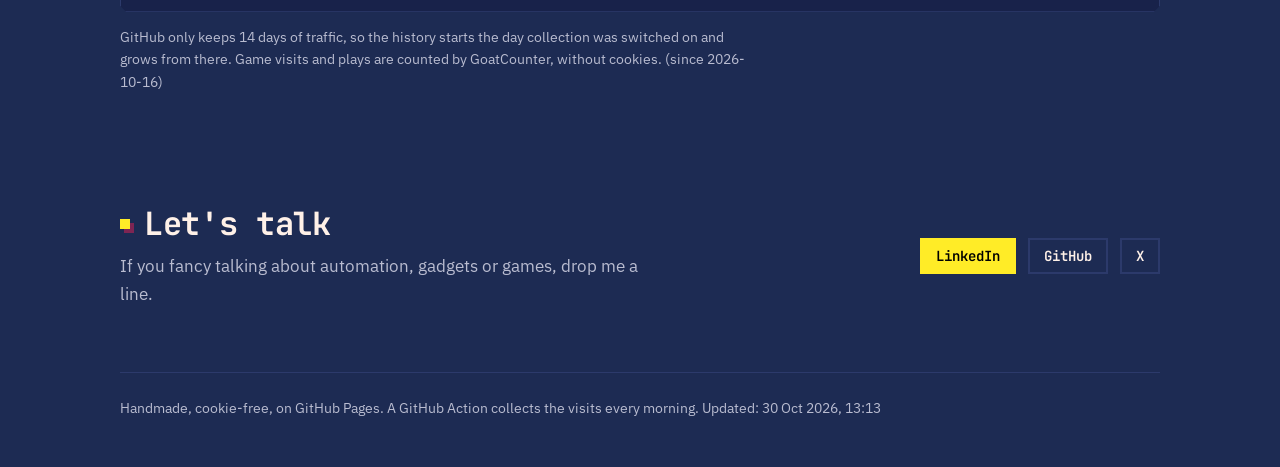
==== commit 429b12f6: "Less arcade: professional look with a pixel avatar - Hero with real name and role; pixel art kept fo" ====
--- a/docs/index.html
+++ b/docs/index.html
@@ -41,7 +41,6 @@
   --lilac: #83769c;
   --pink: #ff77a8;
   --peach: #ffccaa;
-  --px: "Press Start 2P", ui-monospace, monospace;
   --mono: "JetBrains Mono", ui-monospace, SFMono-Regular, Menlo, monospace;
   --sans: "IBM Plex Sans", system-ui, sans-serif;
   --gut: clamp(16px, 4vw, 40px);
@@ -70,23 +69,18 @@
   clip-path: polygon(6px 0, calc(100% - 6px) 0, 100% 6px, 100% calc(100% - 6px), calc(100% - 6px) 100%, 6px 100%, 0 calc(100% - 6px), 0 6px);
 }
 .btn {
-  display: inline-block; font: 10px/1 var(--px); text-decoration: none; padding: 11px 13px 10px;
+  display: inline-block; font: 600 14px/1 var(--mono); text-decoration: none; padding: 11px 16px;
   background: var(--yellow); color: var(--black); border: 0; cursor: pointer;
-  box-shadow: inset -3px -3px 0 var(--orange);
-  clip-path: polygon(3px 0, calc(100% - 3px) 0, 100% 3px, 100% calc(100% - 3px), calc(100% - 3px) 100%, 3px 100%, 0 calc(100% - 3px), 0 3px);
-}
-.btn:hover { background: var(--cream); color: var(--black); box-shadow: inset -3px -3px 0 var(--gray); }
+}
+.btn:hover { background: var(--cream); color: var(--black); }
 .btn:active { transform: translateY(1px); }
 .btn.ghost { background: transparent; color: var(--cream); box-shadow: inset 0 0 0 2px var(--line); }
 .btn.ghost:hover { box-shadow: inset 0 0 0 2px var(--blue); color: var(--blue); }
 
 /* ---------- top bar ---------- */
-.hud { display: grid; grid-template-columns: 1fr auto 1fr; align-items: center; gap: 12px; padding: 18px 0; font: 500 14px var(--mono); }
+.hud { display: grid; grid-template-columns: auto 1fr; align-items: center; gap: 12px; padding: 18px 0; font: 500 14px var(--mono); }
 .hud .brand { display: flex; align-items: center; gap: 10px; color: var(--cream); text-decoration: none; font-weight: 700; }
 .hud .brand img { width: 28px; height: 28px; image-rendering: pixelated; }
-.hud .mid { text-align: center; font: 9px/1.8 var(--px); color: var(--gray); }
-.hud .mid b { color: var(--cream); font-weight: 400; }
-.hud .lbl { color: var(--red); margin-right: 8px; }
 .hud .end { display: flex; justify-content: flex-end; gap: 18px; align-items: center; }
 .hud nav { display: flex; gap: 18px; }
 .hud nav a { color: var(--gray); text-decoration: none; }
@@ -96,16 +90,13 @@
 
 /* ---------- hero: the one fully pixel moment ---------- */
 .title { position: relative; padding: 56px 0 40px; display: grid; grid-template-columns: auto 1fr; gap: 44px; align-items: center; }
-.title .me { width: 176px; height: 176px; image-rendering: pixelated; }
-.title h1 { font: 400 clamp(44px, 9vw, 104px)/1.05 var(--px); color: var(--cream); text-shadow: 6px 6px 0 var(--plum); }
-.title .cls { font: 600 16px var(--mono); color: var(--blue); margin-top: 22px; }
-.title .tag { color: var(--gray); margin-top: 10px; max-width: 48ch; font-size: 20px; }
-.start { display: inline-block; margin-top: 26px; font: 11px var(--px); color: var(--yellow); text-decoration: none; }
-.start span { animation: blink 1.1s steps(1) infinite; }
-.start:hover { color: var(--cream); }
-@keyframes blink { 50% { visibility: hidden; } }
-@media (prefers-reduced-motion: reduce) { .start span { animation: none; } }
-.stars { position: absolute; inset: 0; z-index: -1; width: 100%; height: 100%; overflow: hidden; opacity: .8; }
+.title .me { width: 176px; height: 176px; image-rendering: pixelated; background: var(--panel); padding: 12px;
+  clip-path: polygon(8px 0, calc(100% - 8px) 0, 100% 8px, 100% calc(100% - 8px), calc(100% - 8px) 100%, 8px 100%, 0 calc(100% - 8px), 0 8px); }
+.title .hi { font: 500 15px var(--mono); color: var(--yellow); margin-bottom: 8px; }
+.title h1 { font: 700 clamp(38px, 6.4vw, 68px)/1.05 var(--mono); letter-spacing: -0.03em; color: var(--cream); }
+.title .cls { font: 600 17px var(--mono); color: var(--blue); margin-top: 14px; }
+.title .tag { color: var(--gray); margin-top: 12px; max-width: 52ch; font-size: 19px; }
+.title .cta { display: flex; gap: 12px; margin-top: 26px; flex-wrap: wrap; }
 
 /* ---------- games ---------- */
 .games { display: grid; grid-template-columns: repeat(auto-fill, minmax(320px, 1fr)); gap: 24px; margin-top: 32px; }
@@ -134,25 +125,25 @@
 .stats { display: grid; grid-template-columns: auto 1fr; gap: 10px 20px; margin: 0; }
 .stats dt { font: 500 13px/1.9 var(--mono); color: var(--gray); }
 .stats dd { margin: 0; }
-.stats dd b { font: 400 13px/1.8 var(--px); color: var(--yellow); }
+.stats dd b { font: 700 15px var(--mono); color: var(--yellow); }
 .inv { margin-top: 26px; display: grid; gap: 14px; }
 .inv h3 { font-size: 13px; color: var(--blue); margin-bottom: 8px; }
 .inv ul { list-style: none; padding: 0; margin: 0; display: flex; flex-wrap: wrap; gap: 6px; }
 .inv li { font: 500 13px var(--mono); padding: 3px 9px; background: var(--deep); box-shadow: inset 0 -2px 0 var(--line); }
 .ach { list-style: none; padding: 0; margin: 0; display: grid; grid-template-columns: repeat(auto-fill, minmax(220px, 1fr)); gap: 18px 16px; }
-.ach li { display: grid; grid-template-columns: 28px 1fr; grid-template-rows: auto 1fr; gap: 2px 12px; align-items: start; align-content: start; }
-.ach svg { grid-row: span 2; width: 28px; height: 28px; }
+.ach li { display: grid; grid-template-columns: 10px 1fr; grid-template-rows: auto 1fr; gap: 2px 14px; align-items: start; align-content: start; }
+.ach i { grid-row: span 2; width: 10px; height: 10px; margin-top: 6px; }
 .ach b { font: 700 14px/1.4 var(--mono); color: var(--cream); }
 .ach span { color: var(--gray); font-size: 15px; }
 .worlds { list-style: none; padding: 0; margin: 0; display: grid; }
 .worlds li { display: grid; grid-template-columns: 110px 1fr; gap: 20px; padding: 16px 0; border-top: 1px solid var(--line); }
 .worlds li:first-child { border-top: 0; padding-top: 0; }
 .worlds .w { font: 500 13px/1.6 var(--mono); color: var(--gray); }
-.worlds .w small { display: block; font: 9px var(--px); color: var(--red); margin-top: 6px; }
 .worlds b { font: 700 16px/1.4 var(--mono); color: var(--cream); display: block; }
 .worlds span { color: var(--gray); }
 .worlds .now b { color: var(--green); }
-.worlds .now b::after { content: " ◀"; color: var(--yellow); font-size: 12px; }
+.worlds .now b::after { content: "actual"; margin-left: 10px; font: 600 11px var(--mono); color: var(--black); background: var(--green); padding: 2px 6px; vertical-align: 2px; }
+html[lang="en"] .worlds .now b::after { content: "current"; }
 
 /* ---------- visits ---------- */
 .rhead { display: flex; justify-content: space-between; align-items: end; gap: 20px; flex-wrap: wrap; }
@@ -174,7 +165,7 @@
 th { font: 500 12px var(--mono); color: var(--gray); text-align: right; padding: 8px; white-space: nowrap; border-bottom: 1px solid var(--line); }
 td { text-align: right; padding: 9px 8px; white-space: nowrap; border-bottom: 1px solid var(--deep); }
 th:nth-child(-n+2), td:nth-child(-n+2) { text-align: left; }
-td.rk { font: 9px var(--px); color: var(--yellow); width: 48px; }
+td.rk { font: 600 13px var(--mono); color: var(--yellow); width: 40px; }
 tbody tr { cursor: pointer; }
 tbody tr:hover td { background: var(--deep); }
 tbody tr.on td { background: var(--plum); }
@@ -198,8 +189,6 @@
   section { padding-top: 56px; }
   .sheet { grid-template-columns: 1fr; }
   .kpis { grid-template-columns: repeat(2, 1fr); }
-  .hud { grid-template-columns: 1fr auto; }
-  .hud .mid { display: none; }
   .hud nav { display: none; }
   .worlds li { grid-template-columns: 1fr; gap: 4px; }
 }
@@ -210,7 +199,6 @@
 <div class="wrap">
   <header class="hud">
     <a class="brand" href="#"><img src="img/bendi.svg" alt="" width="28" height="28">Bendi</a>
-    <div class="mid"><span class="lbl">HI-SCORE</span><b id="hiscore">000000</b></div>
     <div class="end">
       <nav aria-label="Secciones">
         <a href="#juegos" data-t="nav.games">Juegos</a>
@@ -223,18 +211,16 @@
 
   <main>
     <div class="title">
-      <svg class="stars" aria-hidden="true" preserveAspectRatio="none" viewBox="0 0 400 200" shape-rendering="crispEdges">
-        <rect x="12" y="20" width="2" height="2" fill="#fff1e8"/><rect x="88" y="8" width="1" height="1" fill="#c2c3c7"/>
-        <rect x="150" y="30" width="1" height="1" fill="#ffec27"/><rect x="230" y="12" width="2" height="2" fill="#c2c3c7"/>
-        <rect x="300" y="40" width="1" height="1" fill="#fff1e8"/><rect x="370" y="16" width="2" height="2" fill="#29adff"/>
-        <rect x="340" y="110" width="1" height="1" fill="#fff1e8"/>
-      </svg>
       <img class="me" src="img/bendi.svg" alt="Bendi en pixel art" width="192" height="192">
       <div>
-        <h1>BENDI</h1>
-        <p class="cls" data-t="hero.class">Sergio Bendaña · Automation Platform Engineer</p>
-        <p class="tag" data-t="hero.tag">Llevo 20 años domando servidores. Ahora hago juegos de 8 bits con mis hijas.</p>
-        <a class="start" href="#juegos"><span data-t="hero.start">PULSA START ▶</span></a>
+        <p class="hi" data-t="hero.hi">Hola, soy Bendi</p>
+        <h1>Sergio Bendaña</h1>
+        <p class="cls">Automation Platform Engineer</p>
+        <p class="tag" data-t="hero.tag">Llevo 20 años automatizando infraestructura. En casa hago juegos de 8 bits con mis hijas.</p>
+        <div class="cta">
+          <a class="btn" href="#juegos" data-t="hero.games">Ver juegos</a>
+          <a class="btn ghost" href="https://www.linkedin.com/in/sergio-santiago-benda%C3%B1a-quesada/">LinkedIn</a>
+        </div>
       </div>
     </div>
 
@@ -252,8 +238,8 @@
       <div class="sheet">
         <div class="px card">
           <dl class="stats">
-            <dt data-t="p.class">Clase</dt><dd data-t="p.classv">Ingeniero de automatización de plataformas</dd>
-            <dt data-t="p.level">Nivel</dt><dd><b id="level">21</b> <span data-t="p.levelv">años en sistemas</span></dd>
+            <dt data-t="p.class">Rol</dt><dd data-t="p.classv">Ingeniero de automatización de plataformas</dd>
+            <dt data-t="p.level">Experiencia</dt><dd><b id="level">21</b> <span data-t="p.levelv">años en sistemas</span></dd>
             <dt data-t="p.base">Base</dt><dd>Madrid</dd>
             <dt data-t="p.world">Ahora en</dt><dd>Santander Global T&amp;O</dd>
             <dt data-t="p.ult">Especialidad</dt><dd data-t="p.ultv">Infraestructura como código</dd>
@@ -267,7 +253,7 @@
           </div>
         </div>
         <div class="px card">
-          <h3 data-t="ach.title">Logros desbloqueados</h3>
+          <h3 data-t="ach.title">Logros</h3>
           <ul class="ach" id="ach"></ul>
         </div>
       </div>
@@ -311,19 +297,19 @@
     "about.title": "Sobre mí",
     "about.lead": "Empecé en 2005 dando soporte y desde entonces he pasado por casi todos los niveles de la infraestructura: UNIX en producción 24x7, granjas de miles de servidores, Big Data y, hoy, infraestructura como código.",
     "hero.class": "Sergio Bendaña · Automation Platform Engineer",
-    "hero.tag": "Llevo 20 años domando servidores. Ahora hago juegos de 8 bits con mis hijas.",
-    "hero.start": "PULSA START ▶",
+    "hero.tag": "Llevo 20 años automatizando infraestructura. En casa hago juegos de 8 bits con mis hijas.",
+    "hero.hi": "Hola, soy Bendi", "hero.games": "Ver juegos",
     "games.title": "Juegos",
     "games.lead": "Todos se juegan en el navegador, también en el móvil. Sin instalar nada y sin anuncios.",
     "tools.title": "Otros proyectos",
     "play": "JUGAR", "code": "CÓDIGO", "soon": "PRÓXIMAMENTE",
     "views": "vistas", "visits": "visitas", "plays": "partidas",
-    "p.class": "Clase", "p.classv": "Ingeniero de automatización de plataformas",
-    "p.level": "Nivel", "p.levelv": "años en sistemas", "p.base": "Base", "p.world": "Ahora en",
+    "p.class": "Rol", "p.classv": "Ingeniero de automatización de plataformas",
+    "p.level": "Experiencia", "p.levelv": "años en sistemas", "p.base": "Base", "p.world": "Ahora en",
     "p.ult": "Especialidad", "p.ultv": "Infraestructura como código",
     "inv.auto": "Automatización", "inv.cloud": "Nube y virtualización", "inv.sys": "Sistemas",
     "inv.data": "Datos y monitorización", "inv.sc": "Contratos inteligentes",
-    "ach.title": "Logros desbloqueados", "worlds.title": "Trayectoria",
+    "ach.title": "Logros", "worlds.title": "Trayectoria",
     "rec.title": "Visitas", "rec.filter": "Proyecto", "all": "Todos los proyectos",
     "rec.lead": "Visitas a cada repositorio en GitHub, partidas en GitHub Pages y de dónde llega la gente. Se actualiza solo cada mañana.",
     "k.repo": "vistas en GitHub", "k.pages": "visitas a los juegos", "k.plays": "partidas jugadas", "k.clones": "clonados",
@@ -346,19 +332,19 @@
     "about.title": "About me",
     "about.lead": "I started in 2005 doing support and have since cleared most levels of infrastructure: 24x7 production UNIX, farms of thousands of servers, Big Data and, today, infrastructure as code.",
     "hero.class": "Sergio Bendaña · Automation Platform Engineer",
-    "hero.tag": "20 years taming servers. These days I make 8-bit games with my daughters.",
-    "hero.start": "PRESS START ▶",
+    "hero.tag": "20 years automating infrastructure. At home I make 8-bit games with my daughters.",
+    "hero.hi": "Hi, I'm Bendi", "hero.games": "See the games",
     "games.title": "Games",
     "games.lead": "They all run in the browser, phones included. Nothing to install and no ads.",
     "tools.title": "Other projects",
     "play": "PLAY", "code": "CODE", "soon": "COMING SOON",
     "views": "views", "visits": "visits", "plays": "games played",
-    "p.class": "Class", "p.classv": "Automation platform engineer",
-    "p.level": "Level", "p.levelv": "years in systems", "p.base": "Base", "p.world": "Now at",
+    "p.class": "Role", "p.classv": "Automation platform engineer",
+    "p.level": "Experience", "p.levelv": "years in systems", "p.base": "Base", "p.world": "Now at",
     "p.ult": "Specialty", "p.ultv": "Infrastructure as code",
     "inv.auto": "Automation", "inv.cloud": "Cloud & virtualisation", "inv.sys": "Systems",
     "inv.data": "Data & monitoring", "inv.sc": "Smart contracts",
-    "ach.title": "Achievements unlocked", "worlds.title": "Career",
+    "ach.title": "Highlights", "worlds.title": "Career",
     "rec.title": "Visits", "rec.filter": "Project", "all": "All projects",
     "rec.lead": "Views of each repository on GitHub, games played on GitHub Pages and where people come from. Updated every morning.",
     "k.repo": "views on GitHub", "k.pages": "game visits", "k.plays": "games played", "k.clones": "clones",
@@ -413,8 +399,6 @@
   { c: "#83769c", es: ["Máster en Blockchain", "Universidad Europea, 2023."],
     en: ["Master's in Blockchain", "Universidad Europea, 2023."] }
 ];
-/* 8x8 pixel trophy, filled with each achievement's colour */
-const TROPHY = ["kkkkkkkk", "kcwcccck", "kcwcccck", ".kcccck.", "..kcck..", "...kk...", "..kcck..", ".kkkkkk."];
 
 let lang = "es";
 try { lang = localStorage.getItem("lang") || (navigator.language || "es").slice(0, 2); } catch (e) {}
@@ -447,18 +431,12 @@
   : ([...PROJ.games, ...PROJ.tools].find(p => p.repo === name) || {}).title || name;
 
 /* ---------- static bits ---------- */
-function trophy(c) {
-  const pal = { k: "#000000", c, w: "#fff1e8" };
-  let r = "";
-  TROPHY.forEach((row, y) => [...row].forEach((ch, x) => { if (pal[ch]) r += `<rect x="${x}" y="${y}" width="1" height="1" fill="${pal[ch]}"/>`; }));
-  return `<svg viewBox="0 0 8 8" shape-rendering="crispEdges" aria-hidden="true">${r}</svg>`;
-}
 function renderPlayer() {
   document.getElementById("level").textContent = new Date().getFullYear() - 2005;
-  document.getElementById("ach").innerHTML = ACH.map(a => `<li>${trophy(a.c)}<b>${esc(a[lang][0])}</b><span>${esc(a[lang][1])}</span></li>`).join("");
+  document.getElementById("ach").innerHTML = ACH.map(a => `<li><i style="background:${a.c}"></i><b>${esc(a[lang][0])}</b><span>${esc(a[lang][1])}</span></li>`).join("");
   document.getElementById("worlds").innerHTML = WORLDS.map((w, i) => `
     <li class="${w.to === 0 ? "now" : ""}">
-      <div class="w">${w.from}${w.to !== w.from ? "–" + (w.to || t("now")) : ""}<small>${lang === "es" ? "MUNDO" : "WORLD"} ${i + 1}</small></div>
+      <div class="w">${w.from}${w.to !== w.from ? "–" + (w.to || t("now")) : ""}</div>
       <div><b>${esc(w.org)}</b><span>${esc(w[lang])}</span></div>
     </li>`).join("");
 }
@@ -553,7 +531,7 @@
   const refs = {};
   rs.forEach(r => (r.referrers || []).forEach(x => { refs[x.referrer] = (refs[x.referrer] || 0) + x.count; }));
   const refList = Object.entries(refs).sort((a, b) => b[1] - a[1]).slice(0, 8), refMax = refList[0]?.[1] || 1;
-  const rank = i => lang === "es" ? `${i + 1}º` : `${i + 1}${["ST", "ND", "RD"][i] || "TH"}`;
+  const rank = i => `${i + 1}`;
   const kpi = (cls, n, label) => `<div class="px kpi"><strong class="${cls}">${nf(n)}</strong><span>${label}</span></div>`;
 
   el.innerHTML = `
@@ -600,7 +578,6 @@
   document.querySelectorAll("[data-t]").forEach(n => { n.textContent = t(n.dataset.t); });
   document.getElementById("lang").textContent = lang === "es" ? "EN" : "ES";
   const all = repos();
-  document.getElementById("hiscore").textContent = pad(all.reduce((a, r) => a + sumViews(r) + lastHits(r), 0));
   renderPlayer(); renderGames(); renderFilter(); renderRecords();
   document.getElementById("updated").textContent = DATA.updated
     ? `${t("updated")} ${new Date(DATA.updated).toLocaleString(loc(), { dateStyle: "medium", timeStyle: "short" })}` : "";
--- a/docs/fonts/fonts.css
+++ b/docs/fonts/fonts.css
@@ -1,9 +1,4 @@
 /* Fonts served from this site, all under the SIL Open Font License (see the OFL files). */
-@font-face {
-  font-family: "Press Start 2P";
-  src: url("PressStart2P-Regular.ttf") format("truetype");
-  font-display: swap;
-}
 @font-face {
   font-family: "JetBrains Mono";
   src: url("JetBrainsMono.woff") format("woff");
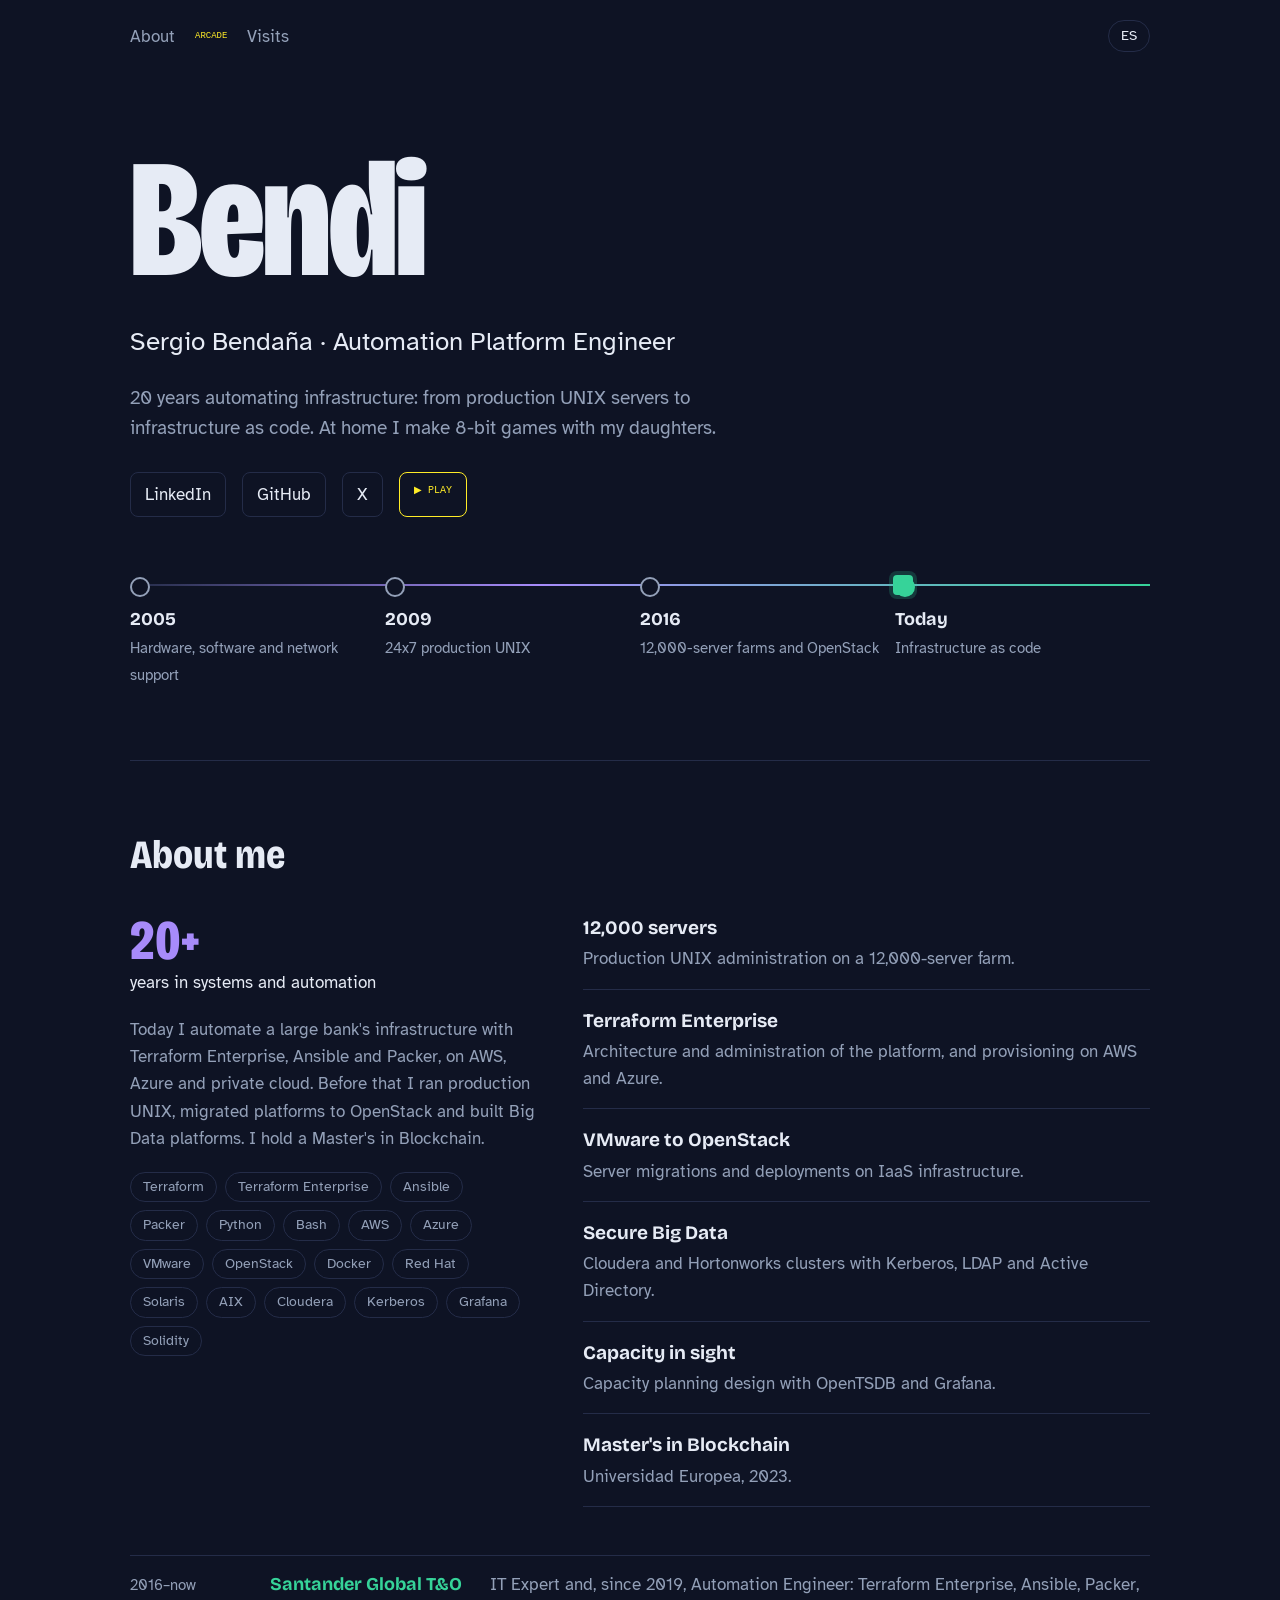
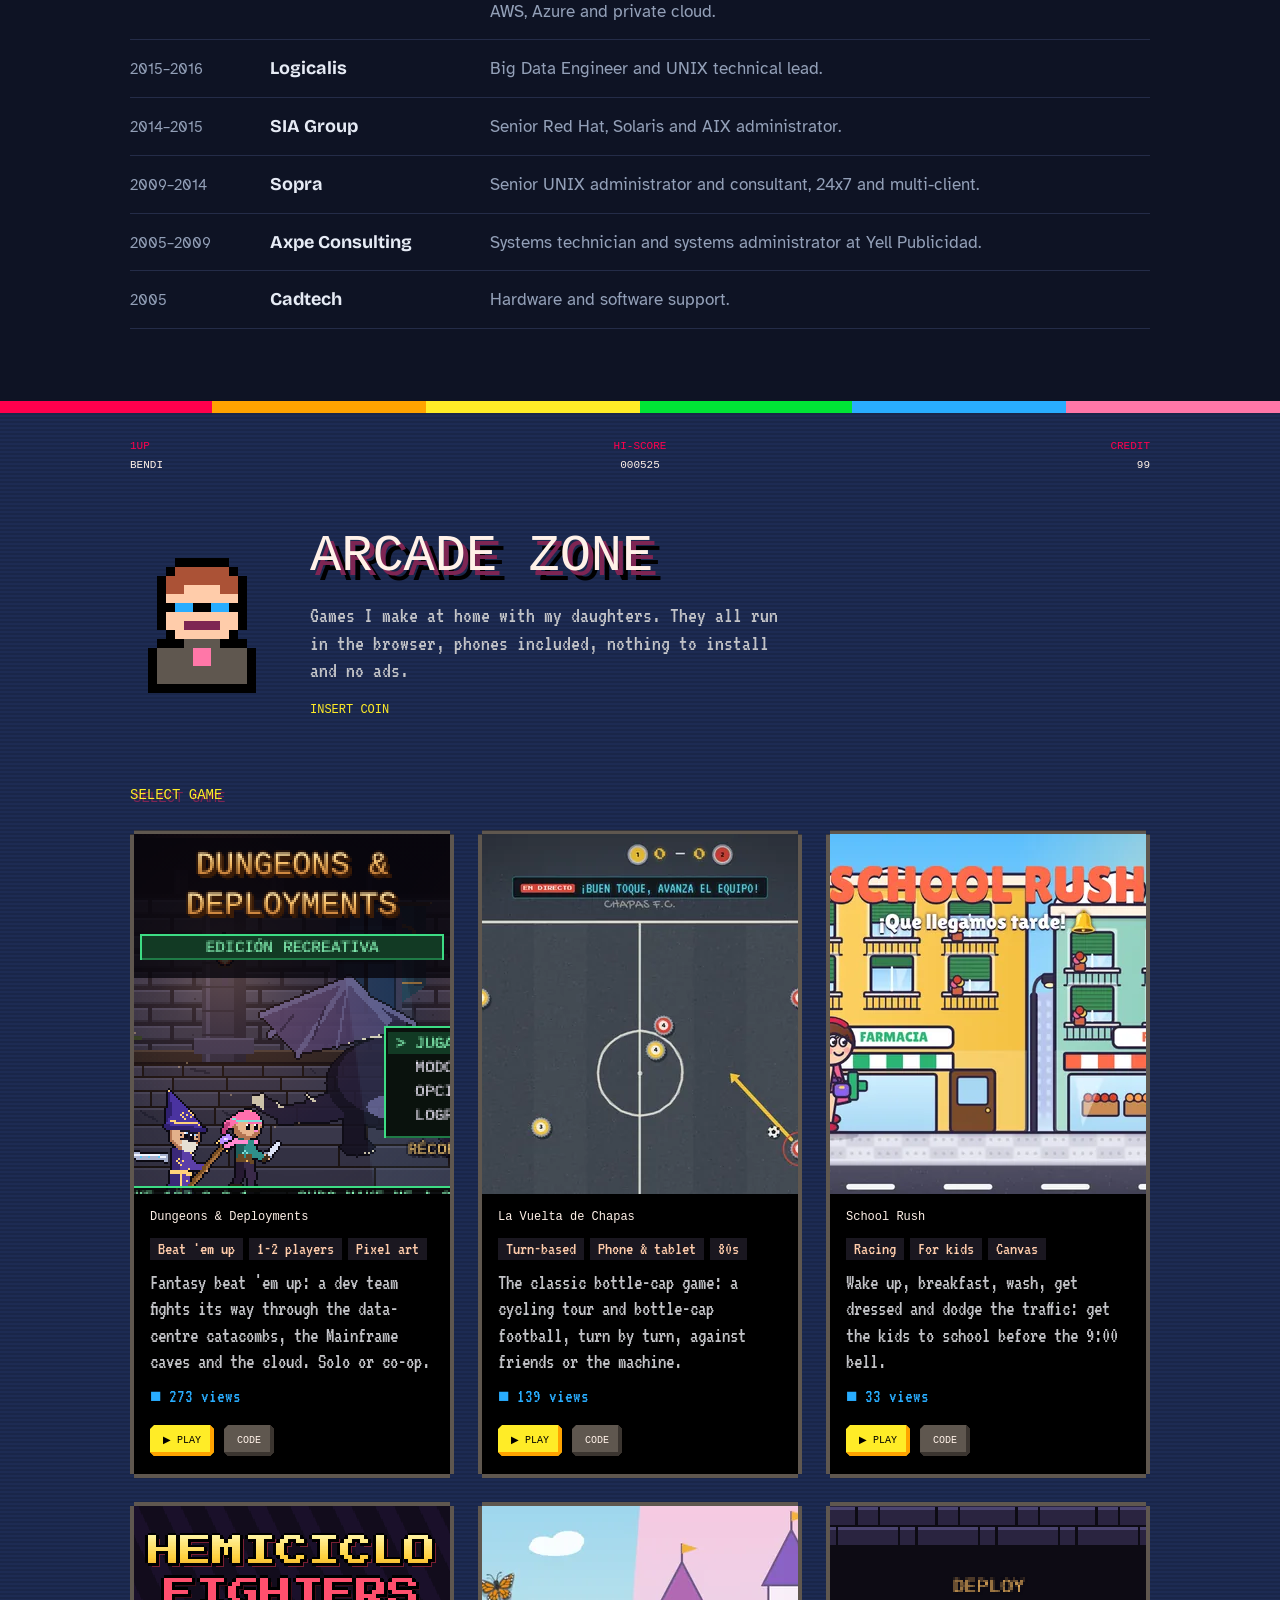
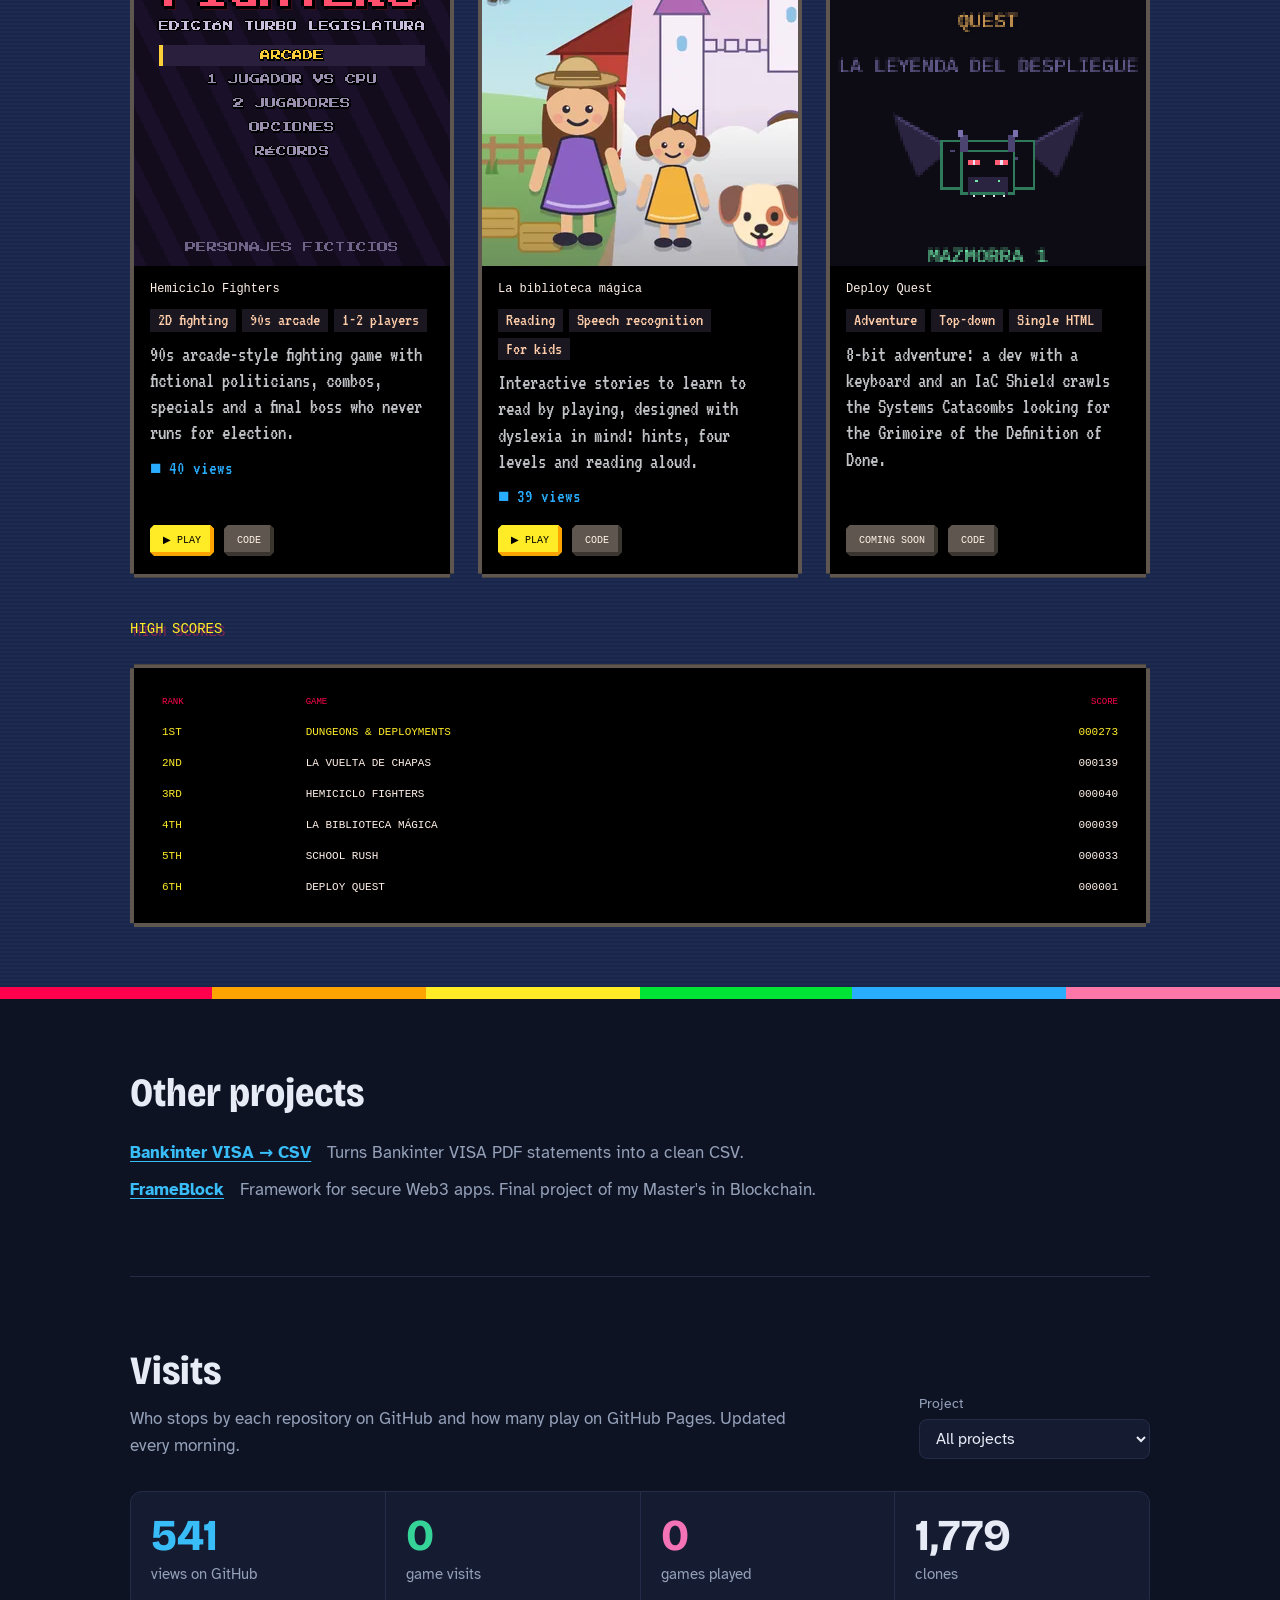
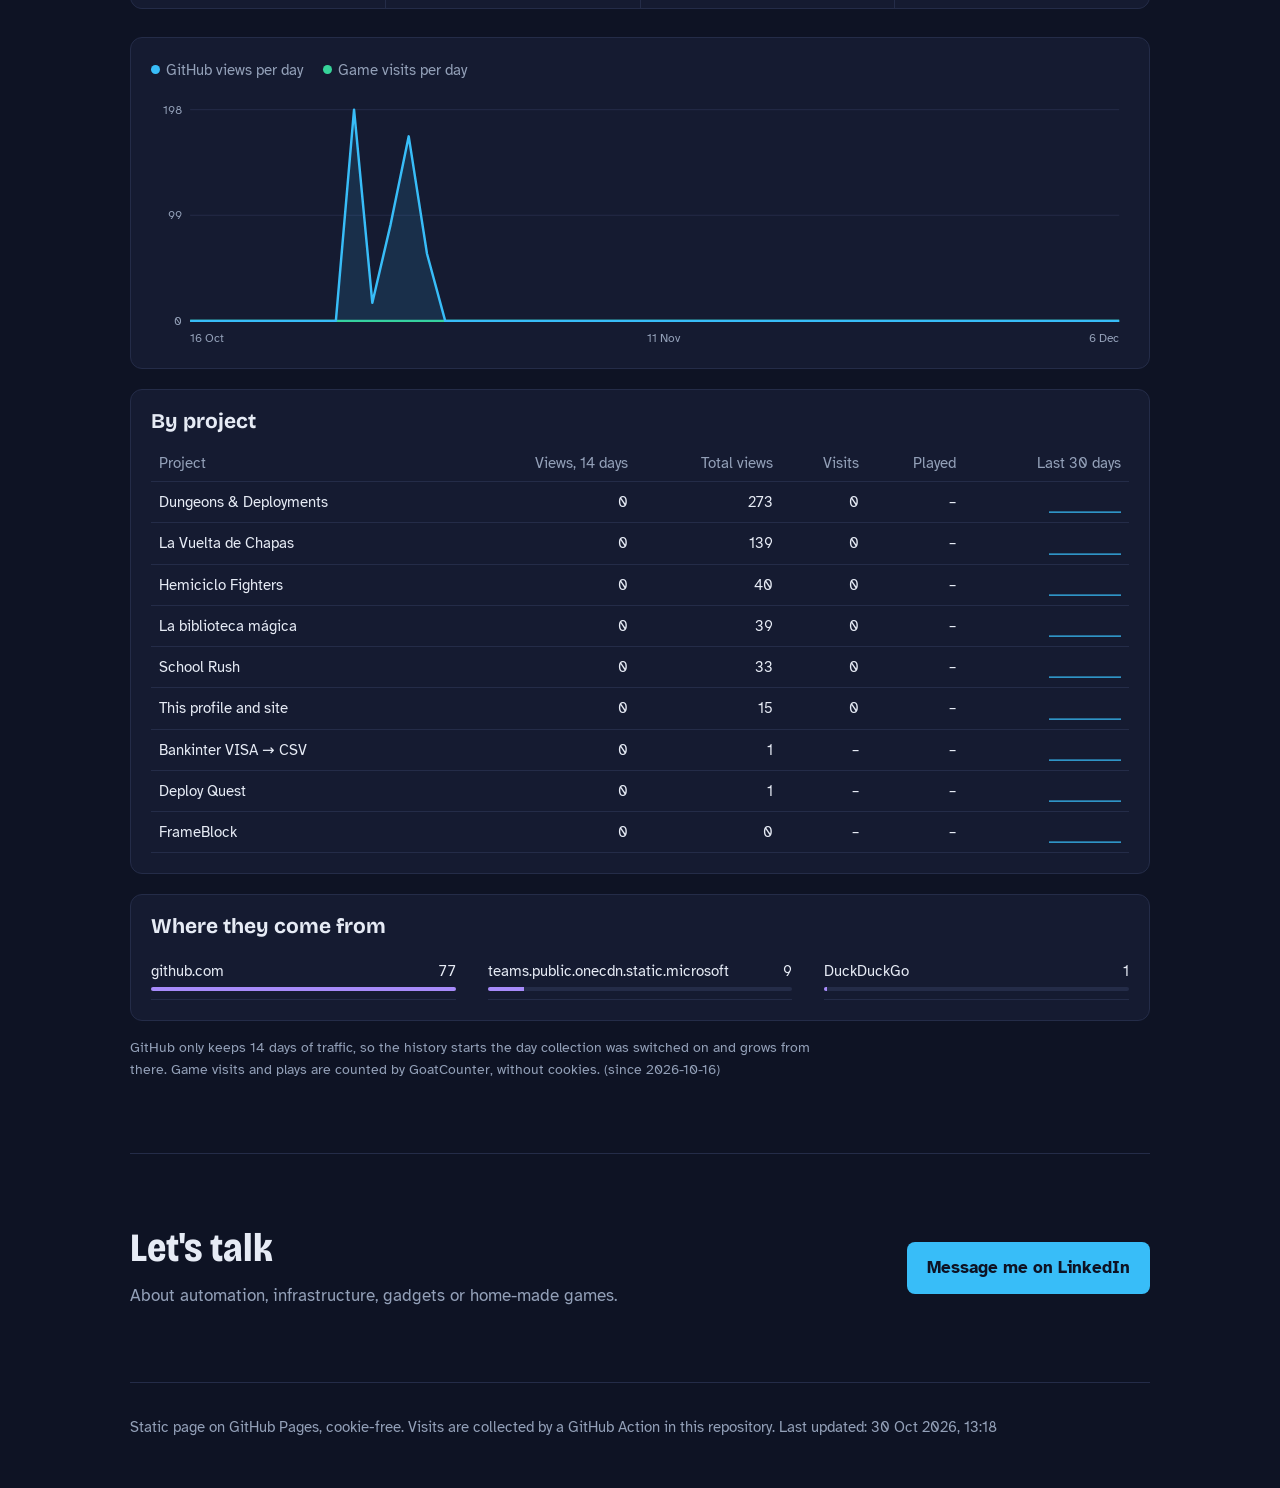
==== commit 155218a7: "Website: first design back, plus a full 8-bit arcade zone - Professional part as in the first versio" ====
--- a/docs/index.html
+++ b/docs/index.html
@@ -4,400 +4,444 @@
 <meta charset="utf-8">
 <meta name="viewport" content="width=device-width, initial-scale=1">
 <title>Bendi · Sergio Bendaña</title>
-<meta name="description" content="Juegos de 8 bits hechos en casa, 20 años automatizando infraestructura y las visitas de cada proyecto.">
+<meta name="description" content="20 años automatizando infraestructura, juegos de 8 bits hechos en casa y las visitas de cada proyecto.">
 <link rel="icon" href="img/bendi.svg" type="image/svg+xml">
 <link rel="canonical" href="https://serbenda.github.io/serbenda/">
 <meta property="og:type" content="website">
 <meta property="og:site_name" content="Bendi">
 <meta property="og:title" content="Bendi · Sergio Bendaña">
-<meta property="og:description" content="Juegos de 8 bits hechos en casa, 20 años automatizando infraestructura y las visitas de cada proyecto.">
+<meta property="og:description" content="20 años automatizando infraestructura, juegos de 8 bits hechos en casa y las visitas de cada proyecto.">
 <meta property="og:url" content="https://serbenda.github.io/serbenda/">
 <meta property="og:image" content="https://serbenda.github.io/serbenda/og.png">
 <meta property="og:image:width" content="1200">
 <meta property="og:image:height" content="630">
-<meta property="og:image:alt" content="Bendi, Player 1">
+<meta property="og:image:alt" content="Sergio Bendaña, Automation Platform Engineer">
 <meta property="og:locale" content="es_ES">
 <meta name="twitter:card" content="summary_large_image">
 <meta name="twitter:site" content="@serbenda">
-<meta name="theme-color" content="#1d2b53">
+<meta name="theme-color" content="#0e1324">
 <link rel="stylesheet" href="fonts/fonts.css">
 <style>
-/* PICO-8 palette, used calmly: navy base, cream text, colour only where it means something */
+/* =========================================================
+   Professional part: calm navy, Bricolage Grotesque + Atkinson
+   ========================================================= */
 :root {
-  --navy: #1d2b53;
-  --deep: #141e3d;
-  --panel: #18224a;
-  --line: #2c3a6b;
-  --black: #000000;
-  --plum: #7e2553;
-  --dkgray: #5f574f;
-  --gray: #b9bcd0;
-  --cream: #fff1e8;
-  --red: #ff004d;
-  --orange: #ffa300;
-  --yellow: #ffec27;
-  --green: #00e436;
-  --blue: #29adff;
-  --lilac: #83769c;
-  --pink: #ff77a8;
-  --peach: #ffccaa;
-  --mono: "JetBrains Mono", ui-monospace, SFMono-Regular, Menlo, monospace;
-  --sans: "IBM Plex Sans", system-ui, sans-serif;
+  --ink: #0e1324;
+  --panel: #151b31;
+  --line: #242c48;
+  --text: #e6ebf5;
+  --muted: #93a0b8;
+  --repo: #38bdf8;
+  --pages: #36d399;
+  --plays: #f472b6;
+  --violet: #a78bfa;
   --gut: clamp(16px, 4vw, 40px);
 }
 * { box-sizing: border-box; }
-html { background: var(--navy); color: var(--cream); }
-body { margin: 0; font: 17px/1.6 var(--sans); }
-img.pixel, .pixel img { image-rendering: pixelated; }
-a { color: var(--blue); text-underline-offset: 3px; }
-a:hover { color: var(--yellow); }
-:focus-visible { outline: 3px solid var(--yellow); outline-offset: 2px; }
-h1, h2, h3 { margin: 0; line-height: 1.25; }
-h2 { font: 700 clamp(24px, 3.2vw, 32px)/1.2 var(--mono); letter-spacing: -0.01em; }
-/* the geek mark on every section heading: one yellow pixel with a plum shadow */
-h2::before { content: ""; display: inline-block; width: 10px; height: 10px; background: var(--yellow); margin-right: 14px; vertical-align: 0.2em; box-shadow: 4px 4px 0 var(--plum); }
-h3 { font: 600 17px/1.35 var(--mono); }
+html { background: var(--ink); color: var(--text); scroll-behavior: smooth; }
+@media (prefers-reduced-motion: reduce) { html { scroll-behavior: auto; } }
+body { margin: 0; font: 17px/1.6 "Atkinson Hyperlegible", system-ui, sans-serif; font-variant-numeric: tabular-nums; }
+a { color: var(--repo); text-underline-offset: 3px; }
+a:hover { color: var(--text); }
+:focus-visible { outline: 2px solid var(--violet); outline-offset: 3px; border-radius: 4px; }
+h1, h2, h3 { font-family: "Bricolage Grotesque", system-ui, sans-serif; line-height: 1.1; margin: 0; }
+h2 { font-size: clamp(28px, 4vw, 40px); font-variation-settings: "wdth" 85; font-weight: 750; }
+h3 { font-size: 21px; font-weight: 700; }
 p { margin: 0; }
-.wrap { max-width: 1120px; margin: 0 auto; padding: 0 var(--gut); }
-section { padding: 80px 0 16px; }
-.lead { color: var(--gray); max-width: 62ch; margin-top: 12px; }
-
-/* Panels: flat, with small notched corners as a quiet nod to pixels */
-.px {
-  background: var(--panel);
-  box-shadow: inset 0 0 0 1px var(--line);
-  clip-path: polygon(6px 0, calc(100% - 6px) 0, 100% 6px, 100% calc(100% - 6px), calc(100% - 6px) 100%, 6px 100%, 0 calc(100% - 6px), 0 6px);
-}
-.btn {
-  display: inline-block; font: 600 14px/1 var(--mono); text-decoration: none; padding: 11px 16px;
-  background: var(--yellow); color: var(--black); border: 0; cursor: pointer;
-}
-.btn:hover { background: var(--cream); color: var(--black); }
-.btn:active { transform: translateY(1px); }
-.btn.ghost { background: transparent; color: var(--cream); box-shadow: inset 0 0 0 2px var(--line); }
-.btn.ghost:hover { box-shadow: inset 0 0 0 2px var(--blue); color: var(--blue); }
-
-/* ---------- top bar ---------- */
-.hud { display: grid; grid-template-columns: auto 1fr; align-items: center; gap: 12px; padding: 18px 0; font: 500 14px var(--mono); }
-.hud .brand { display: flex; align-items: center; gap: 10px; color: var(--cream); text-decoration: none; font-weight: 700; }
-.hud .brand img { width: 28px; height: 28px; image-rendering: pixelated; }
-.hud .end { display: flex; justify-content: flex-end; gap: 18px; align-items: center; }
-.hud nav { display: flex; gap: 18px; }
-.hud nav a { color: var(--gray); text-decoration: none; }
-.hud nav a:hover { color: var(--cream); }
-.lang { font: 600 12px var(--mono); background: none; color: var(--cream); border: 0; padding: 5px 8px; cursor: pointer; box-shadow: inset 0 0 0 1px var(--line); }
-.lang:hover { color: var(--yellow); }
-
-/* ---------- hero: the one fully pixel moment ---------- */
-.title { position: relative; padding: 56px 0 40px; display: grid; grid-template-columns: auto 1fr; gap: 44px; align-items: center; }
-.title .me { width: 176px; height: 176px; image-rendering: pixelated; background: var(--panel); padding: 12px;
-  clip-path: polygon(8px 0, calc(100% - 8px) 0, 100% 8px, 100% calc(100% - 8px), calc(100% - 8px) 100%, 8px 100%, 0 calc(100% - 8px), 0 8px); }
-.title .hi { font: 500 15px var(--mono); color: var(--yellow); margin-bottom: 8px; }
-.title h1 { font: 700 clamp(38px, 6.4vw, 68px)/1.05 var(--mono); letter-spacing: -0.03em; color: var(--cream); }
-.title .cls { font: 600 17px var(--mono); color: var(--blue); margin-top: 14px; }
-.title .tag { color: var(--gray); margin-top: 12px; max-width: 52ch; font-size: 19px; }
-.title .cta { display: flex; gap: 12px; margin-top: 26px; flex-wrap: wrap; }
-
-/* ---------- games ---------- */
-.games { display: grid; grid-template-columns: repeat(auto-fill, minmax(320px, 1fr)); gap: 24px; margin-top: 32px; }
-.cart { display: flex; flex-direction: column; }
-.cart:hover, .cart:focus-within { box-shadow: inset 0 0 0 2px var(--yellow); }
-.cart .shot { aspect-ratio: 16 / 9; width: 100%; display: block; object-fit: cover; background: var(--deep); }
-.cart .body { padding: 18px 20px 20px; display: flex; flex-direction: column; gap: 10px; flex: 1; }
-.cart p { color: var(--gray); font-size: 16px; }
-.tags { display: flex; flex-wrap: wrap; gap: 6px; list-style: none; margin: 0; padding: 0; }
-.tags li { font: 500 12px var(--mono); color: var(--peach); background: var(--deep); padding: 2px 8px; }
-.cart .act { display: flex; gap: 10px; align-items: center; margin-top: auto; padding-top: 6px; flex-wrap: wrap; }
-.score { display: flex; gap: 16px; flex-wrap: wrap; font: 500 13px var(--mono); color: var(--gray); }
-.score b { font-size: 10px; }
-.c-repo { color: var(--blue); }
-.c-pages { color: var(--green); }
-.c-plays { color: var(--pink); }
+.wrap { max-width: 1100px; margin: 0 auto; padding: 0 var(--gut); }
+section { padding: 72px 0; border-top: 1px solid var(--line); }
+.lead { color: var(--muted); max-width: 62ch; margin-top: 12px; }
+
+/* top bar */
+.bar { display: flex; justify-content: space-between; align-items: center; padding: 20px 0; gap: 16px; }
+.bar nav { display: flex; gap: 20px; flex-wrap: wrap; }
+.bar nav a { color: var(--muted); text-decoration: none; }
+.bar nav a:hover { color: var(--text); }
+.bar nav a.arc { font: 9px/1 "Press Start 2P", monospace; color: #ffec27; align-self: center; }
+.lang { background: none; border: 1px solid var(--line); color: var(--text); border-radius: 999px; padding: 4px 12px; font: inherit; font-size: 14px; cursor: pointer; }
+
+/* hero */
+.hero { padding: 56px 0 72px; }
+.hero h1 { font-size: clamp(64px, 14vw, 168px); font-weight: 800; font-variation-settings: "wdth" 75; letter-spacing: -0.02em; }
+.hero .who { font-size: clamp(20px, 2.4vw, 26px); margin-top: 8px; }
+.hero .pitch { color: var(--muted); max-width: 54ch; margin-top: 20px; font-size: 19px; }
+.links { display: flex; gap: 16px; flex-wrap: wrap; margin-top: 28px; }
+.links a { border: 1px solid var(--line); border-radius: 8px; padding: 8px 14px; color: var(--text); text-decoration: none; }
+.links a:hover { border-color: var(--repo); }
+.links a.play { border-color: #ffec27; color: #ffec27; font: 10px/1.9 "Press Start 2P", monospace; }
+.links a.play:hover { background: #ffec27; color: #000; }
+
+/* career line: the one moment of motion in the professional part */
+.pipe { margin-top: 56px; }
+.track { position: relative; display: grid; grid-template-columns: repeat(4, 1fr); }
+.track::before { content: ""; position: absolute; left: 0; right: 0; top: 11px; height: 2px; background: linear-gradient(90deg, var(--line), var(--violet) 40%, var(--pages)); }
+.stage { position: relative; padding-top: 32px; padding-right: 12px; }
+.stage::before { content: ""; position: absolute; top: 4px; left: 0; width: 16px; height: 16px; border-radius: 50%; background: var(--ink); border: 2px solid var(--muted); }
+.stage:last-child::before { border-color: var(--pages); background: var(--pages); }
+.stage b { display: block; font-family: "Bricolage Grotesque", sans-serif; font-size: 18px; }
+.stage span { color: var(--muted); font-size: 15px; }
+.token { position: absolute; top: 2px; left: 0; width: 20px; height: 20px; border-radius: 4px; background: var(--repo); box-shadow: 0 0 0 4px rgba(56, 189, 248, .18); animation: ship 3.2s cubic-bezier(.6, 0, .3, 1) .5s both; }
+@keyframes ship {
+  0% { left: 0; } 30% { left: calc(25% - 2px); } 40% { left: calc(25% - 2px); }
+  70% { left: calc(50% - 2px); } 80% { left: calc(50% - 2px); background: var(--repo); }
+  100% { left: calc(75% - 2px); background: var(--pages); box-shadow: 0 0 0 4px rgba(54, 211, 153, .2); }
+}
+@media (prefers-reduced-motion: reduce) { .token { animation: none; left: calc(75% - 2px); background: var(--pages); } }
+
+/* about */
+.exp { display: grid; grid-template-columns: minmax(0, 1fr) minmax(0, 1.4fr); gap: 48px; margin-top: 36px; }
+.exp .me { display: flex; gap: 20px; align-items: center; }
+.exp .years { font-family: "Bricolage Grotesque", sans-serif; font-size: 56px; font-weight: 800; font-variation-settings: "wdth" 75; line-height: 1; color: var(--violet); }
+.exp .side p { color: var(--muted); margin-top: 20px; }
+.chips { display: flex; flex-wrap: wrap; gap: 8px; margin-top: 20px; padding: 0; list-style: none; }
+.chips li { border: 1px solid var(--line); border-radius: 999px; padding: 3px 12px; font-size: 14px; color: var(--muted); }
+.wins { list-style: none; margin: 0; padding: 0; }
+.wins li { padding: 16px 0; border-bottom: 1px solid var(--line); }
+.wins li:first-child { padding-top: 0; }
+.wins b { display: block; font-family: "Bricolage Grotesque", sans-serif; font-size: 19px; margin-bottom: 2px; }
+.wins span { color: var(--muted); }
+.career { list-style: none; padding: 0; margin: 48px 0 0; display: grid; gap: 0; border-top: 1px solid var(--line); }
+.career li { display: grid; grid-template-columns: 120px 200px 1fr; gap: 20px; padding: 14px 0; border-bottom: 1px solid var(--line); align-items: baseline; }
+.career .y { color: var(--muted); font-size: 15px; }
+.career b { font-family: "Bricolage Grotesque", sans-serif; font-size: 18px; }
+.career span { color: var(--muted); }
+.career .now b { color: var(--pages); }
 .tools { list-style: none; padding: 0; margin: 24px 0 0; display: grid; gap: 10px; }
 .tools li { display: flex; gap: 16px; align-items: baseline; flex-wrap: wrap; }
-.tools a { font: 600 15px var(--mono); }
-.tools span { color: var(--gray); }
-
-/* ---------- about ---------- */
-.sheet { display: grid; grid-template-columns: minmax(0, 1fr) minmax(0, 1.25fr); gap: 24px; margin-top: 32px; }
-.card { padding: 26px; }
-.card > h3 { color: var(--blue); margin-bottom: 18px; }
-.stats { display: grid; grid-template-columns: auto 1fr; gap: 10px 20px; margin: 0; }
-.stats dt { font: 500 13px/1.9 var(--mono); color: var(--gray); }
-.stats dd { margin: 0; }
-.stats dd b { font: 700 15px var(--mono); color: var(--yellow); }
-.inv { margin-top: 26px; display: grid; gap: 14px; }
-.inv h3 { font-size: 13px; color: var(--blue); margin-bottom: 8px; }
-.inv ul { list-style: none; padding: 0; margin: 0; display: flex; flex-wrap: wrap; gap: 6px; }
-.inv li { font: 500 13px var(--mono); padding: 3px 9px; background: var(--deep); box-shadow: inset 0 -2px 0 var(--line); }
-.ach { list-style: none; padding: 0; margin: 0; display: grid; grid-template-columns: repeat(auto-fill, minmax(220px, 1fr)); gap: 18px 16px; }
-.ach li { display: grid; grid-template-columns: 10px 1fr; grid-template-rows: auto 1fr; gap: 2px 14px; align-items: start; align-content: start; }
-.ach i { grid-row: span 2; width: 10px; height: 10px; margin-top: 6px; }
-.ach b { font: 700 14px/1.4 var(--mono); color: var(--cream); }
-.ach span { color: var(--gray); font-size: 15px; }
-.worlds { list-style: none; padding: 0; margin: 0; display: grid; }
-.worlds li { display: grid; grid-template-columns: 110px 1fr; gap: 20px; padding: 16px 0; border-top: 1px solid var(--line); }
-.worlds li:first-child { border-top: 0; padding-top: 0; }
-.worlds .w { font: 500 13px/1.6 var(--mono); color: var(--gray); }
-.worlds b { font: 700 16px/1.4 var(--mono); color: var(--cream); display: block; }
-.worlds span { color: var(--gray); }
-.worlds .now b { color: var(--green); }
-.worlds .now b::after { content: "actual"; margin-left: 10px; font: 600 11px var(--mono); color: var(--black); background: var(--green); padding: 2px 6px; vertical-align: 2px; }
-html[lang="en"] .worlds .now b::after { content: "current"; }
-
-/* ---------- visits ---------- */
-.rhead { display: flex; justify-content: space-between; align-items: end; gap: 20px; flex-wrap: wrap; }
-select { font: 500 14px var(--mono); background: var(--panel); color: var(--cream); border: 0; padding: 8px 10px; box-shadow: inset 0 0 0 1px var(--line); }
-.flabel { display: block; color: var(--gray); font: 500 12px var(--mono); margin-bottom: 4px; }
-.kpis { display: grid; grid-template-columns: repeat(4, 1fr); gap: 16px; margin-top: 28px; }
-.kpi { padding: 18px 20px; }
-.kpi strong { display: block; font: 700 clamp(26px, 3.4vw, 36px)/1.2 var(--mono); font-variant-numeric: tabular-nums; }
-.kpi span { color: var(--gray); font-size: 15px; }
-.chart { margin-top: 16px; padding: 20px; overflow-x: auto; }
+.tools a { font-weight: 700; }
+.tools span { color: var(--muted); }
+
+/* visits dashboard */
+.head { display: flex; justify-content: space-between; align-items: end; gap: 20px; flex-wrap: wrap; }
+select { background: var(--panel); color: var(--text); border: 1px solid var(--line); border-radius: 8px; padding: 8px 12px; font: inherit; font-size: 16px; }
+.kpis { display: grid; grid-template-columns: repeat(4, 1fr); gap: 1px; background: var(--line); border: 1px solid var(--line); border-radius: 12px; overflow: hidden; margin-top: 32px; }
+.kpi { background: var(--panel); padding: 20px; }
+.kpi strong { display: block; font-family: "Bricolage Grotesque", sans-serif; font-size: clamp(30px, 4vw, 44px); font-weight: 750; line-height: 1.1; }
+.kpi span { color: var(--muted); font-size: 15px; }
+.chart { margin-top: 28px; background: var(--panel); border: 1px solid var(--line); border-radius: 12px; padding: 20px; overflow-x: auto; }
 .chart svg { display: block; width: 100%; min-width: 620px; height: auto; }
-.legend { display: flex; gap: 20px; flex-wrap: wrap; font: 500 13px var(--mono); color: var(--gray); margin-bottom: 10px; }
-.sq { display: inline-block; width: 10px; height: 10px; margin-right: 6px; }
-.axis { fill: var(--gray); font: 500 12px var(--mono); }
-.tip { fill: var(--yellow); font: 600 13px var(--mono); }
-.board { margin-top: 16px; padding: 20px; overflow-x: auto; }
-.board > h3 { color: var(--blue); margin-bottom: 14px; }
-table { width: 100%; border-collapse: collapse; font: 500 14px var(--mono); font-variant-numeric: tabular-nums; }
-th { font: 500 12px var(--mono); color: var(--gray); text-align: right; padding: 8px; white-space: nowrap; border-bottom: 1px solid var(--line); }
-td { text-align: right; padding: 9px 8px; white-space: nowrap; border-bottom: 1px solid var(--deep); }
-th:nth-child(-n+2), td:nth-child(-n+2) { text-align: left; }
-td.rk { font: 600 13px var(--mono); color: var(--yellow); width: 40px; }
+.legend { display: flex; gap: 20px; font-size: 15px; color: var(--muted); margin-bottom: 12px; flex-wrap: wrap; }
+.legend span { display: inline-flex; align-items: center; gap: 6px; }
+.dot { width: 9px; height: 9px; border-radius: 50%; display: inline-block; }
+.axis { fill: var(--muted); font: 12px "Atkinson Hyperlegible", sans-serif; }
+.tip { fill: var(--text); font: 700 13px "Atkinson Hyperlegible", sans-serif; }
+.box { background: var(--panel); border: 1px solid var(--line); border-radius: 12px; padding: 20px; overflow-x: auto; margin-top: 20px; }
+.box h3 { margin-bottom: 12px; }
+table { width: 100%; border-collapse: collapse; font-size: 15px; }
+th { text-align: right; color: var(--muted); font-weight: 400; padding: 6px 8px; border-bottom: 1px solid var(--line); white-space: nowrap; }
+td { text-align: right; padding: 8px; border-bottom: 1px solid var(--line); white-space: nowrap; }
+th:first-child, td:first-child { text-align: left; }
 tbody tr { cursor: pointer; }
-tbody tr:hover td { background: var(--deep); }
-tbody tr.on td { background: var(--plum); }
-.refs { list-style: none; padding: 0; margin: 0; display: grid; grid-template-columns: repeat(auto-fill, minmax(240px, 1fr)); gap: 8px 28px; font: 500 14px var(--mono); }
-.refs li { display: grid; grid-template-columns: 1fr auto; gap: 4px 12px; }
-.refs .b { grid-column: 1 / -1; height: 4px; background: var(--deep); }
-.refs .b i { display: block; height: 100%; background: var(--lilac); }
-.note { color: var(--gray); font-size: 14px; margin-top: 14px; max-width: 80ch; }
-.empty { padding: 24px; margin-top: 28px; }
-.empty ol { color: var(--gray); margin: 12px 0 0; padding-left: 24px; }
-
-/* ---------- contact ---------- */
-.over { padding: 96px 0 64px; display: flex; justify-content: space-between; align-items: center; gap: 24px; flex-wrap: wrap; }
-.over p { color: var(--gray); margin-top: 10px; max-width: 52ch; }
-.over .row { display: flex; gap: 12px; flex-wrap: wrap; }
-footer { padding: 24px 0 48px; color: var(--gray); font-size: 14px; border-top: 1px solid var(--line); }
-
-@media (max-width: 820px) {
-  .title { grid-template-columns: 1fr; gap: 24px; padding: 24px 0 16px; }
-  .title .me { width: 112px; height: 112px; }
-  section { padding-top: 56px; }
-  .sheet { grid-template-columns: 1fr; }
+tbody tr:hover td { background: rgba(56, 189, 248, .06); }
+tbody tr.on td { background: rgba(167, 139, 250, .12); }
+.spark { vertical-align: middle; }
+.refs { list-style: none; padding: 0; margin: 0; font-size: 15px; display: grid; grid-template-columns: repeat(auto-fill, minmax(260px, 1fr)); column-gap: 32px; }
+.refs li { display: grid; grid-template-columns: 1fr auto; gap: 4px 12px; padding: 8px 0; border-bottom: 1px solid var(--line); }
+.refs .b { grid-column: 1 / -1; height: 4px; background: var(--line); border-radius: 2px; overflow: hidden; }
+.refs .b i { display: block; height: 100%; background: var(--violet); }
+.note { color: var(--muted); font-size: 14px; margin-top: 16px; max-width: 80ch; }
+.empty { background: var(--panel); border: 1px dashed var(--line); border-radius: 12px; padding: 28px; margin-top: 32px; }
+.empty ol { margin: 12px 0 0; padding-left: 20px; color: var(--muted); }
+
+/* contact */
+.contact { display: flex; justify-content: space-between; align-items: center; gap: 24px; flex-wrap: wrap; }
+.contact .cta { background: var(--repo); color: var(--ink); text-decoration: none; font-weight: 700; border-radius: 8px; padding: 12px 20px; }
+.contact .cta:hover { background: var(--text); color: var(--ink); }
+footer { border-top: 1px solid var(--line); padding: 32px 0 48px; color: var(--muted); font-size: 15px; }
+
+/* =========================================================
+   Arcade zone: full 8-bit. PICO-8 palette, Press Start 2P + VT323
+   ========================================================= */
+.arcade {
+  --a-bg: #1d2b53; --a-black: #000; --a-plum: #7e2553; --a-dk: #5f574f; --a-gray: #c2c3c7; --a-cream: #fff1e8;
+  --a-red: #ff004d; --a-orange: #ffa300; --a-yellow: #ffec27; --a-green: #00e436; --a-blue: #29adff; --a-pink: #ff77a8; --a-peach: #ffccaa;
+  position: relative; background: var(--a-bg); color: var(--a-cream);
+  font: 22px/1.25 "VT323", ui-monospace, monospace; -webkit-font-smoothing: none;
+  /* faint CRT scanlines */
+  background-image: repeating-linear-gradient(0deg, rgba(0, 0, 0, .12) 0 2px, transparent 2px 4px);
+  padding: 0 0 72px; border: 0;
+}
+/* rainbow pixel strips where the zone starts and ends */
+.arcade::before, .arcade::after {
+  content: ""; position: absolute; left: 0; right: 0; height: 12px;
+  background: linear-gradient(90deg, var(--a-red) 0 16.6%, var(--a-orange) 0 33.3%, var(--a-yellow) 0 50%, var(--a-green) 0 66.6%, var(--a-blue) 0 83.3%, var(--a-pink) 0);
+}
+.arcade::before { top: 0; }
+.arcade::after { bottom: 0; }
+.arcade a { color: var(--a-blue); }
+.arcade a:hover { color: var(--a-yellow); }
+.arcade :focus-visible { outline: 4px solid var(--a-yellow); outline-offset: 2px; border-radius: 0; }
+.a-hud { display: grid; grid-template-columns: 1fr auto 1fr; gap: 12px; padding: 36px 0 8px; font: 11px/1.7 "Press Start 2P", monospace; }
+.a-hud .l { color: var(--a-red); display: block; }
+.a-hud .c { text-align: center; }
+.a-hud .r { text-align: right; }
+.a-title { display: grid; grid-template-columns: auto 1fr; gap: 36px; align-items: center; padding: 40px 0 24px; }
+.a-title img { width: 144px; height: 144px; image-rendering: pixelated; }
+.a-title h2 { font: 400 clamp(26px, 5vw, 52px)/1.3 "Press Start 2P", monospace; color: var(--a-cream); text-shadow: 5px 5px 0 var(--a-plum), 10px 10px 0 var(--a-black); font-variation-settings: normal; }
+.a-title p { color: var(--a-gray); margin-top: 12px; max-width: 52ch; }
+.coin { display: inline-block; margin-top: 18px; font: 12px "Press Start 2P", monospace; color: var(--a-yellow); }
+.coin span { animation: blink 1.1s steps(1) infinite; }
+@keyframes blink { 50% { visibility: hidden; } }
+@media (prefers-reduced-motion: reduce) { .coin span { animation: none; } }
+.a-sub { font: 14px/1.6 "Press Start 2P", monospace; color: var(--a-yellow); text-shadow: 3px 3px 0 var(--a-plum); margin-top: 40px; }
+.pxbox {
+  background: var(--a-black); box-shadow: inset 0 0 0 4px var(--frame, var(--a-dk));
+  clip-path: polygon(4px 0, calc(100% - 4px) 0, calc(100% - 4px) 4px, 100% 4px, 100% calc(100% - 4px), calc(100% - 4px) calc(100% - 4px), calc(100% - 4px) 100%, 4px 100%, 4px calc(100% - 4px), 0 calc(100% - 4px), 0 4px, 4px 4px);
+}
+.carts { display: grid; grid-template-columns: repeat(auto-fill, minmax(320px, 1fr)); gap: 24px; margin-top: 24px; }
+.cart { display: flex; flex-direction: column; padding: 4px; }
+.cart:hover, .cart:focus-within { --frame: var(--a-yellow); }
+.cart .shot { aspect-ratio: 16 / 9; width: 100%; display: block; object-fit: cover; background: var(--a-bg); }
+.cart .shot.pixel { image-rendering: pixelated; }
+.cart .body { padding: 14px 16px 18px; display: flex; flex-direction: column; gap: 10px; flex: 1; }
+.cart h3 { font: 12px/1.6 "Press Start 2P", monospace; color: var(--a-cream); }
+.cart p { color: var(--a-gray); font-size: 21px; }
+.cart .tags { display: flex; flex-wrap: wrap; gap: 6px; list-style: none; margin: 0; padding: 0; }
+.cart .tags li { font-size: 18px; color: var(--a-peach); background: #1a1720; padding: 0 8px; }
+.cart .act { display: flex; gap: 10px; align-items: center; margin-top: auto; padding-top: 6px; flex-wrap: wrap; }
+.cart .sc { display: flex; gap: 14px; flex-wrap: wrap; font-size: 19px; }
+.pbtn {
+  display: inline-block; font: 10px/1 "Press Start 2P", monospace; text-decoration: none; padding: 11px 13px 10px;
+  background: var(--a-yellow); color: var(--a-black) !important; box-shadow: inset -4px -4px 0 var(--a-orange);
+  clip-path: polygon(4px 0, calc(100% - 4px) 0, 100% 4px, 100% calc(100% - 4px), calc(100% - 4px) 100%, 4px 100%, 0 calc(100% - 4px), 0 4px);
+}
+.pbtn:hover { background: var(--a-cream); box-shadow: inset -4px -4px 0 var(--a-gray); }
+.pbtn:active { transform: translateY(2px); }
+.pbtn.ghost { background: var(--a-dk); color: var(--a-cream) !important; box-shadow: inset -4px -4px 0 #3b3530; }
+.pbtn.ghost:hover { background: #83769c; }
+.hs { margin-top: 24px; padding: 24px; }
+.hs table { font: 11px/1 "Press Start 2P", monospace; }
+.hs th { color: var(--a-red); font-weight: 400; border: 0; padding: 10px 8px; font-size: 9px; }
+.hs td { border: 0; padding: 10px 8px; color: var(--a-cream); }
+.hs tbody tr { cursor: default; }
+.hs tbody tr:hover td { background: transparent; }
+.hs td.rk { color: var(--a-yellow); }
+.hs th:nth-child(2), .hs td:nth-child(2) { text-align: left; }
+.hs tr:nth-child(1) td { color: var(--a-yellow); }
+.c-repo { color: var(--repo); }
+.c-pages { color: var(--pages); }
+.c-plays { color: var(--plays); }
+.arcade .c-repo { color: var(--a-blue); }
+.arcade .c-pages { color: var(--a-green); }
+.arcade .c-plays { color: var(--a-pink); }
+
+@media (max-width: 760px) {
   .kpis { grid-template-columns: repeat(2, 1fr); }
-  .hud nav { display: none; }
-  .worlds li { grid-template-columns: 1fr; gap: 4px; }
+  .exp { grid-template-columns: 1fr; gap: 32px; }
+  .career li { grid-template-columns: 1fr; gap: 2px; }
+  .track { grid-template-columns: repeat(2, 1fr); row-gap: 20px; }
+  .track::before, .token { display: none; }
+  .bar nav { gap: 14px; font-size: 15px; }
+  .a-hud { grid-template-columns: 1fr 1fr; }
+  .a-hud .c { display: none; }
+  .a-title { grid-template-columns: 1fr; gap: 20px; }
+  .a-title img { width: 96px; height: 96px; }
+  .hs { padding: 14px; }
+  .hs table { font-size: 9px; }
 }
 </style>
-
 </head>
 <body>
 <div class="wrap">
-  <header class="hud">
-    <a class="brand" href="#"><img src="img/bendi.svg" alt="" width="28" height="28">Bendi</a>
-    <div class="end">
-      <nav aria-label="Secciones">
-        <a href="#juegos" data-t="nav.games">Juegos</a>
-        <a href="#sobre-mi" data-t="nav.about">Sobre mí</a>
-        <a href="#visitas" data-t="nav.records">Visitas</a>
-      </nav>
-      <button class="lang" id="lang" type="button" aria-label="Change language">EN</button>
-    </div>
+  <header class="bar">
+    <nav aria-label="Secciones">
+      <a href="#sobre-mi" data-t="nav.about">Sobre mí</a>
+      <a class="arc" href="#arcade" data-t="nav.arcade">ARCADE</a>
+      <a href="#visitas" data-t="nav.visits">Visitas</a>
+    </nav>
+    <button class="lang" id="lang" type="button" aria-label="Change language">EN</button>
   </header>
 
   <main>
-    <div class="title">
-      <img class="me" src="img/bendi.svg" alt="Bendi en pixel art" width="192" height="192">
-      <div>
-        <p class="hi" data-t="hero.hi">Hola, soy Bendi</p>
-        <h1>Sergio Bendaña</h1>
-        <p class="cls">Automation Platform Engineer</p>
-        <p class="tag" data-t="hero.tag">Llevo 20 años automatizando infraestructura. En casa hago juegos de 8 bits con mis hijas.</p>
-        <div class="cta">
-          <a class="btn" href="#juegos" data-t="hero.games">Ver juegos</a>
-          <a class="btn ghost" href="https://www.linkedin.com/in/sergio-santiago-benda%C3%B1a-quesada/">LinkedIn</a>
+    <div class="hero">
+      <h1>Bendi</h1>
+      <p class="who">Sergio Bendaña · Automation Platform Engineer</p>
+      <p class="pitch" data-t="hero.pitch">Llevo 20 años automatizando infraestructura: de los servidores UNIX en producción a la infraestructura como código. En casa hago juegos de 8 bits con mis hijas.</p>
+      <div class="links">
+        <a href="https://www.linkedin.com/in/sergio-santiago-benda%C3%B1a-quesada/">LinkedIn</a>
+        <a href="https://github.com/serbenda">GitHub</a>
+        <a href="https://x.com/serbenda">X</a>
+        <a class="play" href="#arcade" data-t="hero.play">▶ JUGAR</a>
+      </div>
+
+      <div class="pipe" aria-label="De 2005 a hoy" data-t-aria="hero.pipe">
+        <div class="track">
+          <div class="token" aria-hidden="true"></div>
+          <div class="stage"><b>2005</b><span data-t="st.1">Soporte de hardware, software y redes</span></div>
+          <div class="stage"><b>2009</b><span data-t="st.2">UNIX en producción 24x7</span></div>
+          <div class="stage"><b>2016</b><span data-t="st.3">Granjas de 12.000 servidores y OpenStack</span></div>
+          <div class="stage"><b data-t="st.4">Hoy</b><span data-t="st.4d">Infraestructura como código</span></div>
         </div>
       </div>
     </div>
 
-    <section id="juegos">
-      <h2 data-t="games.title">Juegos</h2>
-      <p class="lead" data-t="games.lead">Todos se juegan en el navegador, también en el móvil. Sin instalar nada y sin anuncios.</p>
-      <div class="games" id="games"></div>
-      <h2 style="margin-top:64px" data-t="tools.title">Otros proyectos</h2>
+    <section id="sobre-mi">
+      <h2 data-t="about.title">Sobre mí</h2>
+      <div class="exp">
+        <div class="side">
+          <div class="me">
+            <div><div class="years">20+</div><span data-t="exp.years">años en sistemas y automatización</span></div>
+          </div>
+          <p data-t="exp.lead">Hoy automatizo la infraestructura de un gran banco con Terraform Enterprise, Ansible y Packer, sobre AWS, Azure y nube privada. Antes administré UNIX en producción, migré entornos a OpenStack y monté plataformas Big Data. Tengo un máster en Blockchain.</p>
+          <ul class="chips" aria-label="Stack">
+            <li>Terraform</li><li>Terraform Enterprise</li><li>Ansible</li><li>Packer</li><li>Python</li><li>Bash</li>
+            <li>AWS</li><li>Azure</li><li>VMware</li><li>OpenStack</li><li>Docker</li><li>Red Hat</li>
+            <li>Solaris</li><li>AIX</li><li>Cloudera</li><li>Kerberos</li><li>Grafana</li><li>Solidity</li>
+          </ul>
+        </div>
+        <ul class="wins" id="wins"></ul>
+      </div>
+      <ol class="career" id="career"></ol>
+    </section>
+  </main>
+</div>
+
+<section class="arcade" id="arcade" aria-labelledby="arcade-title">
+  <div class="wrap">
+    <div class="a-hud" aria-hidden="true">
+      <div><span class="l">1UP</span>BENDI</div>
+      <div class="c"><span class="l">HI-SCORE</span><span id="hiscore">000000</span></div>
+      <div class="r"><span class="l">CREDIT</span>99</div>
+    </div>
+    <div class="a-title">
+      <img src="img/bendi.svg" alt="" width="144" height="144">
+      <div>
+        <h2 id="arcade-title" data-t="a.title">ZONA ARCADE</h2>
+        <p data-t="a.lead">Juegos que hago en casa con mis hijas. Todos se juegan en el navegador, también en el móvil, sin instalar nada y sin anuncios.</p>
+        <span class="coin"><span data-t="a.coin">INSERTA MONEDA</span></span>
+      </div>
+    </div>
+    <h3 class="a-sub" data-t="a.select">SELECCIONA JUEGO</h3>
+    <div class="carts" id="games"></div>
+    <h3 class="a-sub" data-t="a.hs">TABLA DE RÉCORDS</h3>
+    <div class="pxbox hs"><table id="hs"></table></div>
+  </div>
+</section>
+
+<div class="wrap">
+  <main>
+    <section id="otros" style="border-top:0">
+      <h2 data-t="tools.title">Otros proyectos</h2>
       <ul class="tools" id="tools"></ul>
     </section>
 
-    <section id="sobre-mi">
-      <h2 data-t="about.title">Sobre mí</h2>
-      <p class="lead" data-t="about.lead">Empecé en 2005 dando soporte y desde entonces he pasado por casi todos los niveles de la infraestructura: UNIX en producción 24x7, granjas de miles de servidores, Big Data y, hoy, infraestructura como código.</p>
-      <div class="sheet">
-        <div class="px card">
-          <dl class="stats">
-            <dt data-t="p.class">Rol</dt><dd data-t="p.classv">Ingeniero de automatización de plataformas</dd>
-            <dt data-t="p.level">Experiencia</dt><dd><b id="level">21</b> <span data-t="p.levelv">años en sistemas</span></dd>
-            <dt data-t="p.base">Base</dt><dd>Madrid</dd>
-            <dt data-t="p.world">Ahora en</dt><dd>Santander Global T&amp;O</dd>
-            <dt data-t="p.ult">Especialidad</dt><dd data-t="p.ultv">Infraestructura como código</dd>
-          </dl>
-          <div class="inv">
-            <div><h3 data-t="inv.auto">Automatización</h3><ul><li>Terraform</li><li>Terraform Enterprise</li><li>Ansible</li><li>Packer</li><li>Python</li><li>Bash</li></ul></div>
-            <div><h3 data-t="inv.cloud">Nube y virtualización</h3><ul><li>AWS</li><li>Azure</li><li>VMware</li><li>OpenStack</li><li>Docker</li></ul></div>
-            <div><h3 data-t="inv.sys">Sistemas</h3><ul><li>Red Hat</li><li>CentOS</li><li>Solaris</li><li>AIX</li><li>HP-UX</li></ul></div>
-            <div><h3 data-t="inv.data">Datos y monitorización</h3><ul><li>Cloudera</li><li>Hortonworks</li><li>Hadoop</li><li>Spark</li><li>Kerberos</li><li>Grafana</li><li>Zabbix</li></ul></div>
-            <div><h3>Web3</h3><ul><li>Solidity</li><li data-t="inv.sc">Contratos inteligentes</li></ul></div>
-          </div>
+    <section id="visitas">
+      <div class="head">
+        <div>
+          <h2 data-t="dash.title">Visitas</h2>
+          <p class="lead" data-t="dash.lead">Quién pasa por cada repositorio en GitHub y cuántos juegan en GitHub Pages. Se actualiza solo cada mañana.</p>
         </div>
-        <div class="px card">
-          <h3 data-t="ach.title">Logros</h3>
-          <ul class="ach" id="ach"></ul>
-        </div>
-      </div>
-      <div class="px card" style="margin-top:24px">
-        <h3 data-t="worlds.title">Trayectoria</h3>
-        <ol class="worlds" id="worlds"></ol>
-      </div>
-    </section>
-
-    <section id="visitas">
-      <div class="rhead">
-        <div>
-          <h2 data-t="rec.title">Visitas</h2>
-          <p class="lead" data-t="rec.lead">Visitas a cada repositorio en GitHub, partidas en GitHub Pages y de dónde llega la gente. Se actualiza solo cada mañana.</p>
-        </div>
-        <label><span class="flabel" data-t="rec.filter">Proyecto</span><select id="filter"></select></label>
+        <label><span data-t="dash.filter" style="display:block;color:var(--muted);font-size:14px;margin-bottom:4px">Proyecto</span><select id="filter"></select></label>
       </div>
       <div id="dash"></div>
     </section>
 
-    <div class="over">
-      <div>
-        <h2 data-t="over.title">¿Hablamos?</h2>
-        <p data-t="over.lead">Si te apetece hablar de automatización, de cacharros o de juegos, escríbeme.</p>
+    <section id="contacto">
+      <div class="contact">
+        <div>
+          <h2 data-t="c.title">¿Hablamos?</h2>
+          <p class="lead" data-t="c.lead">De automatización, infraestructura, cacharros o juegos hechos en casa.</p>
+        </div>
+        <a class="cta" href="https://www.linkedin.com/in/sergio-santiago-benda%C3%B1a-quesada/" data-t="c.cta">Escríbeme en LinkedIn</a>
       </div>
-      <div class="row">
-        <a class="btn" href="https://www.linkedin.com/in/sergio-santiago-benda%C3%B1a-quesada/">LinkedIn</a>
-        <a class="btn ghost" href="https://github.com/serbenda">GitHub</a>
-        <a class="btn ghost" href="https://x.com/serbenda">X</a>
-      </div>
-    </div>
+    </section>
   </main>
 
-  <footer><span data-t="foot">Hecho a mano, sin cookies, en GitHub Pages. Los récords los apunta una GitHub Action cada mañana.</span> <span id="updated"></span></footer>
+  <footer><span data-t="foot">Página estática en GitHub Pages, sin cookies. Las visitas las recoge una GitHub Action de este repositorio.</span> <span id="updated"></span></footer>
 </div>
 
 <script>
 const T = {
   es: {
-    "nav.games": "Juegos", "nav.records": "Visitas", "nav.about": "Sobre mí",
-    "about.title": "Sobre mí",
-    "about.lead": "Empecé en 2005 dando soporte y desde entonces he pasado por casi todos los niveles de la infraestructura: UNIX en producción 24x7, granjas de miles de servidores, Big Data y, hoy, infraestructura como código.",
-    "hero.class": "Sergio Bendaña · Automation Platform Engineer",
-    "hero.tag": "Llevo 20 años automatizando infraestructura. En casa hago juegos de 8 bits con mis hijas.",
-    "hero.hi": "Hola, soy Bendi", "hero.games": "Ver juegos",
-    "games.title": "Juegos",
-    "games.lead": "Todos se juegan en el navegador, también en el móvil. Sin instalar nada y sin anuncios.",
-    "tools.title": "Otros proyectos",
+    "nav.about": "Sobre mí", "nav.arcade": "ARCADE", "nav.visits": "Visitas",
+    "hero.pitch": "Llevo 20 años automatizando infraestructura: de los servidores UNIX en producción a la infraestructura como código. En casa hago juegos de 8 bits con mis hijas.",
+    "hero.play": "▶ JUGAR", "hero.pipe": "De 2005 a hoy",
+    "st.1": "Soporte de hardware, software y redes", "st.2": "UNIX en producción 24x7", "st.3": "Granjas de 12.000 servidores y OpenStack",
+    "st.4": "Hoy", "st.4d": "Infraestructura como código",
+    "about.title": "Sobre mí", "exp.years": "años en sistemas y automatización",
+    "exp.lead": "Hoy automatizo la infraestructura de un gran banco con Terraform Enterprise, Ansible y Packer, sobre AWS, Azure y nube privada. Antes administré UNIX en producción, migré entornos a OpenStack y monté plataformas Big Data. Tengo un máster en Blockchain.",
+    "now": "hoy",
+    "a.title": "ZONA ARCADE", "a.coin": "INSERTA MONEDA", "a.select": "SELECCIONA JUEGO", "a.hs": "TABLA DE RÉCORDS",
+    "a.lead": "Juegos que hago en casa con mis hijas. Todos se juegan en el navegador, también en el móvil, sin instalar nada y sin anuncios.",
     "play": "JUGAR", "code": "CÓDIGO", "soon": "PRÓXIMAMENTE",
     "views": "vistas", "visits": "visitas", "plays": "partidas",
-    "p.class": "Rol", "p.classv": "Ingeniero de automatización de plataformas",
-    "p.level": "Experiencia", "p.levelv": "años en sistemas", "p.base": "Base", "p.world": "Ahora en",
-    "p.ult": "Especialidad", "p.ultv": "Infraestructura como código",
-    "inv.auto": "Automatización", "inv.cloud": "Nube y virtualización", "inv.sys": "Sistemas",
-    "inv.data": "Datos y monitorización", "inv.sc": "Contratos inteligentes",
-    "ach.title": "Logros", "worlds.title": "Trayectoria",
-    "rec.title": "Visitas", "rec.filter": "Proyecto", "all": "Todos los proyectos",
-    "rec.lead": "Visitas a cada repositorio en GitHub, partidas en GitHub Pages y de dónde llega la gente. Se actualiza solo cada mañana.",
+    "hs.rank": "POS", "hs.name": "JUEGO", "hs.score": "PUNTOS", "hs.empty": "SIN RÉCORDS TODAVÍA",
+    "tools.title": "Otros proyectos",
+    "dash.title": "Visitas", "dash.filter": "Proyecto", "all": "Todos los proyectos",
+    "dash.lead": "Quién pasa por cada repositorio en GitHub y cuántos juegan en GitHub Pages. Se actualiza solo cada mañana.",
     "k.repo": "vistas en GitHub", "k.pages": "visitas a los juegos", "k.plays": "partidas jugadas", "k.clones": "clonados",
     "l.repo": "Vistas en GitHub por día", "l.pages": "Visitas a los juegos por día",
-    "t.name": "Proyecto", "t.14": "Vistas 14 d", "t.total": "Vistas", "t.pages": "Visitas", "t.plays": "Partidas", "t.site": "Este perfil y su web",
+    "t.title": "Por proyecto", "t.name": "Proyecto", "t.14": "Vistas 14 días", "t.total": "Vistas totales", "t.pages": "Visitas", "t.plays": "Partidas", "t.trend": "Últimos 30 días",
+    "t.site": "Este perfil y su web",
     "r.title": "De dónde llegan", "r.none": "Todavía no hay referencias.",
     "note": "GitHub solo guarda 14 días de tráfico, así que el histórico empieza el día que se activó la recogida y crece a partir de ahí. Las visitas y partidas de los juegos las cuenta GoatCounter, sin cookies.",
     "since": "desde",
-    "empty.t": "Todavía no hay datos",
-    "empty.p": "La recogida diaria todavía no se ha ejecutado. Para ponerla en marcha:",
-    "empty.1": "Guardar un token con permiso de lectura de «Administration» como secret TRAFFIC_TOKEN.",
+    "empty.t": "Aún no hay datos de visitas", "empty.p": "La recogida diaria todavía no se ha ejecutado. Para ponerla en marcha:",
+    "empty.1": "Crear un token con permiso de lectura de «Administration» y guardarlo como secret TRAFFIC_TOKEN.",
     "empty.2": "Dar de alta el sitio en GoatCounter y activar los contadores públicos.",
     "empty.3": "Lanzar el workflow «Update profile» a mano desde la pestaña Actions.",
-    "over.title": "¿Hablamos?", "over.lead": "Si te apetece hablar de automatización, de cacharros o de juegos, escríbeme.",
-    "foot": "Hecha a mano, sin cookies, en GitHub Pages. Las visitas las recoge una GitHub Action cada mañana.",
-    "updated": "Actualizado:", "now": "hoy"
+    "c.title": "¿Hablamos?", "c.lead": "De automatización, infraestructura, cacharros o juegos hechos en casa.", "c.cta": "Escríbeme en LinkedIn",
+    "foot": "Página estática en GitHub Pages, sin cookies. Las visitas las recoge una GitHub Action de este repositorio.",
+    "updated": "Última actualización:"
   },
   en: {
-    "nav.games": "Games", "nav.records": "Visits", "nav.about": "About",
-    "about.title": "About me",
-    "about.lead": "I started in 2005 doing support and have since cleared most levels of infrastructure: 24x7 production UNIX, farms of thousands of servers, Big Data and, today, infrastructure as code.",
-    "hero.class": "Sergio Bendaña · Automation Platform Engineer",
-    "hero.tag": "20 years automating infrastructure. At home I make 8-bit games with my daughters.",
-    "hero.hi": "Hi, I'm Bendi", "hero.games": "See the games",
-    "games.title": "Games",
-    "games.lead": "They all run in the browser, phones included. Nothing to install and no ads.",
+    "nav.about": "About", "nav.arcade": "ARCADE", "nav.visits": "Visits",
+    "hero.pitch": "20 years automating infrastructure: from production UNIX servers to infrastructure as code. At home I make 8-bit games with my daughters.",
+    "hero.play": "▶ PLAY", "hero.pipe": "From 2005 to today",
+    "st.1": "Hardware, software and network support", "st.2": "24x7 production UNIX", "st.3": "12,000-server farms and OpenStack",
+    "st.4": "Today", "st.4d": "Infrastructure as code",
+    "about.title": "About me", "exp.years": "years in systems and automation",
+    "exp.lead": "Today I automate a large bank's infrastructure with Terraform Enterprise, Ansible and Packer, on AWS, Azure and private cloud. Before that I ran production UNIX, migrated platforms to OpenStack and built Big Data platforms. I hold a Master's in Blockchain.",
+    "now": "now",
+    "a.title": "ARCADE ZONE", "a.coin": "INSERT COIN", "a.select": "SELECT GAME", "a.hs": "HIGH SCORES",
+    "a.lead": "Games I make at home with my daughters. They all run in the browser, phones included, nothing to install and no ads.",
+    "play": "PLAY", "code": "CODE", "soon": "COMING SOON",
+    "views": "views", "visits": "visits", "plays": "played",
+    "hs.rank": "RANK", "hs.name": "GAME", "hs.score": "SCORE", "hs.empty": "NO HIGH SCORES YET",
     "tools.title": "Other projects",
-    "play": "PLAY", "code": "CODE", "soon": "COMING SOON",
-    "views": "views", "visits": "visits", "plays": "games played",
-    "p.class": "Role", "p.classv": "Automation platform engineer",
-    "p.level": "Experience", "p.levelv": "years in systems", "p.base": "Base", "p.world": "Now at",
-    "p.ult": "Specialty", "p.ultv": "Infrastructure as code",
-    "inv.auto": "Automation", "inv.cloud": "Cloud & virtualisation", "inv.sys": "Systems",
-    "inv.data": "Data & monitoring", "inv.sc": "Smart contracts",
-    "ach.title": "Highlights", "worlds.title": "Career",
-    "rec.title": "Visits", "rec.filter": "Project", "all": "All projects",
-    "rec.lead": "Views of each repository on GitHub, games played on GitHub Pages and where people come from. Updated every morning.",
+    "dash.title": "Visits", "dash.filter": "Project", "all": "All projects",
+    "dash.lead": "Who stops by each repository on GitHub and how many play on GitHub Pages. Updated every morning.",
     "k.repo": "views on GitHub", "k.pages": "game visits", "k.plays": "games played", "k.clones": "clones",
     "l.repo": "GitHub views per day", "l.pages": "Game visits per day",
-    "t.name": "Project", "t.14": "Views 14 d", "t.total": "Views", "t.pages": "Visits", "t.plays": "Played", "t.site": "This profile and site",
+    "t.title": "By project", "t.name": "Project", "t.14": "Views, 14 days", "t.total": "Total views", "t.pages": "Visits", "t.plays": "Played", "t.trend": "Last 30 days",
+    "t.site": "This profile and site",
     "r.title": "Where they come from", "r.none": "No referrers yet.",
     "note": "GitHub only keeps 14 days of traffic, so the history starts the day collection was switched on and grows from there. Game visits and plays are counted by GoatCounter, without cookies.",
     "since": "since",
-    "empty.t": "No data yet",
-    "empty.p": "The daily collection hasn't run yet. To start it:",
-    "empty.1": "Save a token with read access to “Administration” as the TRAFFIC_TOKEN secret.",
+    "empty.t": "No visit data yet", "empty.p": "The daily collection hasn't run yet. To start it:",
+    "empty.1": "Create a token with read access to “Administration” and save it as the TRAFFIC_TOKEN secret.",
     "empty.2": "Register the site on GoatCounter and turn on public counters.",
     "empty.3": "Run the “Update profile” workflow by hand from the Actions tab.",
-    "over.title": "Let's talk", "over.lead": "If you fancy talking about automation, gadgets or games, drop me a line.",
-    "foot": "Handmade, cookie-free, on GitHub Pages. A GitHub Action collects the visits every morning.",
-    "updated": "Updated:", "now": "now"
+    "c.title": "Let's talk", "c.lead": "About automation, infrastructure, gadgets or home-made games.", "c.cta": "Message me on LinkedIn",
+    "foot": "Static page on GitHub Pages, cookie-free. Visits are collected by a GitHub Action in this repository.",
+    "updated": "Last updated:"
   }
 };
 
-/* Career, from the LinkedIn profile. Oldest first: it is a run through the worlds. */
-const WORLDS = [
-  { from: 2005, to: 2005, org: "Cadtech",
-    es: "Soporte de hardware y software, y mis primeros usuarios y redes.",
-    en: "Hardware and software support, and my first users and networks." },
-  { from: 2005, to: 2009, org: "Axpe Consulting",
-    es: "Técnico de sistemas en la red de transmisión de Telefónica y, después, administrador de sistemas en Yell Publicidad.",
-    en: "Systems technician on Telefónica's transmission network, then systems administrator at Yell Publicidad." },
-  { from: 2009, to: 2014, org: "Sopra",
-    es: "Administrador y consultor senior de sistemas UNIX: producción 24x7, migraciones y guardias para una docena de clientes.",
-    en: "Senior UNIX systems administrator and consultant: 24x7 production, migrations and on-call for a dozen clients." },
-  { from: 2014, to: 2015, org: "SIA Group",
-    es: "Administrador senior de sistemas Red Hat, Solaris y AIX, con gestión masiva mediante Ansible.",
-    en: "Senior Red Hat, Solaris and AIX administrator, managing fleets with Ansible." },
-  { from: 2015, to: 2016, org: "Logicalis",
-    es: "Big Data Engineer con Cloudera y Hortonworks, y líder técnico UNIX.",
-    en: "Big Data Engineer with Cloudera and Hortonworks, and UNIX technical lead." },
+/* From the LinkedIn profile */
+const WINS = [
+  { es: ["12.000 servidores", "Administración UNIX en producción en una granja de 12.000 servidores."],
+    en: ["12,000 servers", "Production UNIX administration on a 12,000-server farm."] },
+  { es: ["Terraform Enterprise", "Arquitectura y administración de la plataforma, y aprovisionamiento en AWS y Azure."],
+    en: ["Terraform Enterprise", "Architecture and administration of the platform, and provisioning on AWS and Azure."] },
+  { es: ["De VMware a OpenStack", "Migración de servidores y despliegues sobre infraestructura IaaS."],
+    en: ["VMware to OpenStack", "Server migrations and deployments on IaaS infrastructure."] },
+  { es: ["Big Data seguro", "Clusters Cloudera y Hortonworks con Kerberos, LDAP y Active Directory."],
+    en: ["Secure Big Data", "Cloudera and Hortonworks clusters with Kerberos, LDAP and Active Directory."] },
+  { es: ["Capacidad a la vista", "Diseño de la planificación de capacidad con OpenTSDB y Grafana."],
+    en: ["Capacity in sight", "Capacity planning design with OpenTSDB and Grafana."] },
+  { es: ["Máster en Blockchain", "Universidad Europea, 2023."],
+    en: ["Master's in Blockchain", "Universidad Europea, 2023."] }
+];
+const CAREER = [
   { from: 2016, to: 0, org: "Santander Global T&O",
-    es: "IT Expert en una granja de 12.000 servidores y, desde 2019, Automation Engineer: Terraform Enterprise, Ansible, Packer, AWS, Azure y nube privada.",
-    en: "IT Expert on a 12,000-server farm and, since 2019, Automation Engineer: Terraform Enterprise, Ansible, Packer, AWS, Azure and private cloud." }
-];
-const ACH = [
-  { c: "#ffec27", es: ["12.000 servidores", "Administración UNIX en producción en una granja de 12.000 servidores."],
-    en: ["12,000 servers", "Production UNIX administration on a 12,000-server farm."] },
-  { c: "#29adff", es: ["Adiós, VMware", "Migración de servidores de VMware a OpenStack."],
-    en: ["Bye, VMware", "Migrated servers from VMware to OpenStack."] },
-  { c: "#00e436", es: ["Terraform Enterprise", "Arquitectura y administración de la plataforma."],
-    en: ["Terraform Enterprise", "Architecture and administration of the platform."] },
-  { c: "#ff77a8", es: ["Big Data blindado", "Clusters Cloudera y Hortonworks con Kerberos, LDAP y Active Directory."],
-    en: ["Armoured Big Data", "Cloudera and Hortonworks clusters with Kerberos, LDAP and Active Directory."] },
-  { c: "#ffa300", es: ["Superviviente 24x7", "Años de guardias e incidencias críticas en producción."],
-    en: ["24x7 survivor", "Years of on-call and critical production incidents."] },
-  { c: "#83769c", es: ["Máster en Blockchain", "Universidad Europea, 2023."],
-    en: ["Master's in Blockchain", "Universidad Europea, 2023."] }
+    es: "IT Expert y, desde 2019, Automation Engineer: Terraform Enterprise, Ansible, Packer, AWS, Azure y nube privada.",
+    en: "IT Expert and, since 2019, Automation Engineer: Terraform Enterprise, Ansible, Packer, AWS, Azure and private cloud." },
+  { from: 2015, to: 2016, org: "Logicalis", es: "Big Data Engineer y líder técnico UNIX.", en: "Big Data Engineer and UNIX technical lead." },
+  { from: 2014, to: 2015, org: "SIA Group", es: "Administrador senior de sistemas Red Hat, Solaris y AIX.", en: "Senior Red Hat, Solaris and AIX administrator." },
+  { from: 2009, to: 2014, org: "Sopra", es: "Administrador y consultor senior de sistemas UNIX, 24x7 y multicliente.", en: "Senior UNIX administrator and consultant, 24x7 and multi-client." },
+  { from: 2005, to: 2009, org: "Axpe Consulting", es: "Técnico de sistemas y administrador de sistemas en Yell Publicidad.", en: "Systems technician and systems administrator at Yell Publicidad." },
+  { from: 2005, to: 2005, org: "Cadtech", es: "Soporte de hardware y software.", en: "Hardware and software support." }
 ];
 
 let lang = "es";
@@ -410,7 +454,7 @@
 const esc = s => String(s ?? "").replace(/[&<>"']/g, c => ({ "&": "&amp;", "<": "&lt;", ">": "&gt;", '"': "&quot;", "'": "&#39;" }[c]));
 
 let DATA = { repos: {} }, PROJ = { games: [], tools: [] }, selected = "";
-const SHOW_FROM = 10;   // game cards hide counts below this; the high-score table shows everything
+const SHOW_FROM = 10;   // game cartridges hide counts below this; the tables show everything
 
 /* ---------- data helpers ---------- */
 const day = d => d.toISOString().slice(0, 10);
@@ -430,48 +474,57 @@
 const titleOf = name => name === (DATA.user || "serbenda") ? t("t.site")
   : ([...PROJ.games, ...PROJ.tools].find(p => p.repo === name) || {}).title || name;
 
-/* ---------- static bits ---------- */
-function renderPlayer() {
-  document.getElementById("level").textContent = new Date().getFullYear() - 2005;
-  document.getElementById("ach").innerHTML = ACH.map(a => `<li><i style="background:${a.c}"></i><b>${esc(a[lang][0])}</b><span>${esc(a[lang][1])}</span></li>`).join("");
-  document.getElementById("worlds").innerHTML = WORLDS.map((w, i) => `
-    <li class="${w.to === 0 ? "now" : ""}">
-      <div class="w">${w.from}${w.to !== w.from ? "–" + (w.to || t("now")) : ""}</div>
-      <div><b>${esc(w.org)}</b><span>${esc(w[lang])}</span></div>
-    </li>`).join("");
-}
-
-/* ---------- games ---------- */
-function renderGames() {
-  const byName = DATA.repos || {};
+/* ---------- about ---------- */
+function renderAbout() {
+  document.getElementById("wins").innerHTML = WINS.map(w => `<li><b>${esc(w[lang][0])}</b><span>${esc(w[lang][1])}</span></li>`).join("");
+  document.getElementById("career").innerHTML = CAREER.map(c => `
+    <li class="${c.to === 0 ? "now" : ""}"><span class="y">${c.from}${c.to !== c.from ? "–" + (c.to || t("now")) : ""}</span><b>${esc(c.org)}</b><span>${esc(c[lang])}</span></li>`).join("");
+}
+
+/* ---------- arcade ---------- */
+function renderArcade() {
+  const by = DATA.repos || {};
   document.getElementById("games").innerHTML = PROJ.games.map(g => {
-    const r = byName[g.repo] || {};
+    const r = by[g.repo] || {};
     const live = r.pages_url || (r.pages ? `https://serbenda.github.io/${g.repo}/` : "");
-    const visits = lastHits(r), plays = lastPlays(r), views = sumViews(r);
+    const views = sumViews(r), visits = lastHits(r), plays = lastPlays(r);
     return `
-    <article class="px cart">
+    <article class="pxbox cart">
       <img class="shot${g.pixel ? " pixel" : ""}" src="${esc(g.img)}" alt="" loading="lazy" width="640" height="360">
       <div class="body">
         <h3>${esc(g.title)}</h3>
         <ul class="tags">${((lang === "en" && g.tags_en) || g.tags || []).map(x => `<li>${esc(x)}</li>`).join("")}</ul>
         <p>${esc(g[lang])}</p>
-        <div class="score">
-          ${views >= SHOW_FROM ? `<span class="c-repo"><b>●</b> ${nf(views)} ${t("views")}</span>` : ""}
-          ${visits >= SHOW_FROM ? `<span class="c-pages"><b>●</b> ${nf(visits)} ${t("visits")}</span>` : ""}
-          ${plays >= SHOW_FROM ? `<span class="c-plays"><b>●</b> ${nf(plays)} ${t("plays")}</span>` : ""}
+        <div class="sc">
+          ${views >= SHOW_FROM ? `<span class="c-repo">■ ${nf(views)} ${t("views")}</span>` : ""}
+          ${visits >= SHOW_FROM ? `<span class="c-pages">■ ${nf(visits)} ${t("visits")}</span>` : ""}
+          ${plays >= SHOW_FROM ? `<span class="c-plays">■ ${nf(plays)} ${t("plays")}</span>` : ""}
         </div>
         <div class="act">
-          ${live ? `<a class="btn" href="${esc(live)}">▶ ${t("play")}</a>` : `<span class="btn ghost" aria-disabled="true">${t("soon")}</span>`}
-          <a class="btn ghost" href="https://github.com/serbenda/${esc(g.repo)}">${t("code")}</a>
+          ${live ? `<a class="pbtn" href="${esc(live)}">▶ ${t("play")}</a>` : `<span class="pbtn ghost">${t("soon")}</span>`}
+          <a class="pbtn ghost" href="https://github.com/serbenda/${esc(g.repo)}">${t("code")}</a>
         </div>
       </div>
     </article>`;
   }).join("");
+
+  /* high scores: games only, score = views + visits + plays */
+  const rows = PROJ.games.map(g => { const r = by[g.repo] || {}; return { title: g.title, score: sumViews(r) + lastHits(r) + lastPlays(r) }; })
+    .filter(x => x.score > 0).sort((a, b) => b.score - a.score);
+  const rank = i => lang === "es" ? `${i + 1}º` : `${i + 1}${["ST", "ND", "RD"][i] || "TH"}`;
+  document.getElementById("hs").innerHTML = rows.length
+    ? `<thead><tr><th>${t("hs.rank")}</th><th>${t("hs.name")}</th><th>${t("hs.score")}</th></tr></thead><tbody>${rows.map((x, i) =>
+        `<tr><td class="rk">${rank(i)}</td><td>${esc(x.title.toUpperCase())}</td><td>${pad(x.score)}</td></tr>`).join("")}</tbody>`
+    : `<tbody><tr><td style="text-align:left">${t("hs.empty")}</td></tr></tbody>`;
+  document.getElementById("hiscore").textContent = pad(rows.reduce((a, x) => a + x.score, 0));
+}
+
+function renderTools() {
   document.getElementById("tools").innerHTML = PROJ.tools.map(p =>
     `<li><a href="https://github.com/serbenda/${esc(p.repo)}">${esc(p.title)}</a><span>${esc(p[lang])}</span></li>`).join("");
 }
 
-/* ---------- chart ---------- */
+/* ---------- visits chart ---------- */
 function range(rs) {
   const span = days(60), first = span.findIndex(d => rs.some(r => (r.views || {})[d] || dailyHits(r)[d]));
   return first < 0 ? span.slice(-30) : span.slice(Math.min(first, span.length - 14));
@@ -480,50 +533,55 @@
   const ds = range(rs), hb = rs.map(dailyHits);
   const repo = ds.map(d => rs.reduce((a, r) => a + ((r.views || {})[d]?.[0] || 0), 0));
   const pages = ds.map(d => hb.reduce((a, h) => a + (h[d] || 0), 0));
-  const W = 1000, H = 240, L = 44, R = 12, Tp = 30, B = 28;
+  const W = 1000, H = 260, L = 40, R = 10, Tp = 16, B = 28;
   const max = Math.max(4, ...repo, ...pages), step = (W - L - R) / Math.max(1, ds.length - 1);
-  const x = i => Math.round(L + i * step), y = v => Math.round(Tp + (H - Tp - B) * (1 - v / max));
-  /* stepped lines: hold each value until the next day, like an 8-bit level */
-  const steps = vs => vs.map((v, i) => i ? `H${x(i)}V${y(v)}` : `M${x(0)},${y(v)}`).join("");
+  const x = i => L + i * step, y = v => Tp + (H - Tp - B) * (1 - v / max);
+  const line = vs => vs.map((v, i) => `${i ? "L" : "M"}${x(i).toFixed(1)},${y(v).toFixed(1)}`).join("");
+  const area = vs => `${line(vs)}L${x(vs.length - 1)},${y(0)}L${x(0)},${y(0)}Z`;
+  const lbl = [0, Math.floor(ds.length / 2), ds.length - 1];
   const fmtD = d => new Date(d + "T12:00:00").toLocaleDateString(loc(), { day: "numeric", month: "short" });
-  const lbl = [0, Math.floor(ds.length / 2), ds.length - 1];
   return `
-  <div class="px chart">
-    <div class="legend"><span><i class="sq" style="background:var(--blue)"></i>${t("l.repo")}</span><span><i class="sq" style="background:var(--green)"></i>${t("l.pages")}</span></div>
-    <svg viewBox="0 0 ${W} ${H}" shape-rendering="crispEdges" role="img" aria-label="${t("l.repo")}, ${t("l.pages")}">
-      ${[0, Math.round(max / 2), max].map(v => `<rect x="${L}" y="${y(v)}" width="${W - L - R}" height="2" fill="#1a1720"/><text class="axis" x="${L - 8}" y="${y(v) + 5}" text-anchor="end">${nf(v)}</text>`).join("")}
+  <div class="chart">
+    <div class="legend"><span><i class="dot" style="background:var(--repo)"></i>${t("l.repo")}</span><span><i class="dot" style="background:var(--pages)"></i>${t("l.pages")}</span></div>
+    <svg viewBox="0 0 ${W} ${H}" role="img" aria-label="${t("l.repo")}, ${t("l.pages")}">
+      ${[0, Math.round(max / 2), max].map(v => `<line x1="${L}" x2="${W - R}" y1="${y(v)}" y2="${y(v)}" stroke="#242c48"/><text class="axis" x="${L - 8}" y="${y(v) + 4}" text-anchor="end">${nf(v)}</text>`).join("")}
       ${lbl.map(i => `<text class="axis" x="${x(i)}" y="${H - 6}" text-anchor="${i === 0 ? "start" : i === ds.length - 1 ? "end" : "middle"}">${fmtD(ds[i])}</text>`).join("")}
-      <path d="${steps(pages)}" fill="none" stroke="#00e436" stroke-width="4"/>
-      <path d="${steps(repo)}" fill="none" stroke="#29adff" stroke-width="4"/>
-      <rect id="hx" y="${Tp}" width="2" height="${H - Tp - B}" fill="#ffec27" visibility="hidden"/>
-      <text id="ht" class="tip" y="20" visibility="hidden"></text>
+      <path d="${area(pages)}" fill="#36d399" fill-opacity=".12"/><path d="${line(pages)}" fill="none" stroke="#36d399" stroke-width="2.5" stroke-linejoin="round"/>
+      <path d="${area(repo)}" fill="#38bdf8" fill-opacity=".12"/><path d="${line(repo)}" fill="none" stroke="#38bdf8" stroke-width="2.5" stroke-linejoin="round"/>
+      <line id="hx" y1="${Tp}" y2="${H - B}" stroke="#93a0b8" stroke-dasharray="3 3" visibility="hidden"/>
+      <text id="ht" class="tip" y="${Tp + 2}" visibility="hidden"></text>
       <rect id="hz" x="${L}" y="0" width="${W - L - R}" height="${H}" fill="transparent"/>
     </svg>
   </div>`;
 }
 function hookChart(rs) {
   const svg = document.querySelector(".chart svg"); if (!svg) return;
-  const ds = range(rs), hb = rs.map(dailyHits), W = 1000, L = 44, R = 12, step = (W - L - R) / Math.max(1, ds.length - 1);
+  const ds = range(rs), hb = rs.map(dailyHits), W = 1000, L = 40, R = 10, step = (W - L - R) / Math.max(1, ds.length - 1);
   const hx = svg.querySelector("#hx"), ht = svg.querySelector("#ht"), hz = svg.querySelector("#hz");
   hz.addEventListener("pointermove", e => {
     const p = svg.createSVGPoint(); p.x = e.clientX; p.y = e.clientY;
     const lx = p.matrixTransform(svg.getScreenCTM().inverse()).x;
-    const i = Math.max(0, Math.min(ds.length - 1, Math.round((lx - L) / step))), d = ds[i], xv = Math.round(L + i * step);
+    const i = Math.max(0, Math.min(ds.length - 1, Math.round((lx - L) / step))), d = ds[i], xv = L + i * step;
     const rv = rs.reduce((a, r) => a + ((r.views || {})[d]?.[0] || 0), 0), pv = hb.reduce((a, h) => a + (h[d] || 0), 0);
-    hx.setAttribute("x", xv - 1); hx.setAttribute("visibility", "visible");
+    hx.setAttribute("x1", xv); hx.setAttribute("x2", xv); hx.setAttribute("visibility", "visible");
     ht.textContent = `${new Date(d + "T12:00:00").toLocaleDateString(loc(), { day: "numeric", month: "short" })} · GitHub ${nf(rv)} · Pages ${nf(pv)}`;
     const right = xv > W * 0.6;
     ht.setAttribute("x", right ? xv - 8 : xv + 8); ht.setAttribute("text-anchor", right ? "end" : "start"); ht.setAttribute("visibility", "visible");
   });
   hz.addEventListener("pointerleave", () => { hx.setAttribute("visibility", "hidden"); ht.setAttribute("visibility", "hidden"); });
 }
-
-/* ---------- records ---------- */
-function renderRecords() {
+function spark(r) {
+  const vs = days(30).map(d => (r.views || {})[d]?.[0] || 0), max = Math.max(1, ...vs);
+  const pts = vs.map((v, i) => `${(i * 100 / 29).toFixed(1)},${(22 - 20 * v / max).toFixed(1)}`).join(" ");
+  return `<svg class="spark" width="72" height="22" viewBox="0 0 100 24" preserveAspectRatio="none" aria-hidden="true"><polyline points="${pts}" fill="none" stroke="#38bdf8" stroke-width="1.5"/></svg>`;
+}
+
+/* ---------- visits dashboard ---------- */
+function renderDash() {
   const el = document.getElementById("dash"), all = repos();
   const has = all.some(r => Object.keys(r.views || {}).length || Object.keys(r.pages_hits || {}).length);
   if (!has) {
-    el.innerHTML = `<div class="px empty"><h3>${t("empty.t")}</h3><p class="lead">${t("empty.p")}</p><ol><li>${t("empty.1")}</li><li>${t("empty.2")}</li><li>${t("empty.3")}</li></ol></div>`;
+    el.innerHTML = `<div class="empty"><h3>${t("empty.t")}</h3><p class="lead">${t("empty.p")}</p><ol><li>${t("empty.1")}</li><li>${t("empty.2")}</li><li>${t("empty.3")}</li></ol></div>`;
     return;
   }
   const rs = scope(), from14 = days(14)[0], first = all.flatMap(r => Object.keys(r.views || {})).sort()[0];
@@ -531,9 +589,7 @@
   const refs = {};
   rs.forEach(r => (r.referrers || []).forEach(x => { refs[x.referrer] = (refs[x.referrer] || 0) + x.count; }));
   const refList = Object.entries(refs).sort((a, b) => b[1] - a[1]).slice(0, 8), refMax = refList[0]?.[1] || 1;
-  const rank = i => `${i + 1}`;
-  const kpi = (cls, n, label) => `<div class="px kpi"><strong class="${cls}">${nf(n)}</strong><span>${label}</span></div>`;
-
+  const kpi = (cls, n, label) => `<div class="kpi"><strong class="${cls}">${nf(n)}</strong><span>${label}</span></div>`;
   el.innerHTML = `
     <div class="kpis">
       ${kpi("c-repo", rs.reduce((a, r) => a + sumViews(r), 0), t("k.repo"))}
@@ -542,31 +598,29 @@
       ${kpi("", rs.reduce((a, r) => a + sumClones(r), 0), t("k.clones"))}
     </div>
     ${chart(rs)}
-    <div class="px board">
+    <div class="box">
+      <h3>${t("t.title")}</h3>
       <table>
-        <thead><tr><th></th><th>${t("t.name")}</th><th>${t("t.14")}</th><th>${t("t.total")}</th><th>${t("t.pages")}</th><th>${t("t.plays")}</th></tr></thead>
-        <tbody>${rows.map((r, i) => `
+        <thead><tr><th>${t("t.name")}</th><th>${t("t.14")}</th><th>${t("t.total")}</th><th>${t("t.pages")}</th><th>${t("t.plays")}</th><th>${t("t.trend")}</th></tr></thead>
+        <tbody>${rows.map(r => `
           <tr data-name="${esc(r.name)}" class="${r.name === selected ? "on" : ""}" tabindex="0">
-            <td class="rk">${rank(i)}</td><td>${esc(titleOf(r.name))}</td>
-            <td>${nf(sumViews(r, from14))}</td><td class="c-repo">${nf(sumViews(r))}</td>
-            <td class="c-pages">${r.pages ? nf(lastHits(r)) : "–"}</td><td class="c-plays">${lastPlays(r) ? nf(lastPlays(r)) : "–"}</td>
+            <td>${esc(titleOf(r.name))}</td><td>${nf(sumViews(r, from14))}</td><td>${nf(sumViews(r))}</td>
+            <td>${r.pages ? nf(lastHits(r)) : "–"}</td><td>${lastPlays(r) ? nf(lastPlays(r)) : "–"}</td><td>${spark(r)}</td>
           </tr>`).join("")}</tbody>
       </table>
     </div>
-    <div class="px board">
-      <h3 style="color:var(--blue);margin-bottom:14px">${t("r.title")}</h3>
+    <div class="box">
+      <h3>${t("r.title")}</h3>
       ${refList.length ? `<ul class="refs">${refList.map(([k, v]) => `<li><span>${esc(k)}</span><span>${nf(v)}</span><span class="b"><i style="width:${(100 * v / refMax).toFixed(0)}%"></i></span></li>`).join("")}</ul>` : `<p class="lead">${t("r.none")}</p>`}
     </div>
     <p class="note">${t("note")}${first ? ` (${t("since")} ${first})` : ""}</p>`;
-
   hookChart(rs);
   el.querySelectorAll("tbody tr").forEach(tr => {
-    const pick = () => { selected = selected === tr.dataset.name ? "" : tr.dataset.name; document.getElementById("filter").value = selected; renderRecords(); };
+    const pick = () => { selected = selected === tr.dataset.name ? "" : tr.dataset.name; document.getElementById("filter").value = selected; renderDash(); };
     tr.addEventListener("click", pick);
     tr.addEventListener("keydown", e => { if (e.key === "Enter" || e.key === " ") { e.preventDefault(); pick(); } });
   });
 }
-
 function renderFilter() {
   const f = document.getElementById("filter");
   f.innerHTML = `<option value="">${t("all")}</option>` + repos().map(r => r.name).sort().map(n => `<option value="${esc(n)}">${esc(titleOf(n))}</option>`).join("");
@@ -576,19 +630,18 @@
 function render() {
   document.documentElement.lang = lang;
   document.querySelectorAll("[data-t]").forEach(n => { n.textContent = t(n.dataset.t); });
+  document.querySelectorAll("[data-t-aria]").forEach(n => n.setAttribute("aria-label", t(n.dataset.tAria)));
   document.getElementById("lang").textContent = lang === "es" ? "EN" : "ES";
-  const all = repos();
-  renderPlayer(); renderGames(); renderFilter(); renderRecords();
+  renderAbout(); renderArcade(); renderTools(); renderFilter(); renderDash();
   document.getElementById("updated").textContent = DATA.updated
     ? `${t("updated")} ${new Date(DATA.updated).toLocaleString(loc(), { dateStyle: "medium", timeStyle: "short" })}` : "";
 }
-
 document.getElementById("lang").addEventListener("click", () => {
   lang = lang === "es" ? "en" : "es";
   try { localStorage.setItem("lang", lang); } catch (e) {}
   render();
 });
-document.getElementById("filter").addEventListener("change", e => { selected = e.target.value; renderRecords(); });
+document.getElementById("filter").addEventListener("change", e => { selected = e.target.value; renderDash(); });
 
 const getJSON = url => fetch(url, { cache: "no-store" }).then(r => r.ok ? r.json() : null).catch(() => null);
 render();
--- a/docs/fonts/fonts.css
+++ b/docs/fonts/fonts.css
@@ -1,19 +1,9 @@
 /* Fonts served from this site, all under the SIL Open Font License (see the OFL files). */
-@font-face {
-  font-family: "JetBrains Mono";
-  src: url("JetBrainsMono.woff") format("woff");
-  font-weight: 100 800;
-  font-display: swap;
-}
-@font-face {
-  font-family: "IBM Plex Sans";
-  src: url("IBMPlexSans-Regular.woff") format("woff");
-  font-weight: 400;
-  font-display: swap;
-}
-@font-face {
-  font-family: "IBM Plex Sans";
-  src: url("IBMPlexSans-SemiBold.woff") format("woff");
-  font-weight: 600;
-  font-display: swap;
-}
+@font-face { font-family: "Bricolage Grotesque"; src: url("BricolageGrotesque.woff") format("woff"); font-weight: 200 800; font-stretch: 75% 100%; font-display: swap; }
+@font-face { font-family: "Atkinson Hyperlegible"; src: url("Atkinson-Regular.woff") format("woff"); font-weight: 400; font-display: swap; }
+@font-face { font-family: "Atkinson Hyperlegible"; src: url("Atkinson-Bold.woff") format("woff"); font-weight: 700; font-display: swap; }
+@font-face { font-family: "Press Start 2P"; src: url("PressStart2P-Regular.ttf") format("truetype"); font-display: swap; }
+@font-face { font-family: "JetBrains Mono"; src: url("JetBrainsMono.woff") format("woff"); font-weight: 100 800; font-display: swap; }
+@font-face { font-family: "IBM Plex Sans"; src: url("IBMPlexSans-Regular.woff") format("woff"); font-weight: 400; font-display: swap; }
+@font-face { font-family: "IBM Plex Sans"; src: url("IBMPlexSans-SemiBold.woff") format("woff"); font-weight: 600; font-display: swap; }
+@font-face { font-family: "VT323"; src: url("VT323.woff") format("woff"); font-display: swap; }
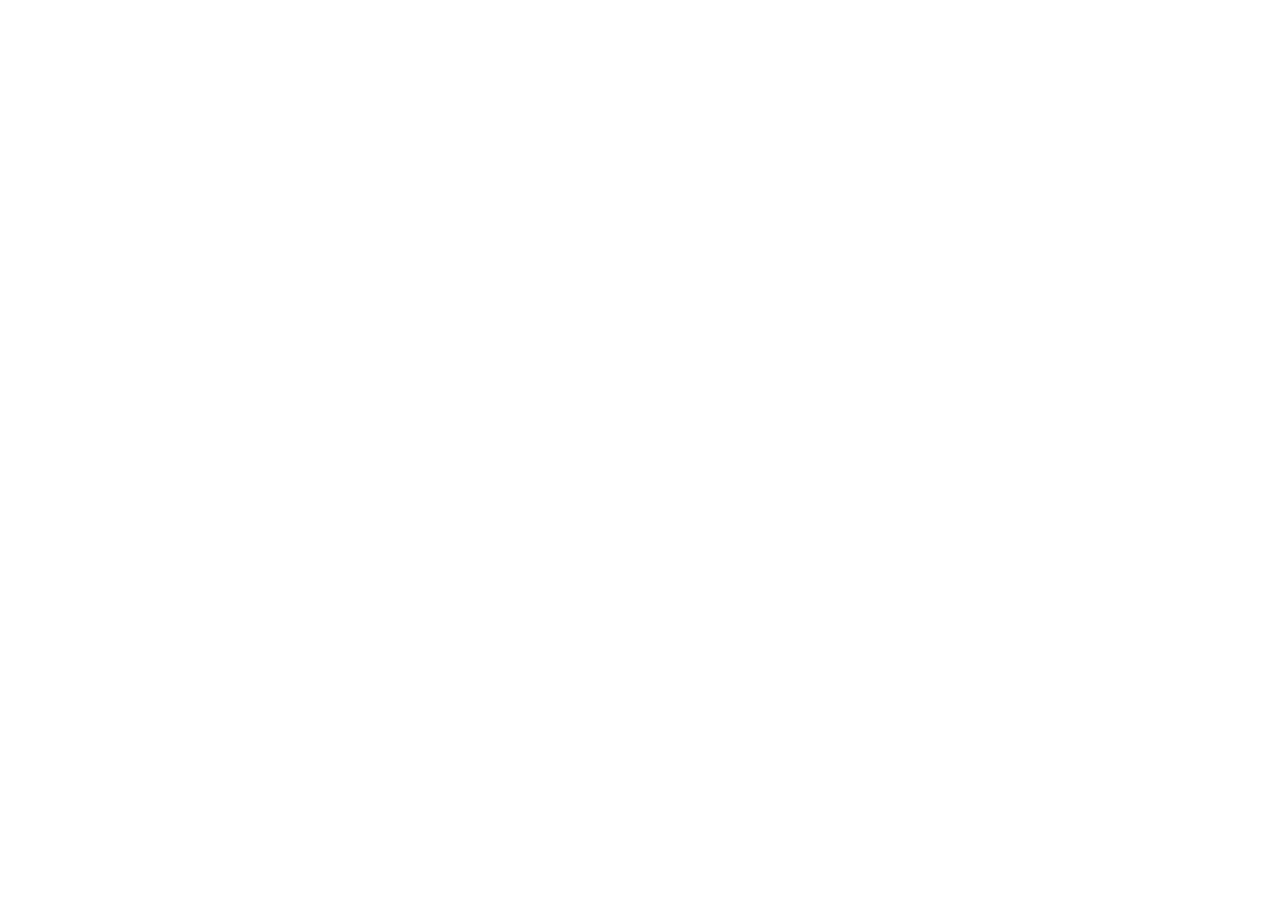
==== commit 78eff3a4: "Website moved to serbenda.github.io (bendi.dev) - Visit data in data/traffic.json, read by the websi" ====
--- a/docs/index.html
+++ b/docs/index.html
@@ -2,656 +2,14 @@
 <html lang="es">
 <head>
 <meta charset="utf-8">
-<meta name="viewport" content="width=device-width, initial-scale=1">
-<title>Bendi · Sergio Bendaña</title>
-<meta name="description" content="20 años automatizando infraestructura, juegos de 8 bits hechos en casa y las visitas de cada proyecto.">
-<link rel="icon" href="img/bendi.svg" type="image/svg+xml">
-<link rel="canonical" href="https://serbenda.github.io/serbenda/">
-<meta property="og:type" content="website">
-<meta property="og:site_name" content="Bendi">
-<meta property="og:title" content="Bendi · Sergio Bendaña">
-<meta property="og:description" content="20 años automatizando infraestructura, juegos de 8 bits hechos en casa y las visitas de cada proyecto.">
-<meta property="og:url" content="https://serbenda.github.io/serbenda/">
-<meta property="og:image" content="https://serbenda.github.io/serbenda/og.png">
-<meta property="og:image:width" content="1200">
-<meta property="og:image:height" content="630">
-<meta property="og:image:alt" content="Sergio Bendaña, Automation Platform Engineer">
-<meta property="og:locale" content="es_ES">
-<meta name="twitter:card" content="summary_large_image">
-<meta name="twitter:site" content="@serbenda">
-<meta name="theme-color" content="#0e1324">
-<link rel="stylesheet" href="fonts/fonts.css">
-<style>
-/* =========================================================
-   Professional part: calm navy, Bricolage Grotesque + Atkinson
-   ========================================================= */
-:root {
-  --ink: #0e1324;
-  --panel: #151b31;
-  --line: #242c48;
-  --text: #e6ebf5;
-  --muted: #93a0b8;
-  --repo: #38bdf8;
-  --pages: #36d399;
-  --plays: #f472b6;
-  --violet: #a78bfa;
-  --gut: clamp(16px, 4vw, 40px);
-}
-* { box-sizing: border-box; }
-html { background: var(--ink); color: var(--text); scroll-behavior: smooth; }
-@media (prefers-reduced-motion: reduce) { html { scroll-behavior: auto; } }
-body { margin: 0; font: 17px/1.6 "Atkinson Hyperlegible", system-ui, sans-serif; font-variant-numeric: tabular-nums; }
-a { color: var(--repo); text-underline-offset: 3px; }
-a:hover { color: var(--text); }
-:focus-visible { outline: 2px solid var(--violet); outline-offset: 3px; border-radius: 4px; }
-h1, h2, h3 { font-family: "Bricolage Grotesque", system-ui, sans-serif; line-height: 1.1; margin: 0; }
-h2 { font-size: clamp(28px, 4vw, 40px); font-variation-settings: "wdth" 85; font-weight: 750; }
-h3 { font-size: 21px; font-weight: 700; }
-p { margin: 0; }
-.wrap { max-width: 1100px; margin: 0 auto; padding: 0 var(--gut); }
-section { padding: 72px 0; border-top: 1px solid var(--line); }
-.lead { color: var(--muted); max-width: 62ch; margin-top: 12px; }
-
-/* top bar */
-.bar { display: flex; justify-content: space-between; align-items: center; padding: 20px 0; gap: 16px; }
-.bar nav { display: flex; gap: 20px; flex-wrap: wrap; }
-.bar nav a { color: var(--muted); text-decoration: none; }
-.bar nav a:hover { color: var(--text); }
-.bar nav a.arc { font: 9px/1 "Press Start 2P", monospace; color: #ffec27; align-self: center; }
-.lang { background: none; border: 1px solid var(--line); color: var(--text); border-radius: 999px; padding: 4px 12px; font: inherit; font-size: 14px; cursor: pointer; }
-
-/* hero */
-.hero { padding: 56px 0 72px; }
-.hero h1 { font-size: clamp(64px, 14vw, 168px); font-weight: 800; font-variation-settings: "wdth" 75; letter-spacing: -0.02em; }
-.hero .who { font-size: clamp(20px, 2.4vw, 26px); margin-top: 8px; }
-.hero .pitch { color: var(--muted); max-width: 54ch; margin-top: 20px; font-size: 19px; }
-.links { display: flex; gap: 16px; flex-wrap: wrap; margin-top: 28px; }
-.links a { border: 1px solid var(--line); border-radius: 8px; padding: 8px 14px; color: var(--text); text-decoration: none; }
-.links a:hover { border-color: var(--repo); }
-.links a.play { border-color: #ffec27; color: #ffec27; font: 10px/1.9 "Press Start 2P", monospace; }
-.links a.play:hover { background: #ffec27; color: #000; }
-
-/* career line: the one moment of motion in the professional part */
-.pipe { margin-top: 56px; }
-.track { position: relative; display: grid; grid-template-columns: repeat(4, 1fr); }
-.track::before { content: ""; position: absolute; left: 0; right: 0; top: 11px; height: 2px; background: linear-gradient(90deg, var(--line), var(--violet) 40%, var(--pages)); }
-.stage { position: relative; padding-top: 32px; padding-right: 12px; }
-.stage::before { content: ""; position: absolute; top: 4px; left: 0; width: 16px; height: 16px; border-radius: 50%; background: var(--ink); border: 2px solid var(--muted); }
-.stage:last-child::before { border-color: var(--pages); background: var(--pages); }
-.stage b { display: block; font-family: "Bricolage Grotesque", sans-serif; font-size: 18px; }
-.stage span { color: var(--muted); font-size: 15px; }
-.token { position: absolute; top: 2px; left: 0; width: 20px; height: 20px; border-radius: 4px; background: var(--repo); box-shadow: 0 0 0 4px rgba(56, 189, 248, .18); animation: ship 3.2s cubic-bezier(.6, 0, .3, 1) .5s both; }
-@keyframes ship {
-  0% { left: 0; } 30% { left: calc(25% - 2px); } 40% { left: calc(25% - 2px); }
-  70% { left: calc(50% - 2px); } 80% { left: calc(50% - 2px); background: var(--repo); }
-  100% { left: calc(75% - 2px); background: var(--pages); box-shadow: 0 0 0 4px rgba(54, 211, 153, .2); }
-}
-@media (prefers-reduced-motion: reduce) { .token { animation: none; left: calc(75% - 2px); background: var(--pages); } }
-
-/* about */
-.exp { display: grid; grid-template-columns: minmax(0, 1fr) minmax(0, 1.4fr); gap: 48px; margin-top: 36px; }
-.exp .me { display: flex; gap: 20px; align-items: center; }
-.exp .years { font-family: "Bricolage Grotesque", sans-serif; font-size: 56px; font-weight: 800; font-variation-settings: "wdth" 75; line-height: 1; color: var(--violet); }
-.exp .side p { color: var(--muted); margin-top: 20px; }
-.chips { display: flex; flex-wrap: wrap; gap: 8px; margin-top: 20px; padding: 0; list-style: none; }
-.chips li { border: 1px solid var(--line); border-radius: 999px; padding: 3px 12px; font-size: 14px; color: var(--muted); }
-.wins { list-style: none; margin: 0; padding: 0; }
-.wins li { padding: 16px 0; border-bottom: 1px solid var(--line); }
-.wins li:first-child { padding-top: 0; }
-.wins b { display: block; font-family: "Bricolage Grotesque", sans-serif; font-size: 19px; margin-bottom: 2px; }
-.wins span { color: var(--muted); }
-.career { list-style: none; padding: 0; margin: 48px 0 0; display: grid; gap: 0; border-top: 1px solid var(--line); }
-.career li { display: grid; grid-template-columns: 120px 200px 1fr; gap: 20px; padding: 14px 0; border-bottom: 1px solid var(--line); align-items: baseline; }
-.career .y { color: var(--muted); font-size: 15px; }
-.career b { font-family: "Bricolage Grotesque", sans-serif; font-size: 18px; }
-.career span { color: var(--muted); }
-.career .now b { color: var(--pages); }
-.tools { list-style: none; padding: 0; margin: 24px 0 0; display: grid; gap: 10px; }
-.tools li { display: flex; gap: 16px; align-items: baseline; flex-wrap: wrap; }
-.tools a { font-weight: 700; }
-.tools span { color: var(--muted); }
-
-/* visits dashboard */
-.head { display: flex; justify-content: space-between; align-items: end; gap: 20px; flex-wrap: wrap; }
-select { background: var(--panel); color: var(--text); border: 1px solid var(--line); border-radius: 8px; padding: 8px 12px; font: inherit; font-size: 16px; }
-.kpis { display: grid; grid-template-columns: repeat(4, 1fr); gap: 1px; background: var(--line); border: 1px solid var(--line); border-radius: 12px; overflow: hidden; margin-top: 32px; }
-.kpi { background: var(--panel); padding: 20px; }
-.kpi strong { display: block; font-family: "Bricolage Grotesque", sans-serif; font-size: clamp(30px, 4vw, 44px); font-weight: 750; line-height: 1.1; }
-.kpi span { color: var(--muted); font-size: 15px; }
-.chart { margin-top: 28px; background: var(--panel); border: 1px solid var(--line); border-radius: 12px; padding: 20px; overflow-x: auto; }
-.chart svg { display: block; width: 100%; min-width: 620px; height: auto; }
-.legend { display: flex; gap: 20px; font-size: 15px; color: var(--muted); margin-bottom: 12px; flex-wrap: wrap; }
-.legend span { display: inline-flex; align-items: center; gap: 6px; }
-.dot { width: 9px; height: 9px; border-radius: 50%; display: inline-block; }
-.axis { fill: var(--muted); font: 12px "Atkinson Hyperlegible", sans-serif; }
-.tip { fill: var(--text); font: 700 13px "Atkinson Hyperlegible", sans-serif; }
-.box { background: var(--panel); border: 1px solid var(--line); border-radius: 12px; padding: 20px; overflow-x: auto; margin-top: 20px; }
-.box h3 { margin-bottom: 12px; }
-table { width: 100%; border-collapse: collapse; font-size: 15px; }
-th { text-align: right; color: var(--muted); font-weight: 400; padding: 6px 8px; border-bottom: 1px solid var(--line); white-space: nowrap; }
-td { text-align: right; padding: 8px; border-bottom: 1px solid var(--line); white-space: nowrap; }
-th:first-child, td:first-child { text-align: left; }
-tbody tr { cursor: pointer; }
-tbody tr:hover td { background: rgba(56, 189, 248, .06); }
-tbody tr.on td { background: rgba(167, 139, 250, .12); }
-.spark { vertical-align: middle; }
-.refs { list-style: none; padding: 0; margin: 0; font-size: 15px; display: grid; grid-template-columns: repeat(auto-fill, minmax(260px, 1fr)); column-gap: 32px; }
-.refs li { display: grid; grid-template-columns: 1fr auto; gap: 4px 12px; padding: 8px 0; border-bottom: 1px solid var(--line); }
-.refs .b { grid-column: 1 / -1; height: 4px; background: var(--line); border-radius: 2px; overflow: hidden; }
-.refs .b i { display: block; height: 100%; background: var(--violet); }
-.note { color: var(--muted); font-size: 14px; margin-top: 16px; max-width: 80ch; }
-.empty { background: var(--panel); border: 1px dashed var(--line); border-radius: 12px; padding: 28px; margin-top: 32px; }
-.empty ol { margin: 12px 0 0; padding-left: 20px; color: var(--muted); }
-
-/* contact */
-.contact { display: flex; justify-content: space-between; align-items: center; gap: 24px; flex-wrap: wrap; }
-.contact .cta { background: var(--repo); color: var(--ink); text-decoration: none; font-weight: 700; border-radius: 8px; padding: 12px 20px; }
-.contact .cta:hover { background: var(--text); color: var(--ink); }
-footer { border-top: 1px solid var(--line); padding: 32px 0 48px; color: var(--muted); font-size: 15px; }
-
-/* =========================================================
-   Arcade zone: full 8-bit. PICO-8 palette, Press Start 2P + VT323
-   ========================================================= */
-.arcade {
-  --a-bg: #1d2b53; --a-black: #000; --a-plum: #7e2553; --a-dk: #5f574f; --a-gray: #c2c3c7; --a-cream: #fff1e8;
-  --a-red: #ff004d; --a-orange: #ffa300; --a-yellow: #ffec27; --a-green: #00e436; --a-blue: #29adff; --a-pink: #ff77a8; --a-peach: #ffccaa;
-  position: relative; background: var(--a-bg); color: var(--a-cream);
-  font: 22px/1.25 "VT323", ui-monospace, monospace; -webkit-font-smoothing: none;
-  /* faint CRT scanlines */
-  background-image: repeating-linear-gradient(0deg, rgba(0, 0, 0, .12) 0 2px, transparent 2px 4px);
-  padding: 0 0 72px; border: 0;
-}
-/* rainbow pixel strips where the zone starts and ends */
-.arcade::before, .arcade::after {
-  content: ""; position: absolute; left: 0; right: 0; height: 12px;
-  background: linear-gradient(90deg, var(--a-red) 0 16.6%, var(--a-orange) 0 33.3%, var(--a-yellow) 0 50%, var(--a-green) 0 66.6%, var(--a-blue) 0 83.3%, var(--a-pink) 0);
-}
-.arcade::before { top: 0; }
-.arcade::after { bottom: 0; }
-.arcade a { color: var(--a-blue); }
-.arcade a:hover { color: var(--a-yellow); }
-.arcade :focus-visible { outline: 4px solid var(--a-yellow); outline-offset: 2px; border-radius: 0; }
-.a-hud { display: grid; grid-template-columns: 1fr auto 1fr; gap: 12px; padding: 36px 0 8px; font: 11px/1.7 "Press Start 2P", monospace; }
-.a-hud .l { color: var(--a-red); display: block; }
-.a-hud .c { text-align: center; }
-.a-hud .r { text-align: right; }
-.a-title { display: grid; grid-template-columns: auto 1fr; gap: 36px; align-items: center; padding: 40px 0 24px; }
-.a-title img { width: 144px; height: 144px; image-rendering: pixelated; }
-.a-title h2 { font: 400 clamp(26px, 5vw, 52px)/1.3 "Press Start 2P", monospace; color: var(--a-cream); text-shadow: 5px 5px 0 var(--a-plum), 10px 10px 0 var(--a-black); font-variation-settings: normal; }
-.a-title p { color: var(--a-gray); margin-top: 12px; max-width: 52ch; }
-.coin { display: inline-block; margin-top: 18px; font: 12px "Press Start 2P", monospace; color: var(--a-yellow); }
-.coin span { animation: blink 1.1s steps(1) infinite; }
-@keyframes blink { 50% { visibility: hidden; } }
-@media (prefers-reduced-motion: reduce) { .coin span { animation: none; } }
-.a-sub { font: 14px/1.6 "Press Start 2P", monospace; color: var(--a-yellow); text-shadow: 3px 3px 0 var(--a-plum); margin-top: 40px; }
-.pxbox {
-  background: var(--a-black); box-shadow: inset 0 0 0 4px var(--frame, var(--a-dk));
-  clip-path: polygon(4px 0, calc(100% - 4px) 0, calc(100% - 4px) 4px, 100% 4px, 100% calc(100% - 4px), calc(100% - 4px) calc(100% - 4px), calc(100% - 4px) 100%, 4px 100%, 4px calc(100% - 4px), 0 calc(100% - 4px), 0 4px, 4px 4px);
-}
-.carts { display: grid; grid-template-columns: repeat(auto-fill, minmax(320px, 1fr)); gap: 24px; margin-top: 24px; }
-.cart { display: flex; flex-direction: column; padding: 4px; }
-.cart:hover, .cart:focus-within { --frame: var(--a-yellow); }
-.cart .shot { aspect-ratio: 16 / 9; width: 100%; display: block; object-fit: cover; background: var(--a-bg); }
-.cart .shot.pixel { image-rendering: pixelated; }
-.cart .body { padding: 14px 16px 18px; display: flex; flex-direction: column; gap: 10px; flex: 1; }
-.cart h3 { font: 12px/1.6 "Press Start 2P", monospace; color: var(--a-cream); }
-.cart p { color: var(--a-gray); font-size: 21px; }
-.cart .tags { display: flex; flex-wrap: wrap; gap: 6px; list-style: none; margin: 0; padding: 0; }
-.cart .tags li { font-size: 18px; color: var(--a-peach); background: #1a1720; padding: 0 8px; }
-.cart .act { display: flex; gap: 10px; align-items: center; margin-top: auto; padding-top: 6px; flex-wrap: wrap; }
-.cart .sc { display: flex; gap: 14px; flex-wrap: wrap; font-size: 19px; }
-.pbtn {
-  display: inline-block; font: 10px/1 "Press Start 2P", monospace; text-decoration: none; padding: 11px 13px 10px;
-  background: var(--a-yellow); color: var(--a-black) !important; box-shadow: inset -4px -4px 0 var(--a-orange);
-  clip-path: polygon(4px 0, calc(100% - 4px) 0, 100% 4px, 100% calc(100% - 4px), calc(100% - 4px) 100%, 4px 100%, 0 calc(100% - 4px), 0 4px);
-}
-.pbtn:hover { background: var(--a-cream); box-shadow: inset -4px -4px 0 var(--a-gray); }
-.pbtn:active { transform: translateY(2px); }
-.pbtn.ghost { background: var(--a-dk); color: var(--a-cream) !important; box-shadow: inset -4px -4px 0 #3b3530; }
-.pbtn.ghost:hover { background: #83769c; }
-.hs { margin-top: 24px; padding: 24px; }
-.hs table { font: 11px/1 "Press Start 2P", monospace; }
-.hs th { color: var(--a-red); font-weight: 400; border: 0; padding: 10px 8px; font-size: 9px; }
-.hs td { border: 0; padding: 10px 8px; color: var(--a-cream); }
-.hs tbody tr { cursor: default; }
-.hs tbody tr:hover td { background: transparent; }
-.hs td.rk { color: var(--a-yellow); }
-.hs th:nth-child(2), .hs td:nth-child(2) { text-align: left; }
-.hs tr:nth-child(1) td { color: var(--a-yellow); }
-.c-repo { color: var(--repo); }
-.c-pages { color: var(--pages); }
-.c-plays { color: var(--plays); }
-.arcade .c-repo { color: var(--a-blue); }
-.arcade .c-pages { color: var(--a-green); }
-.arcade .c-plays { color: var(--a-pink); }
-
-@media (max-width: 760px) {
-  .kpis { grid-template-columns: repeat(2, 1fr); }
-  .exp { grid-template-columns: 1fr; gap: 32px; }
-  .career li { grid-template-columns: 1fr; gap: 2px; }
-  .track { grid-template-columns: repeat(2, 1fr); row-gap: 20px; }
-  .track::before, .token { display: none; }
-  .bar nav { gap: 14px; font-size: 15px; }
-  .a-hud { grid-template-columns: 1fr 1fr; }
-  .a-hud .c { display: none; }
-  .a-title { grid-template-columns: 1fr; gap: 20px; }
-  .a-title img { width: 96px; height: 96px; }
-  .hs { padding: 14px; }
-  .hs table { font-size: 9px; }
-}
-</style>
+<title>Bendi · bendi.dev</title>
+<meta name="robots" content="noindex">
+<link rel="canonical" href="https://bendi.dev/">
+<!-- My website moved to its own repo (serbenda.github.io) and to bendi.dev. -->
+<script>location.replace("https://bendi.dev/" + location.hash);</script>
+<meta http-equiv="refresh" content="0; url=https://bendi.dev/">
 </head>
-<body>
-<div class="wrap">
-  <header class="bar">
-    <nav aria-label="Secciones">
-      <a href="#sobre-mi" data-t="nav.about">Sobre mí</a>
-      <a class="arc" href="#arcade" data-t="nav.arcade">ARCADE</a>
-      <a href="#visitas" data-t="nav.visits">Visitas</a>
-    </nav>
-    <button class="lang" id="lang" type="button" aria-label="Change language">EN</button>
-  </header>
-
-  <main>
-    <div class="hero">
-      <h1>Bendi</h1>
-      <p class="who">Sergio Bendaña · Automation Platform Engineer</p>
-      <p class="pitch" data-t="hero.pitch">Llevo 20 años automatizando infraestructura: de los servidores UNIX en producción a la infraestructura como código. En casa hago juegos de 8 bits con mis hijas.</p>
-      <div class="links">
-        <a href="https://www.linkedin.com/in/sergio-santiago-benda%C3%B1a-quesada/">LinkedIn</a>
-        <a href="https://github.com/serbenda">GitHub</a>
-        <a href="https://x.com/serbenda">X</a>
-        <a class="play" href="#arcade" data-t="hero.play">▶ JUGAR</a>
-      </div>
-
-      <div class="pipe" aria-label="De 2005 a hoy" data-t-aria="hero.pipe">
-        <div class="track">
-          <div class="token" aria-hidden="true"></div>
-          <div class="stage"><b>2005</b><span data-t="st.1">Soporte de hardware, software y redes</span></div>
-          <div class="stage"><b>2009</b><span data-t="st.2">UNIX en producción 24x7</span></div>
-          <div class="stage"><b>2016</b><span data-t="st.3">Granjas de 12.000 servidores y OpenStack</span></div>
-          <div class="stage"><b data-t="st.4">Hoy</b><span data-t="st.4d">Infraestructura como código</span></div>
-        </div>
-      </div>
-    </div>
-
-    <section id="sobre-mi">
-      <h2 data-t="about.title">Sobre mí</h2>
-      <div class="exp">
-        <div class="side">
-          <div class="me">
-            <div><div class="years">20+</div><span data-t="exp.years">años en sistemas y automatización</span></div>
-          </div>
-          <p data-t="exp.lead">Hoy automatizo la infraestructura de un gran banco con Terraform Enterprise, Ansible y Packer, sobre AWS, Azure y nube privada. Antes administré UNIX en producción, migré entornos a OpenStack y monté plataformas Big Data. Tengo un máster en Blockchain.</p>
-          <ul class="chips" aria-label="Stack">
-            <li>Terraform</li><li>Terraform Enterprise</li><li>Ansible</li><li>Packer</li><li>Python</li><li>Bash</li>
-            <li>AWS</li><li>Azure</li><li>VMware</li><li>OpenStack</li><li>Docker</li><li>Red Hat</li>
-            <li>Solaris</li><li>AIX</li><li>Cloudera</li><li>Kerberos</li><li>Grafana</li><li>Solidity</li>
-          </ul>
-        </div>
-        <ul class="wins" id="wins"></ul>
-      </div>
-      <ol class="career" id="career"></ol>
-    </section>
-  </main>
-</div>
-
-<section class="arcade" id="arcade" aria-labelledby="arcade-title">
-  <div class="wrap">
-    <div class="a-hud" aria-hidden="true">
-      <div><span class="l">1UP</span>BENDI</div>
-      <div class="c"><span class="l">HI-SCORE</span><span id="hiscore">000000</span></div>
-      <div class="r"><span class="l">CREDIT</span>99</div>
-    </div>
-    <div class="a-title">
-      <img src="img/bendi.svg" alt="" width="144" height="144">
-      <div>
-        <h2 id="arcade-title" data-t="a.title">ZONA ARCADE</h2>
-        <p data-t="a.lead">Juegos que hago en casa con mis hijas. Todos se juegan en el navegador, también en el móvil, sin instalar nada y sin anuncios.</p>
-        <span class="coin"><span data-t="a.coin">INSERTA MONEDA</span></span>
-      </div>
-    </div>
-    <h3 class="a-sub" data-t="a.select">SELECCIONA JUEGO</h3>
-    <div class="carts" id="games"></div>
-    <h3 class="a-sub" data-t="a.hs">TABLA DE RÉCORDS</h3>
-    <div class="pxbox hs"><table id="hs"></table></div>
-  </div>
-</section>
-
-<div class="wrap">
-  <main>
-    <section id="otros" style="border-top:0">
-      <h2 data-t="tools.title">Otros proyectos</h2>
-      <ul class="tools" id="tools"></ul>
-    </section>
-
-    <section id="visitas">
-      <div class="head">
-        <div>
-          <h2 data-t="dash.title">Visitas</h2>
-          <p class="lead" data-t="dash.lead">Quién pasa por cada repositorio en GitHub y cuántos juegan en GitHub Pages. Se actualiza solo cada mañana.</p>
-        </div>
-        <label><span data-t="dash.filter" style="display:block;color:var(--muted);font-size:14px;margin-bottom:4px">Proyecto</span><select id="filter"></select></label>
-      </div>
-      <div id="dash"></div>
-    </section>
-
-    <section id="contacto">
-      <div class="contact">
-        <div>
-          <h2 data-t="c.title">¿Hablamos?</h2>
-          <p class="lead" data-t="c.lead">De automatización, infraestructura, cacharros o juegos hechos en casa.</p>
-        </div>
-        <a class="cta" href="https://www.linkedin.com/in/sergio-santiago-benda%C3%B1a-quesada/" data-t="c.cta">Escríbeme en LinkedIn</a>
-      </div>
-    </section>
-  </main>
-
-  <footer><span data-t="foot">Página estática en GitHub Pages, sin cookies. Las visitas las recoge una GitHub Action de este repositorio.</span> <span id="updated"></span></footer>
-</div>
-
-<script>
-const T = {
-  es: {
-    "nav.about": "Sobre mí", "nav.arcade": "ARCADE", "nav.visits": "Visitas",
-    "hero.pitch": "Llevo 20 años automatizando infraestructura: de los servidores UNIX en producción a la infraestructura como código. En casa hago juegos de 8 bits con mis hijas.",
-    "hero.play": "▶ JUGAR", "hero.pipe": "De 2005 a hoy",
-    "st.1": "Soporte de hardware, software y redes", "st.2": "UNIX en producción 24x7", "st.3": "Granjas de 12.000 servidores y OpenStack",
-    "st.4": "Hoy", "st.4d": "Infraestructura como código",
-    "about.title": "Sobre mí", "exp.years": "años en sistemas y automatización",
-    "exp.lead": "Hoy automatizo la infraestructura de un gran banco con Terraform Enterprise, Ansible y Packer, sobre AWS, Azure y nube privada. Antes administré UNIX en producción, migré entornos a OpenStack y monté plataformas Big Data. Tengo un máster en Blockchain.",
-    "now": "hoy",
-    "a.title": "ZONA ARCADE", "a.coin": "INSERTA MONEDA", "a.select": "SELECCIONA JUEGO", "a.hs": "TABLA DE RÉCORDS",
-    "a.lead": "Juegos que hago en casa con mis hijas. Todos se juegan en el navegador, también en el móvil, sin instalar nada y sin anuncios.",
-    "play": "JUGAR", "code": "CÓDIGO", "soon": "PRÓXIMAMENTE",
-    "views": "vistas", "visits": "visitas", "plays": "partidas",
-    "hs.rank": "POS", "hs.name": "JUEGO", "hs.score": "PUNTOS", "hs.empty": "SIN RÉCORDS TODAVÍA",
-    "tools.title": "Otros proyectos",
-    "dash.title": "Visitas", "dash.filter": "Proyecto", "all": "Todos los proyectos",
-    "dash.lead": "Quién pasa por cada repositorio en GitHub y cuántos juegan en GitHub Pages. Se actualiza solo cada mañana.",
-    "k.repo": "vistas en GitHub", "k.pages": "visitas a los juegos", "k.plays": "partidas jugadas", "k.clones": "clonados",
-    "l.repo": "Vistas en GitHub por día", "l.pages": "Visitas a los juegos por día",
-    "t.title": "Por proyecto", "t.name": "Proyecto", "t.14": "Vistas 14 días", "t.total": "Vistas totales", "t.pages": "Visitas", "t.plays": "Partidas", "t.trend": "Últimos 30 días",
-    "t.site": "Este perfil y su web",
-    "r.title": "De dónde llegan", "r.none": "Todavía no hay referencias.",
-    "note": "GitHub solo guarda 14 días de tráfico, así que el histórico empieza el día que se activó la recogida y crece a partir de ahí. Las visitas y partidas de los juegos las cuenta GoatCounter, sin cookies.",
-    "since": "desde",
-    "empty.t": "Aún no hay datos de visitas", "empty.p": "La recogida diaria todavía no se ha ejecutado. Para ponerla en marcha:",
-    "empty.1": "Crear un token con permiso de lectura de «Administration» y guardarlo como secret TRAFFIC_TOKEN.",
-    "empty.2": "Dar de alta el sitio en GoatCounter y activar los contadores públicos.",
-    "empty.3": "Lanzar el workflow «Update profile» a mano desde la pestaña Actions.",
-    "c.title": "¿Hablamos?", "c.lead": "De automatización, infraestructura, cacharros o juegos hechos en casa.", "c.cta": "Escríbeme en LinkedIn",
-    "foot": "Página estática en GitHub Pages, sin cookies. Las visitas las recoge una GitHub Action de este repositorio.",
-    "updated": "Última actualización:"
-  },
-  en: {
-    "nav.about": "About", "nav.arcade": "ARCADE", "nav.visits": "Visits",
-    "hero.pitch": "20 years automating infrastructure: from production UNIX servers to infrastructure as code. At home I make 8-bit games with my daughters.",
-    "hero.play": "▶ PLAY", "hero.pipe": "From 2005 to today",
-    "st.1": "Hardware, software and network support", "st.2": "24x7 production UNIX", "st.3": "12,000-server farms and OpenStack",
-    "st.4": "Today", "st.4d": "Infrastructure as code",
-    "about.title": "About me", "exp.years": "years in systems and automation",
-    "exp.lead": "Today I automate a large bank's infrastructure with Terraform Enterprise, Ansible and Packer, on AWS, Azure and private cloud. Before that I ran production UNIX, migrated platforms to OpenStack and built Big Data platforms. I hold a Master's in Blockchain.",
-    "now": "now",
-    "a.title": "ARCADE ZONE", "a.coin": "INSERT COIN", "a.select": "SELECT GAME", "a.hs": "HIGH SCORES",
-    "a.lead": "Games I make at home with my daughters. They all run in the browser, phones included, nothing to install and no ads.",
-    "play": "PLAY", "code": "CODE", "soon": "COMING SOON",
-    "views": "views", "visits": "visits", "plays": "played",
-    "hs.rank": "RANK", "hs.name": "GAME", "hs.score": "SCORE", "hs.empty": "NO HIGH SCORES YET",
-    "tools.title": "Other projects",
-    "dash.title": "Visits", "dash.filter": "Project", "all": "All projects",
-    "dash.lead": "Who stops by each repository on GitHub and how many play on GitHub Pages. Updated every morning.",
-    "k.repo": "views on GitHub", "k.pages": "game visits", "k.plays": "games played", "k.clones": "clones",
-    "l.repo": "GitHub views per day", "l.pages": "Game visits per day",
-    "t.title": "By project", "t.name": "Project", "t.14": "Views, 14 days", "t.total": "Total views", "t.pages": "Visits", "t.plays": "Played", "t.trend": "Last 30 days",
-    "t.site": "This profile and site",
-    "r.title": "Where they come from", "r.none": "No referrers yet.",
-    "note": "GitHub only keeps 14 days of traffic, so the history starts the day collection was switched on and grows from there. Game visits and plays are counted by GoatCounter, without cookies.",
-    "since": "since",
-    "empty.t": "No visit data yet", "empty.p": "The daily collection hasn't run yet. To start it:",
-    "empty.1": "Create a token with read access to “Administration” and save it as the TRAFFIC_TOKEN secret.",
-    "empty.2": "Register the site on GoatCounter and turn on public counters.",
-    "empty.3": "Run the “Update profile” workflow by hand from the Actions tab.",
-    "c.title": "Let's talk", "c.lead": "About automation, infrastructure, gadgets or home-made games.", "c.cta": "Message me on LinkedIn",
-    "foot": "Static page on GitHub Pages, cookie-free. Visits are collected by a GitHub Action in this repository.",
-    "updated": "Last updated:"
-  }
-};
-
-/* From the LinkedIn profile */
-const WINS = [
-  { es: ["12.000 servidores", "Administración UNIX en producción en una granja de 12.000 servidores."],
-    en: ["12,000 servers", "Production UNIX administration on a 12,000-server farm."] },
-  { es: ["Terraform Enterprise", "Arquitectura y administración de la plataforma, y aprovisionamiento en AWS y Azure."],
-    en: ["Terraform Enterprise", "Architecture and administration of the platform, and provisioning on AWS and Azure."] },
-  { es: ["De VMware a OpenStack", "Migración de servidores y despliegues sobre infraestructura IaaS."],
-    en: ["VMware to OpenStack", "Server migrations and deployments on IaaS infrastructure."] },
-  { es: ["Big Data seguro", "Clusters Cloudera y Hortonworks con Kerberos, LDAP y Active Directory."],
-    en: ["Secure Big Data", "Cloudera and Hortonworks clusters with Kerberos, LDAP and Active Directory."] },
-  { es: ["Capacidad a la vista", "Diseño de la planificación de capacidad con OpenTSDB y Grafana."],
-    en: ["Capacity in sight", "Capacity planning design with OpenTSDB and Grafana."] },
-  { es: ["Máster en Blockchain", "Universidad Europea, 2023."],
-    en: ["Master's in Blockchain", "Universidad Europea, 2023."] }
-];
-const CAREER = [
-  { from: 2016, to: 0, org: "Santander Global T&O",
-    es: "IT Expert y, desde 2019, Automation Engineer: Terraform Enterprise, Ansible, Packer, AWS, Azure y nube privada.",
-    en: "IT Expert and, since 2019, Automation Engineer: Terraform Enterprise, Ansible, Packer, AWS, Azure and private cloud." },
-  { from: 2015, to: 2016, org: "Logicalis", es: "Big Data Engineer y líder técnico UNIX.", en: "Big Data Engineer and UNIX technical lead." },
-  { from: 2014, to: 2015, org: "SIA Group", es: "Administrador senior de sistemas Red Hat, Solaris y AIX.", en: "Senior Red Hat, Solaris and AIX administrator." },
-  { from: 2009, to: 2014, org: "Sopra", es: "Administrador y consultor senior de sistemas UNIX, 24x7 y multicliente.", en: "Senior UNIX administrator and consultant, 24x7 and multi-client." },
-  { from: 2005, to: 2009, org: "Axpe Consulting", es: "Técnico de sistemas y administrador de sistemas en Yell Publicidad.", en: "Systems technician and systems administrator at Yell Publicidad." },
-  { from: 2005, to: 2005, org: "Cadtech", es: "Soporte de hardware y software.", en: "Hardware and software support." }
-];
-
-let lang = "es";
-try { lang = localStorage.getItem("lang") || (navigator.language || "es").slice(0, 2); } catch (e) {}
-if (!T[lang]) lang = "en";
-const t = k => T[lang][k] ?? k;
-const loc = () => (lang === "es" ? "es-ES" : "en-GB");
-const nf = n => new Intl.NumberFormat(loc()).format(n);
-const pad = (n, w = 6) => String(Math.min(n, 10 ** w - 1)).padStart(w, "0");
-const esc = s => String(s ?? "").replace(/[&<>"']/g, c => ({ "&": "&amp;", "<": "&lt;", ">": "&gt;", '"': "&quot;", "'": "&#39;" }[c]));
-
-let DATA = { repos: {} }, PROJ = { games: [], tools: [] }, selected = "";
-const SHOW_FROM = 10;   // game cartridges hide counts below this; the tables show everything
-
-/* ---------- data helpers ---------- */
-const day = d => d.toISOString().slice(0, 10);
-const days = n => { const out = [], now = Date.now(); for (let i = n - 1; i >= 0; i--) out.push(day(new Date(now - i * 864e5))); return out; };
-const sumViews = (r, from = "") => Object.entries(r.views || {}).filter(([d]) => d >= from).reduce((a, [, v]) => a + v[0], 0);
-const sumClones = r => Object.values(r.clones || {}).reduce((a, v) => a + v[0], 0);
-const lastOf = o => { const k = Object.keys(o || {}).sort(); return k.length ? o[k[k.length - 1]] : 0; };
-const lastHits = r => lastOf(r.pages_hits);
-const lastPlays = r => lastOf(r.plays);
-function dailyHits(r) {   // Pages counters are cumulative snapshots
-  const k = Object.keys(r.pages_hits || {}).sort(), out = {};
-  for (let i = 1; i < k.length; i++) out[k[i]] = Math.max(0, r.pages_hits[k[i]] - r.pages_hits[k[i - 1]]);
-  return out;
-}
-const repos = () => Object.entries(DATA.repos || {}).map(([name, r]) => ({ name, ...r }));
-const scope = () => selected ? repos().filter(r => r.name === selected) : repos();
-const titleOf = name => name === (DATA.user || "serbenda") ? t("t.site")
-  : ([...PROJ.games, ...PROJ.tools].find(p => p.repo === name) || {}).title || name;
-
-/* ---------- about ---------- */
-function renderAbout() {
-  document.getElementById("wins").innerHTML = WINS.map(w => `<li><b>${esc(w[lang][0])}</b><span>${esc(w[lang][1])}</span></li>`).join("");
-  document.getElementById("career").innerHTML = CAREER.map(c => `
-    <li class="${c.to === 0 ? "now" : ""}"><span class="y">${c.from}${c.to !== c.from ? "–" + (c.to || t("now")) : ""}</span><b>${esc(c.org)}</b><span>${esc(c[lang])}</span></li>`).join("");
-}
-
-/* ---------- arcade ---------- */
-function renderArcade() {
-  const by = DATA.repos || {};
-  document.getElementById("games").innerHTML = PROJ.games.map(g => {
-    const r = by[g.repo] || {};
-    const live = r.pages_url || (r.pages ? `https://serbenda.github.io/${g.repo}/` : "");
-    const views = sumViews(r), visits = lastHits(r), plays = lastPlays(r);
-    return `
-    <article class="pxbox cart">
-      <img class="shot${g.pixel ? " pixel" : ""}" src="${esc(g.img)}" alt="" loading="lazy" width="640" height="360">
-      <div class="body">
-        <h3>${esc(g.title)}</h3>
-        <ul class="tags">${((lang === "en" && g.tags_en) || g.tags || []).map(x => `<li>${esc(x)}</li>`).join("")}</ul>
-        <p>${esc(g[lang])}</p>
-        <div class="sc">
-          ${views >= SHOW_FROM ? `<span class="c-repo">■ ${nf(views)} ${t("views")}</span>` : ""}
-          ${visits >= SHOW_FROM ? `<span class="c-pages">■ ${nf(visits)} ${t("visits")}</span>` : ""}
-          ${plays >= SHOW_FROM ? `<span class="c-plays">■ ${nf(plays)} ${t("plays")}</span>` : ""}
-        </div>
-        <div class="act">
-          ${live ? `<a class="pbtn" href="${esc(live)}">▶ ${t("play")}</a>` : `<span class="pbtn ghost">${t("soon")}</span>`}
-          <a class="pbtn ghost" href="https://github.com/serbenda/${esc(g.repo)}">${t("code")}</a>
-        </div>
-      </div>
-    </article>`;
-  }).join("");
-
-  /* high scores: games only, score = views + visits + plays */
-  const rows = PROJ.games.map(g => { const r = by[g.repo] || {}; return { title: g.title, score: sumViews(r) + lastHits(r) + lastPlays(r) }; })
-    .filter(x => x.score > 0).sort((a, b) => b.score - a.score);
-  const rank = i => lang === "es" ? `${i + 1}º` : `${i + 1}${["ST", "ND", "RD"][i] || "TH"}`;
-  document.getElementById("hs").innerHTML = rows.length
-    ? `<thead><tr><th>${t("hs.rank")}</th><th>${t("hs.name")}</th><th>${t("hs.score")}</th></tr></thead><tbody>${rows.map((x, i) =>
-        `<tr><td class="rk">${rank(i)}</td><td>${esc(x.title.toUpperCase())}</td><td>${pad(x.score)}</td></tr>`).join("")}</tbody>`
-    : `<tbody><tr><td style="text-align:left">${t("hs.empty")}</td></tr></tbody>`;
-  document.getElementById("hiscore").textContent = pad(rows.reduce((a, x) => a + x.score, 0));
-}
-
-function renderTools() {
-  document.getElementById("tools").innerHTML = PROJ.tools.map(p =>
-    `<li><a href="https://github.com/serbenda/${esc(p.repo)}">${esc(p.title)}</a><span>${esc(p[lang])}</span></li>`).join("");
-}
-
-/* ---------- visits chart ---------- */
-function range(rs) {
-  const span = days(60), first = span.findIndex(d => rs.some(r => (r.views || {})[d] || dailyHits(r)[d]));
-  return first < 0 ? span.slice(-30) : span.slice(Math.min(first, span.length - 14));
-}
-function chart(rs) {
-  const ds = range(rs), hb = rs.map(dailyHits);
-  const repo = ds.map(d => rs.reduce((a, r) => a + ((r.views || {})[d]?.[0] || 0), 0));
-  const pages = ds.map(d => hb.reduce((a, h) => a + (h[d] || 0), 0));
-  const W = 1000, H = 260, L = 40, R = 10, Tp = 16, B = 28;
-  const max = Math.max(4, ...repo, ...pages), step = (W - L - R) / Math.max(1, ds.length - 1);
-  const x = i => L + i * step, y = v => Tp + (H - Tp - B) * (1 - v / max);
-  const line = vs => vs.map((v, i) => `${i ? "L" : "M"}${x(i).toFixed(1)},${y(v).toFixed(1)}`).join("");
-  const area = vs => `${line(vs)}L${x(vs.length - 1)},${y(0)}L${x(0)},${y(0)}Z`;
-  const lbl = [0, Math.floor(ds.length / 2), ds.length - 1];
-  const fmtD = d => new Date(d + "T12:00:00").toLocaleDateString(loc(), { day: "numeric", month: "short" });
-  return `
-  <div class="chart">
-    <div class="legend"><span><i class="dot" style="background:var(--repo)"></i>${t("l.repo")}</span><span><i class="dot" style="background:var(--pages)"></i>${t("l.pages")}</span></div>
-    <svg viewBox="0 0 ${W} ${H}" role="img" aria-label="${t("l.repo")}, ${t("l.pages")}">
-      ${[0, Math.round(max / 2), max].map(v => `<line x1="${L}" x2="${W - R}" y1="${y(v)}" y2="${y(v)}" stroke="#242c48"/><text class="axis" x="${L - 8}" y="${y(v) + 4}" text-anchor="end">${nf(v)}</text>`).join("")}
-      ${lbl.map(i => `<text class="axis" x="${x(i)}" y="${H - 6}" text-anchor="${i === 0 ? "start" : i === ds.length - 1 ? "end" : "middle"}">${fmtD(ds[i])}</text>`).join("")}
-      <path d="${area(pages)}" fill="#36d399" fill-opacity=".12"/><path d="${line(pages)}" fill="none" stroke="#36d399" stroke-width="2.5" stroke-linejoin="round"/>
-      <path d="${area(repo)}" fill="#38bdf8" fill-opacity=".12"/><path d="${line(repo)}" fill="none" stroke="#38bdf8" stroke-width="2.5" stroke-linejoin="round"/>
-      <line id="hx" y1="${Tp}" y2="${H - B}" stroke="#93a0b8" stroke-dasharray="3 3" visibility="hidden"/>
-      <text id="ht" class="tip" y="${Tp + 2}" visibility="hidden"></text>
-      <rect id="hz" x="${L}" y="0" width="${W - L - R}" height="${H}" fill="transparent"/>
-    </svg>
-  </div>`;
-}
-function hookChart(rs) {
-  const svg = document.querySelector(".chart svg"); if (!svg) return;
-  const ds = range(rs), hb = rs.map(dailyHits), W = 1000, L = 40, R = 10, step = (W - L - R) / Math.max(1, ds.length - 1);
-  const hx = svg.querySelector("#hx"), ht = svg.querySelector("#ht"), hz = svg.querySelector("#hz");
-  hz.addEventListener("pointermove", e => {
-    const p = svg.createSVGPoint(); p.x = e.clientX; p.y = e.clientY;
-    const lx = p.matrixTransform(svg.getScreenCTM().inverse()).x;
-    const i = Math.max(0, Math.min(ds.length - 1, Math.round((lx - L) / step))), d = ds[i], xv = L + i * step;
-    const rv = rs.reduce((a, r) => a + ((r.views || {})[d]?.[0] || 0), 0), pv = hb.reduce((a, h) => a + (h[d] || 0), 0);
-    hx.setAttribute("x1", xv); hx.setAttribute("x2", xv); hx.setAttribute("visibility", "visible");
-    ht.textContent = `${new Date(d + "T12:00:00").toLocaleDateString(loc(), { day: "numeric", month: "short" })} · GitHub ${nf(rv)} · Pages ${nf(pv)}`;
-    const right = xv > W * 0.6;
-    ht.setAttribute("x", right ? xv - 8 : xv + 8); ht.setAttribute("text-anchor", right ? "end" : "start"); ht.setAttribute("visibility", "visible");
-  });
-  hz.addEventListener("pointerleave", () => { hx.setAttribute("visibility", "hidden"); ht.setAttribute("visibility", "hidden"); });
-}
-function spark(r) {
-  const vs = days(30).map(d => (r.views || {})[d]?.[0] || 0), max = Math.max(1, ...vs);
-  const pts = vs.map((v, i) => `${(i * 100 / 29).toFixed(1)},${(22 - 20 * v / max).toFixed(1)}`).join(" ");
-  return `<svg class="spark" width="72" height="22" viewBox="0 0 100 24" preserveAspectRatio="none" aria-hidden="true"><polyline points="${pts}" fill="none" stroke="#38bdf8" stroke-width="1.5"/></svg>`;
-}
-
-/* ---------- visits dashboard ---------- */
-function renderDash() {
-  const el = document.getElementById("dash"), all = repos();
-  const has = all.some(r => Object.keys(r.views || {}).length || Object.keys(r.pages_hits || {}).length);
-  if (!has) {
-    el.innerHTML = `<div class="empty"><h3>${t("empty.t")}</h3><p class="lead">${t("empty.p")}</p><ol><li>${t("empty.1")}</li><li>${t("empty.2")}</li><li>${t("empty.3")}</li></ol></div>`;
-    return;
-  }
-  const rs = scope(), from14 = days(14)[0], first = all.flatMap(r => Object.keys(r.views || {})).sort()[0];
-  const rows = [...all].sort((a, b) => (sumViews(b) + lastHits(b)) - (sumViews(a) + lastHits(a)));
-  const refs = {};
-  rs.forEach(r => (r.referrers || []).forEach(x => { refs[x.referrer] = (refs[x.referrer] || 0) + x.count; }));
-  const refList = Object.entries(refs).sort((a, b) => b[1] - a[1]).slice(0, 8), refMax = refList[0]?.[1] || 1;
-  const kpi = (cls, n, label) => `<div class="kpi"><strong class="${cls}">${nf(n)}</strong><span>${label}</span></div>`;
-  el.innerHTML = `
-    <div class="kpis">
-      ${kpi("c-repo", rs.reduce((a, r) => a + sumViews(r), 0), t("k.repo"))}
-      ${kpi("c-pages", rs.reduce((a, r) => a + lastHits(r), 0), t("k.pages"))}
-      ${kpi("c-plays", rs.reduce((a, r) => a + lastPlays(r), 0), t("k.plays"))}
-      ${kpi("", rs.reduce((a, r) => a + sumClones(r), 0), t("k.clones"))}
-    </div>
-    ${chart(rs)}
-    <div class="box">
-      <h3>${t("t.title")}</h3>
-      <table>
-        <thead><tr><th>${t("t.name")}</th><th>${t("t.14")}</th><th>${t("t.total")}</th><th>${t("t.pages")}</th><th>${t("t.plays")}</th><th>${t("t.trend")}</th></tr></thead>
-        <tbody>${rows.map(r => `
-          <tr data-name="${esc(r.name)}" class="${r.name === selected ? "on" : ""}" tabindex="0">
-            <td>${esc(titleOf(r.name))}</td><td>${nf(sumViews(r, from14))}</td><td>${nf(sumViews(r))}</td>
-            <td>${r.pages ? nf(lastHits(r)) : "–"}</td><td>${lastPlays(r) ? nf(lastPlays(r)) : "–"}</td><td>${spark(r)}</td>
-          </tr>`).join("")}</tbody>
-      </table>
-    </div>
-    <div class="box">
-      <h3>${t("r.title")}</h3>
-      ${refList.length ? `<ul class="refs">${refList.map(([k, v]) => `<li><span>${esc(k)}</span><span>${nf(v)}</span><span class="b"><i style="width:${(100 * v / refMax).toFixed(0)}%"></i></span></li>`).join("")}</ul>` : `<p class="lead">${t("r.none")}</p>`}
-    </div>
-    <p class="note">${t("note")}${first ? ` (${t("since")} ${first})` : ""}</p>`;
-  hookChart(rs);
-  el.querySelectorAll("tbody tr").forEach(tr => {
-    const pick = () => { selected = selected === tr.dataset.name ? "" : tr.dataset.name; document.getElementById("filter").value = selected; renderDash(); };
-    tr.addEventListener("click", pick);
-    tr.addEventListener("keydown", e => { if (e.key === "Enter" || e.key === " ") { e.preventDefault(); pick(); } });
-  });
-}
-function renderFilter() {
-  const f = document.getElementById("filter");
-  f.innerHTML = `<option value="">${t("all")}</option>` + repos().map(r => r.name).sort().map(n => `<option value="${esc(n)}">${esc(titleOf(n))}</option>`).join("");
-  f.value = selected;
-}
-
-function render() {
-  document.documentElement.lang = lang;
-  document.querySelectorAll("[data-t]").forEach(n => { n.textContent = t(n.dataset.t); });
-  document.querySelectorAll("[data-t-aria]").forEach(n => n.setAttribute("aria-label", t(n.dataset.tAria)));
-  document.getElementById("lang").textContent = lang === "es" ? "EN" : "ES";
-  renderAbout(); renderArcade(); renderTools(); renderFilter(); renderDash();
-  document.getElementById("updated").textContent = DATA.updated
-    ? `${t("updated")} ${new Date(DATA.updated).toLocaleString(loc(), { dateStyle: "medium", timeStyle: "short" })}` : "";
-}
-document.getElementById("lang").addEventListener("click", () => {
-  lang = lang === "es" ? "en" : "es";
-  try { localStorage.setItem("lang", lang); } catch (e) {}
-  render();
-});
-document.getElementById("filter").addEventListener("change", e => { selected = e.target.value; renderDash(); });
-
-const getJSON = url => fetch(url, { cache: "no-store" }).then(r => r.ok ? r.json() : null).catch(() => null);
-render();
-Promise.all([getJSON("data/traffic.json"), getJSON("data/projects.json")]).then(([d, p]) => {
-  if (d) DATA = { repos: {}, ...d };
-  if (p) PROJ = { games: [], tools: [], ...p };
-  render();
-});
-</script>
-<!-- Visits to this page, counted by GoatCounter without cookies -->
-<script data-goatcounter="https://serbenda.goatcounter.com/count" async src="https://gc.zgo.at/count.js"></script>
+<body style="background:#0e1324;color:#e6ebf5;font-family:system-ui,sans-serif;padding:40px">
+<p>Mi web se ha mudado a <a href="https://bendi.dev/" style="color:#38bdf8">bendi.dev</a>.</p>
 </body>
 </html>
